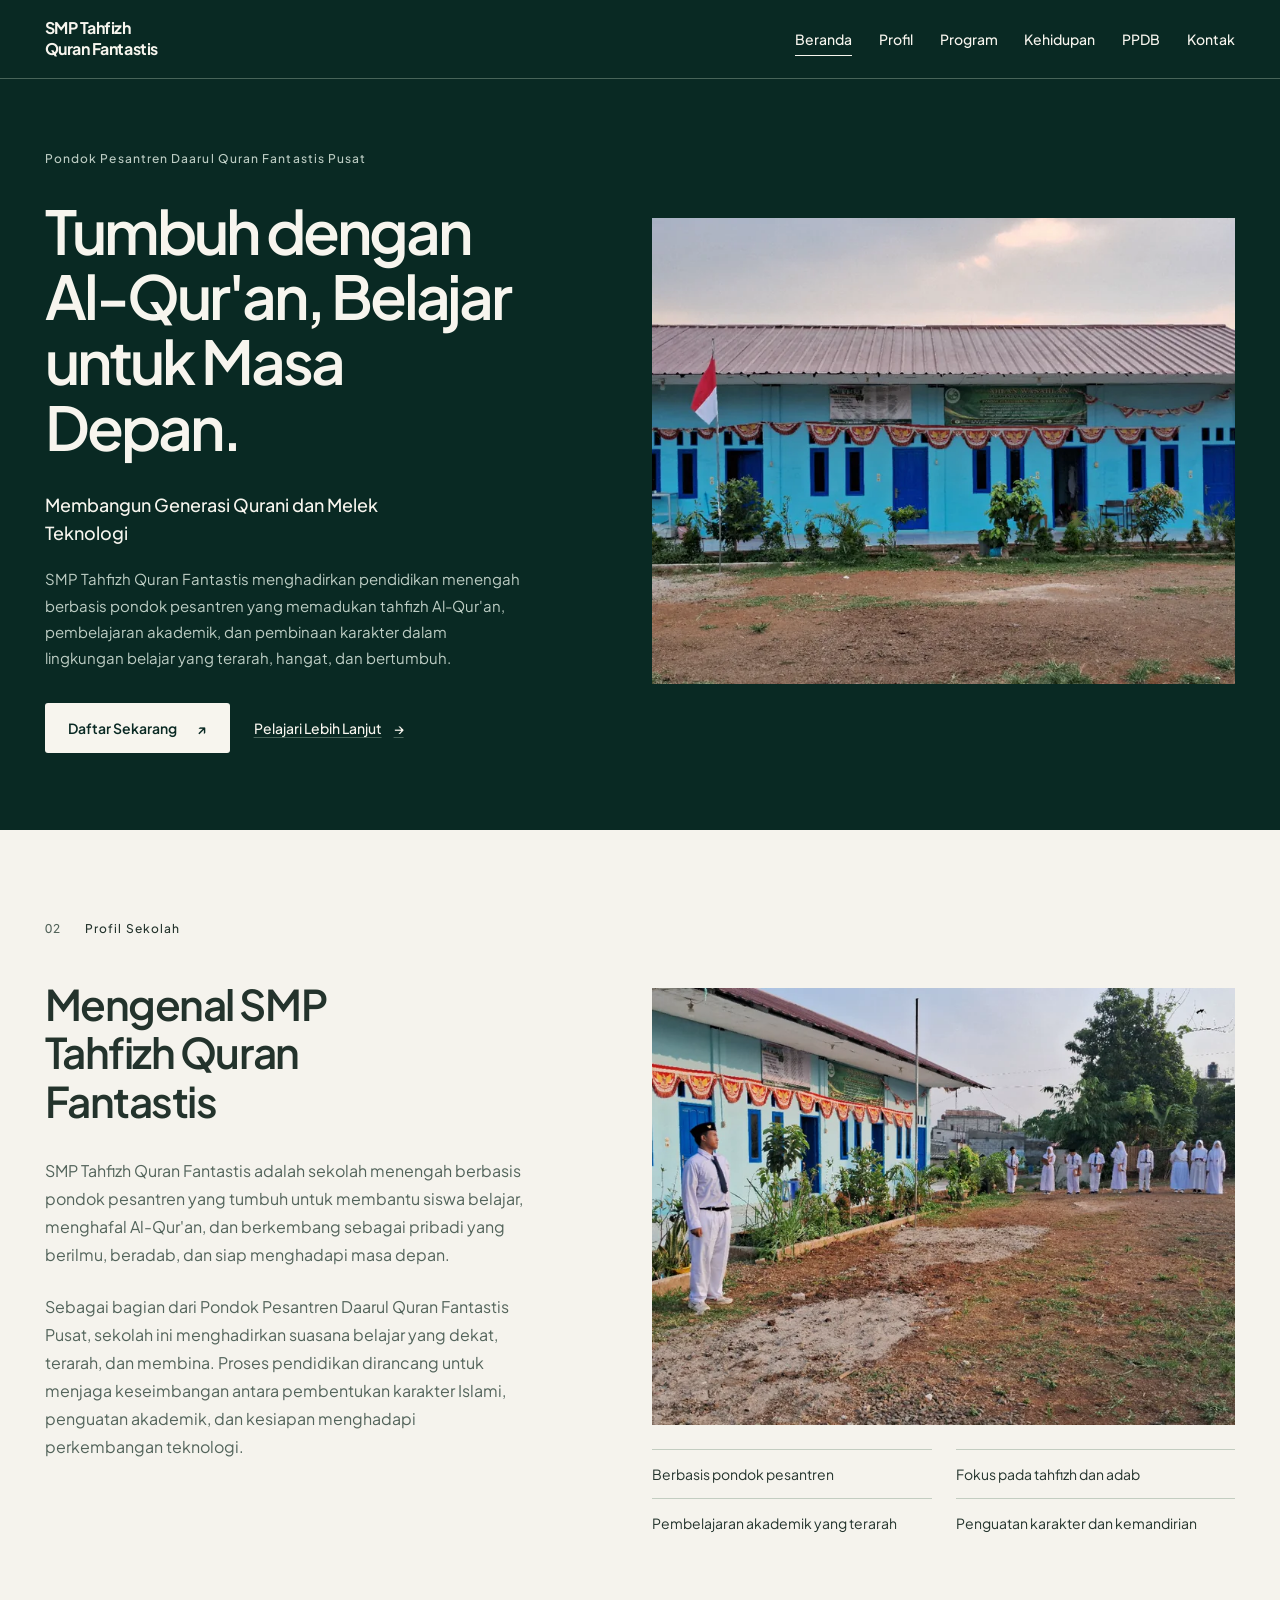
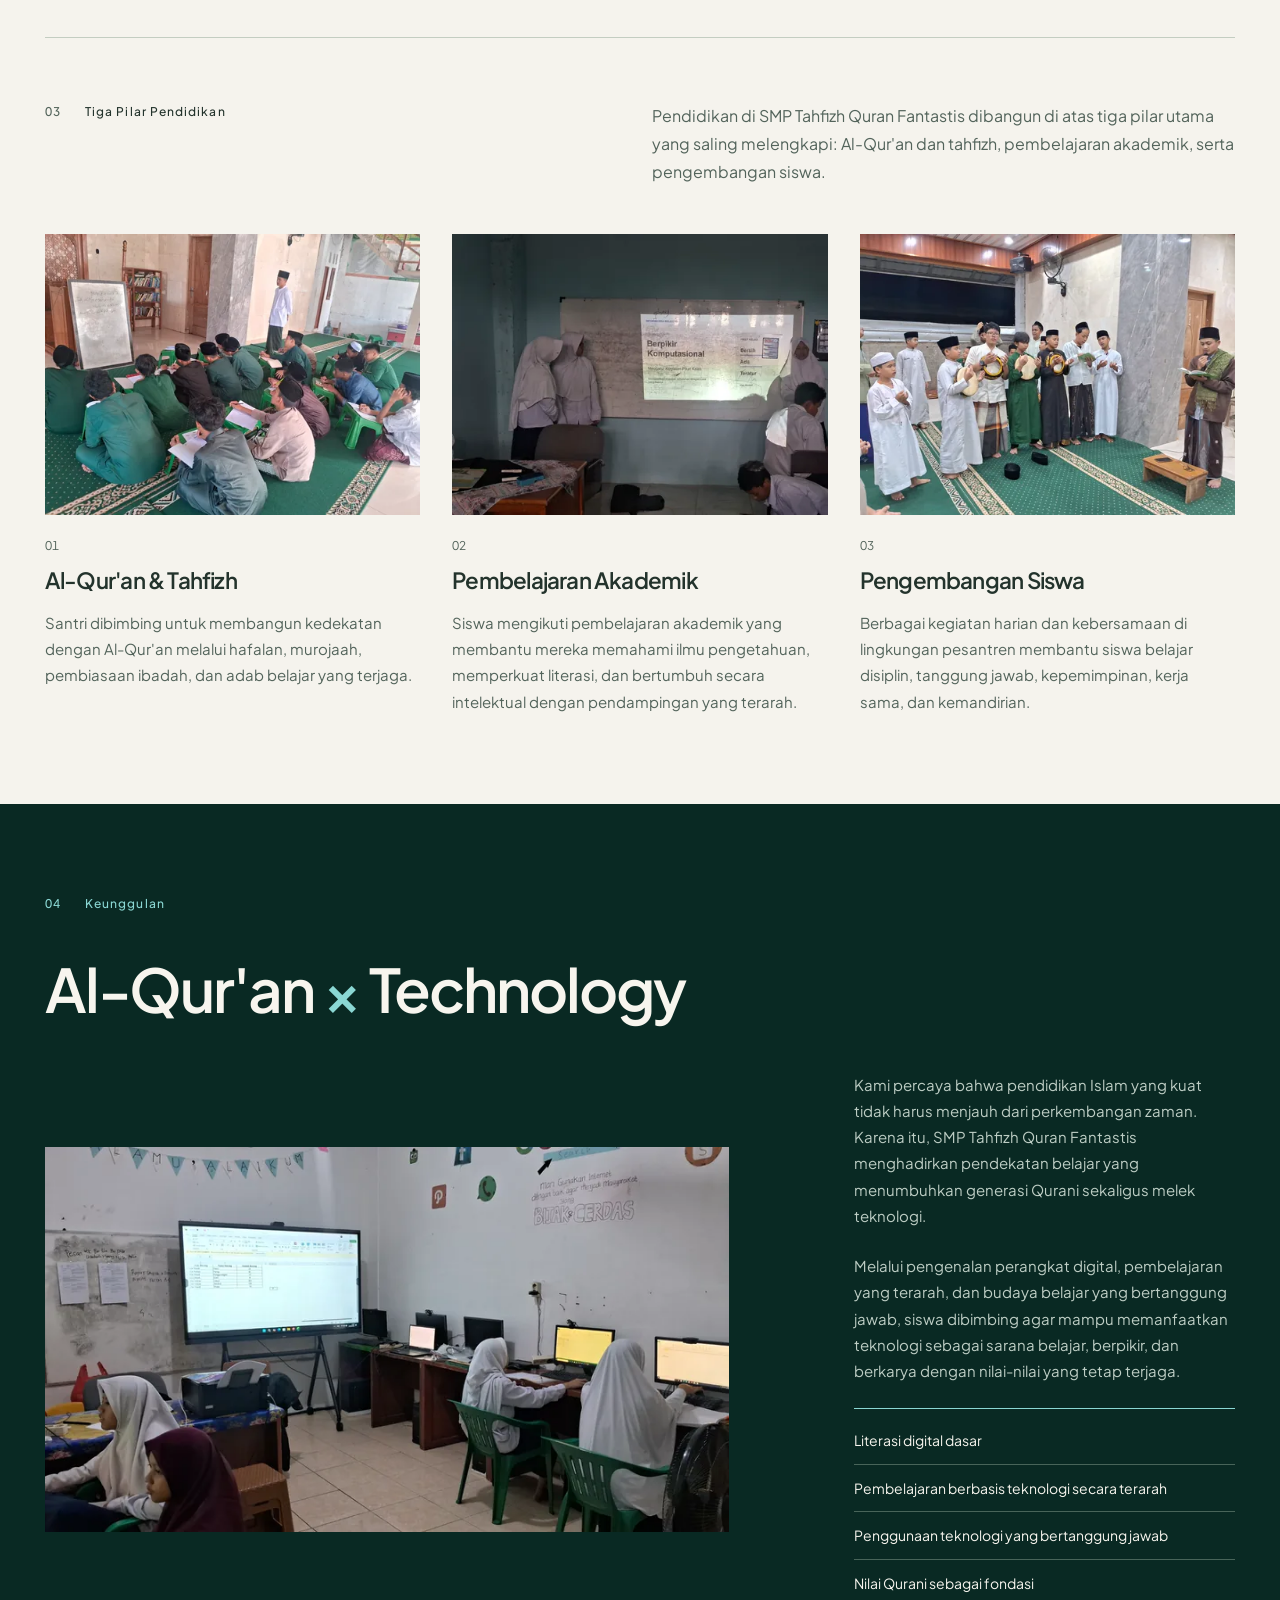
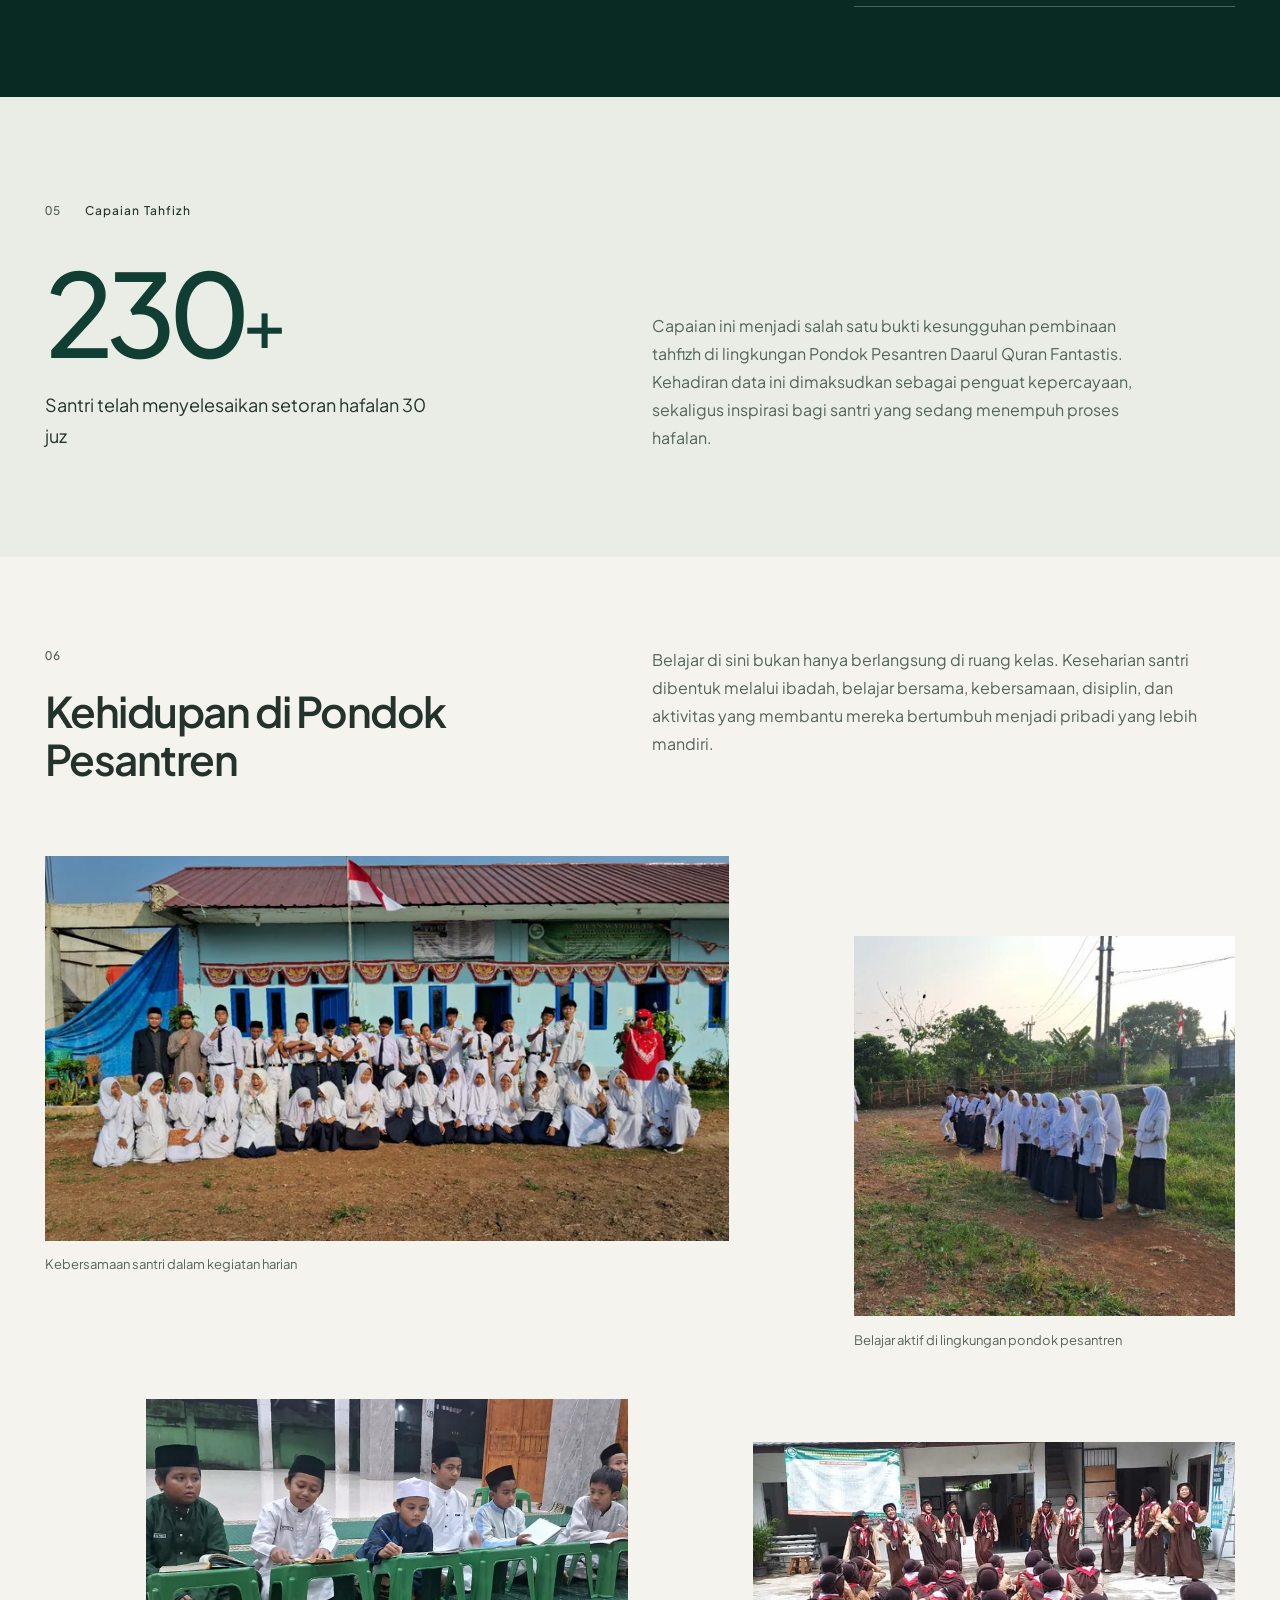
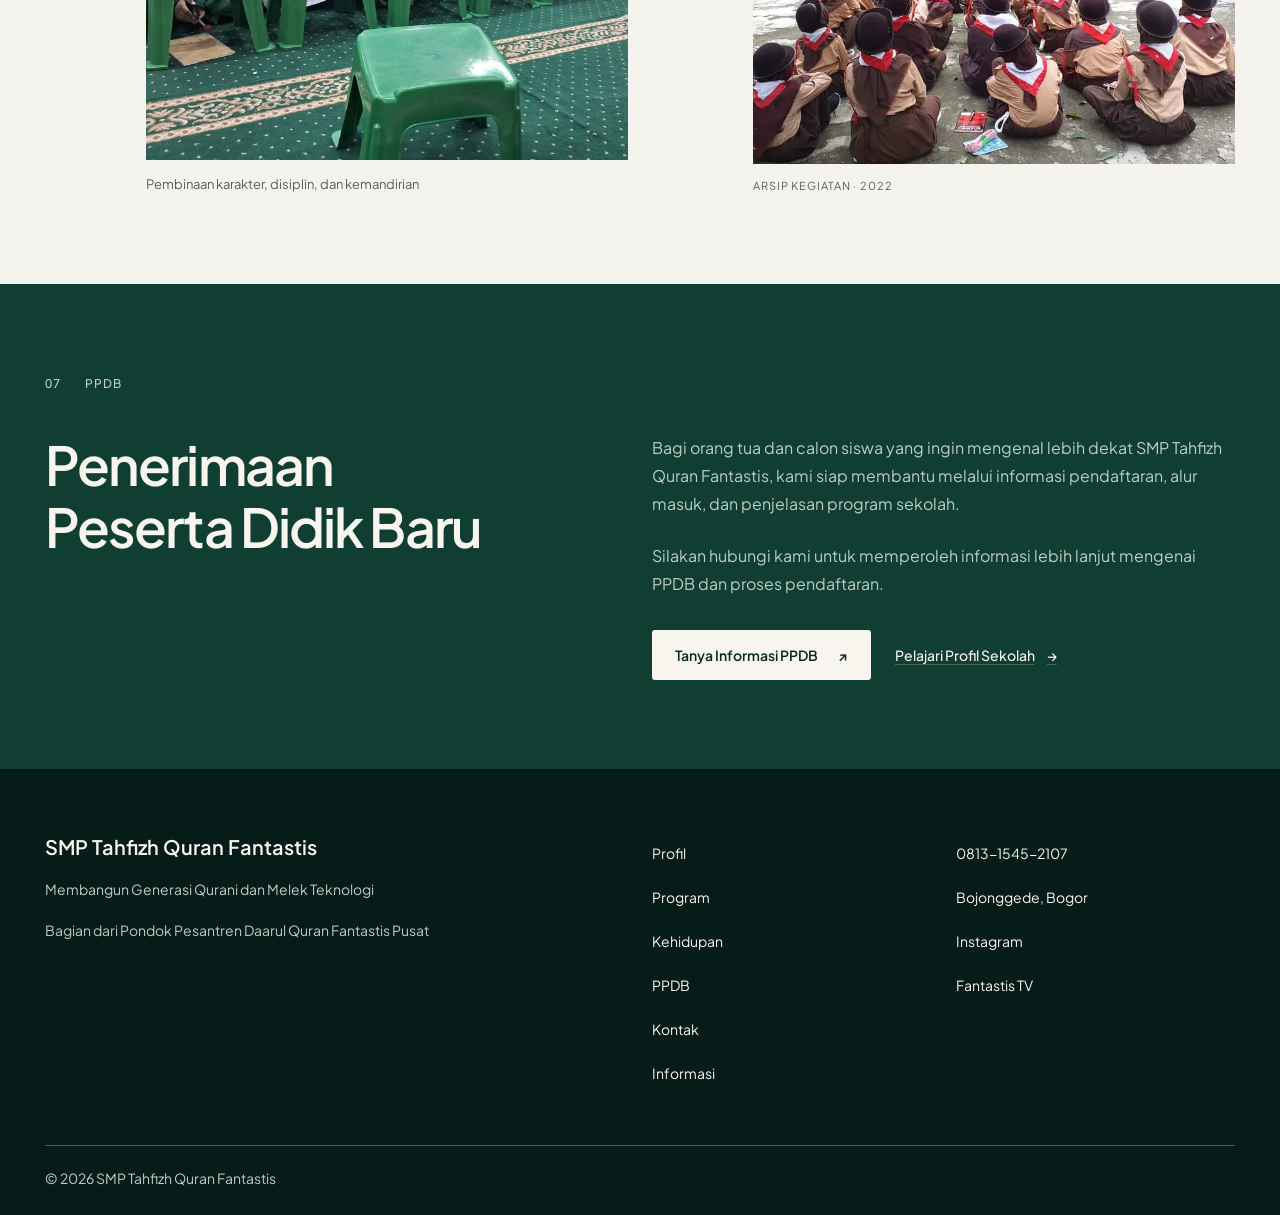
==== index.html @ eda3f026 "Replace classroom photo with approved alternative" ====
<!DOCTYPE html>
<html lang="id">
<head>
  <meta charset="UTF-8">
  <meta name="viewport" content="width=device-width, initial-scale=1.0">
  <meta name="description" content="SMP Tahfizh Quran Fantastis — Membangun Generasi Qurani dan Melek Teknologi. Bagian dari Pondok Pesantren Daarul Quran Fantastis Pusat.">
  <meta property="og:locale" content="id_ID">
  <meta property="og:type" content="website">
  <meta property="og:title" content="SMP Tahfizh Quran Fantastis | Membangun Generasi Qurani dan Melek Teknologi">
  <meta property="og:description" content="SMP Tahfizh Quran Fantastis — Membangun Generasi Qurani dan Melek Teknologi. Bagian dari Pondok Pesantren Daarul Quran Fantastis Pusat.">
  <meta name="twitter:card" content="summary">
  <meta name="twitter:title" content="SMP Tahfizh Quran Fantastis | Membangun Generasi Qurani dan Melek Teknologi">
  <meta name="twitter:description" content="SMP Tahfizh Quran Fantastis — Membangun Generasi Qurani dan Melek Teknologi. Bagian dari Pondok Pesantren Daarul Quran Fantastis Pusat.">
  <title>SMP Tahfizh Quran Fantastis | Membangun Generasi Qurani dan Melek Teknologi</title>
  <link rel="preconnect" href="https://fonts.googleapis.com">
  <link rel="preconnect" href="https://fonts.gstatic.com" crossorigin>
  <link href="https://fonts.googleapis.com/css2?family=Plus+Jakarta+Sans:wght@400;500;600;700&display=swap" rel="stylesheet">
  <link rel="stylesheet" href="css/style.css">
  <script src="js/script.js" defer></script>
</head>
<body class="home" id="beranda">
  <a class="skip-link" href="#main-content">Lewati ke konten utama</a>
  <header class="header header--home">
    <div class="container header__container">
      <a href="#beranda" class="header__logo" aria-label="SMP Tahfizh Quran Fantastis — Beranda">
        <span class="header__logo-text">SMP Tahfizh<br>Quran Fantastis</span>
      </a>
      <button class="nav__toggle" type="button" aria-label="Buka navigasi" aria-controls="primary-navigation" aria-expanded="false"><span aria-hidden="true">☰</span></button>

      <nav class="nav" aria-label="Navigasi utama">
        <ul class="nav__list" id="primary-navigation">
          <li><a href="#beranda" class="nav__link">Beranda</a></li>
          <li><a href="#profil" class="nav__link">Profil</a></li>
          <li><a href="#program" class="nav__link">Program</a></li>
          <li><a href="#kehidupan" class="nav__link">Kehidupan</a></li>
          <li><a href="#ppdb" class="nav__link">PPDB</a></li>
          <li><a href="contact.html" class="nav__link">Kontak</a></li>
        </ul>
      </nav>
    </div>
  </header>
  <main id="main-content" tabindex="-1">
    <section class="hero" aria-labelledby="hero-title" id="hero">
      <div class="container editorial-grid hero__container">
        <div class="hero__content">
          <p class="eyebrow hero__eyebrow" data-reveal="editorial" data-hero="a">Pondok Pesantren Daarul Quran Fantastis Pusat</p>
          <!-- The original execution specification takes precedence over the local pack's H1. -->
          <h1 id="hero-title" data-reveal="editorial" data-hero="a">Tumbuh dengan Al-Qur'an, Belajar untuk Masa Depan.</h1>
          <p class="hero__tagline" data-reveal="editorial" data-hero="b" data-step="1">Membangun Generasi Qurani dan Melek Teknologi</p>
          <p class="hero__support" data-reveal="editorial" data-hero="b" data-step="1">SMP Tahfizh Quran Fantastis menghadirkan pendidikan menengah berbasis pondok pesantren yang memadukan tahfizh Al-Qur'an, pembelajaran akademik, dan pembinaan karakter dalam lingkungan belajar yang terarah, hangat, dan bertumbuh.</p>
          <div class="actions" data-reveal="editorial" data-hero="b" data-step="1">
            <a class="btn btn--light" href="#ppdb">Daftar Sekarang <span aria-hidden="true">↗</span></a>
            <a class="text-link" href="#profil">Pelajari Lebih Lanjut <span aria-hidden="true">→</span></a>
          </div>
        </div>
        <div class="media-frame hero__media" data-photo data-reveal="media" data-step="2" data-hero="c">
          <img class="hero__image" src="assets/images/p03/1000534854-768.webp"
              srcset="assets/images/p03/1000534854-480.webp 480w, assets/images/p03/1000534854-768.webp 768w, assets/images/p03/1000534854-800.webp 800w, assets/images/p03/1000534854-1080.webp 1080w"
              sizes="(max-width: 600px) 100vw, (max-width: 960px) calc(100vw - 48px), (max-width: 1376px) 46vw, 628px" width="1080" height="864"
              fetchpriority="high" alt="Bangunan biru Pondok Pesantren Daarul Quran Fantastis Pusat dan halaman di depannya.">
        </div>
      </div>
    </section>
    <section class="profile section--warm" id="profil" aria-labelledby="profile-title">
      <div class="container">
        <p class="section-label" data-reveal="editorial"><span aria-hidden="true">02</span> Profil Sekolah</p>
        <div class="editorial-grid profile__grid">
          <div class="profile__content" data-reveal="editorial">
            <h2 id="profile-title">Mengenal SMP Tahfizh Quran Fantastis</h2>
            <p>SMP Tahfizh Quran Fantastis adalah sekolah menengah berbasis pondok pesantren yang tumbuh untuk membantu siswa belajar, menghafal Al-Qur'an, dan berkembang sebagai pribadi yang berilmu, beradab, dan siap menghadapi masa depan.</p>
            <p>Sebagai bagian dari Pondok Pesantren Daarul Quran Fantastis Pusat, sekolah ini menghadirkan suasana belajar yang dekat, terarah, dan membina. Proses pendidikan dirancang untuk menjaga keseimbangan antara pembentukan karakter Islami, penguatan akademik, dan kesiapan menghadapi perkembangan teknologi.</p>
          </div>
          <div class="profile__visual">
            <div class="media-frame" data-photo data-reveal="media" data-step="1">
              <img src="assets/images/p03/1000512148-768.webp"
                  srcset="assets/images/p03/1000512148-480.webp 480w, assets/images/p03/1000512148-768.webp 768w, assets/images/p03/1000512148-1080.webp 1080w"
                  sizes="(max-width: 960px) calc(100vw - 48px), (max-width: 1376px) 46vw, 628px" width="1080" height="810"
                  loading="lazy" decoding="async" alt="Siswa berseragam mengikuti kegiatan di halaman pondok pesantren.">
            </div>
            <ul class="editorial-facts">
              <li data-reveal="row" data-step="0">Berbasis pondok pesantren</li>
              <li data-reveal="row" data-step="1">Fokus pada tahfizh dan adab</li>
              <li data-reveal="row" data-step="2">Pembelajaran akademik yang terarah</li>
              <li data-reveal="row" data-step="3">Penguatan karakter dan kemandirian</li>
            </ul>
          </div>
        </div>
      </div>
    </section>
    <section class="pillars section--warm" id="program" aria-labelledby="pillars-title">
      <div class="container" data-reveal="rule">
        <div class="section-intro editorial-grid" data-reveal="editorial">
          <h2 class="section-label" id="pillars-title"><span aria-hidden="true">03</span> Tiga Pilar Pendidikan</h2>
          <p>Pendidikan di SMP Tahfizh Quran Fantastis dibangun di atas tiga pilar utama yang saling melengkapi: Al-Qur'an dan tahfizh, pembelajaran akademik, serta pengembangan siswa.</p>
        </div>
        <div class="pillars__grid">
          <article class="pillar">
            <div class="media-frame" data-photo data-reveal="media" data-step="0" data-mobile-step="0">
              <img src="assets/images/p03/1000160830-768.webp"
                  srcset="assets/images/p03/1000160830-480.webp 480w, assets/images/p03/1000160830-768.webp 768w, assets/images/p03/1000160830-1080.webp 1080w"
                  sizes="(max-width: 760px) calc(100vw - 48px), (max-width: 1376px) 30vw, 411px" width="1080" height="810"
                  loading="lazy" decoding="async" alt="Santri belajar dan mencatat bersama dengan pendampingan pengajar.">
            </div>
            <p data-reveal="editorial" data-step="0" data-mobile-step="0" class="pillar__number" aria-hidden="true">01</p>
            <h3 data-reveal="editorial" data-step="0" data-mobile-step="0">Al-Qur'an &amp; Tahfizh</h3>
            <p data-reveal="editorial" data-step="0" data-mobile-step="0">Santri dibimbing untuk membangun kedekatan dengan Al-Qur'an melalui hafalan, murojaah, pembiasaan ibadah, dan adab belajar yang terjaga.</p>
          </article>
          <article class="pillar">
            <div class="media-frame" data-photo data-reveal="media" data-step="1" data-mobile-step="0">
              <img src="assets/images/p03/1000520097-768.webp"
                  srcset="assets/images/p03/1000520097-480.webp 480w, assets/images/p03/1000520097-768.webp 768w, assets/images/p03/1000520097-1080.webp 1080w"
                  sizes="(max-width: 760px) calc(100vw - 48px), (max-width: 1376px) 30vw, 411px" width="1080" height="810"
                  loading="lazy" decoding="async" alt="Siswa mempresentasikan materi pelajaran di depan papan tulis kelas.">
            </div>
            <p data-reveal="editorial" data-step="1" data-mobile-step="0" class="pillar__number" aria-hidden="true">02</p>
            <h3 data-reveal="editorial" data-step="1" data-mobile-step="0">Pembelajaran Akademik</h3>
            <p data-reveal="editorial" data-step="1" data-mobile-step="0">Siswa mengikuti pembelajaran akademik yang membantu mereka memahami ilmu pengetahuan, memperkuat literasi, dan bertumbuh secara intelektual dengan pendampingan yang terarah.</p>
          </article>
          <article class="pillar">
            <div class="media-frame" data-photo data-reveal="media" data-step="2" data-mobile-step="0">
              <img src="assets/images/p03/1000163805-768.webp"
                  srcset="assets/images/p03/1000163805-480.webp 480w, assets/images/p03/1000163805-768.webp 768w, assets/images/p03/1000163805-1080.webp 1080w"
                  sizes="(max-width: 760px) calc(100vw - 48px), (max-width: 1376px) 30vw, 411px" width="1080" height="810"
                  loading="lazy" decoding="async" alt="Santri berkegiatan bersama sambil memainkan rebana dan membaca buku.">
            </div>
            <p data-reveal="editorial" data-step="2" data-mobile-step="0" class="pillar__number" aria-hidden="true">03</p>
            <h3 data-reveal="editorial" data-step="2" data-mobile-step="0">Pengembangan Siswa</h3>
            <p data-reveal="editorial" data-step="2" data-mobile-step="0">Berbagai kegiatan harian dan kebersamaan di lingkungan pesantren membantu siswa belajar disiplin, tanggung jawab, kepemimpinan, kerja sama, dan kemandirian.</p>
          </article>
        </div>
      </div>
    </section>
    <section class="technology section--dark" id="quran-teknologi" aria-labelledby="technology-title">
      <div class="container">
        <p class="section-label" data-reveal="editorial"><span aria-hidden="true">04</span> Keunggulan</p>
        <h2 id="technology-title" data-reveal="editorial" data-step="1">Al-Qur'an <span class="technology__cross">×</span> Technology</h2>
        <div class="editorial-grid technology__grid">
          <div class="media-frame" data-photo data-reveal="media" data-step="5">
            <img src="assets/images/p03/1000344565-768.webp"
                srcset="assets/images/p03/1000344565-480.webp 480w, assets/images/p03/1000344565-768.webp 768w, assets/images/p03/1000344565-1080.webp 1080w"
                sizes="(max-width: 960px) calc(100vw - 48px), (max-width: 1376px) 54vw, 737px" width="1080" height="608"
                loading="lazy" decoding="async" alt="Siswa berlatih menggunakan komputer dengan materi lembar kerja ditampilkan di depan kelas.">
          </div>
          <div class="technology__content">
            <p data-reveal="editorial" data-step="2">Kami percaya bahwa pendidikan Islam yang kuat tidak harus menjauh dari perkembangan zaman. Karena itu, SMP Tahfizh Quran Fantastis menghadirkan pendekatan belajar yang menumbuhkan generasi Qurani sekaligus melek teknologi.</p>
            <p data-reveal="editorial" data-step="2">Melalui pengenalan perangkat digital, pembelajaran yang terarah, dan budaya belajar yang bertanggung jawab, siswa dibimbing agar mampu memanfaatkan teknologi sebagai sarana belajar, berpikir, dan berkarya dengan nilai-nilai yang tetap terjaga.</p>
            <ul class="technology__points" data-reveal="rule" data-step="2">
              <li data-reveal="row" data-step="3">Literasi digital dasar</li>
              <li data-reveal="row" data-step="4">Pembelajaran berbasis teknologi secara terarah</li>
              <li data-reveal="row" data-step="5">Penggunaan teknologi yang bertanggung jawab</li>
              <li data-reveal="row" data-step="6">Nilai Qurani sebagai fondasi</li>
            </ul>
          </div>
        </div>
      </div>
    </section>
    <section class="evidence section--subtle" id="capaian-tahfizh" aria-labelledby="evidence-title">
      <div class="container">
        <h2 class="section-label" id="evidence-title" data-reveal="editorial"><span aria-hidden="true">05</span> Capaian Tahfizh</h2>
        <div class="editorial-grid evidence__grid">
          <div class="evidence__metric" data-reveal="editorial">
            <p class="evidence__value">230<span>+</span></p>
            <p class="evidence__label">Santri telah menyelesaikan setoran hafalan 30 juz</p>
          </div>
          <p class="evidence__copy" data-reveal="editorial" data-step="1">Capaian ini menjadi salah satu bukti kesungguhan pembinaan tahfizh di lingkungan Pondok Pesantren Daarul Quran Fantastis. Kehadiran data ini dimaksudkan sebagai penguat kepercayaan, sekaligus inspirasi bagi santri yang sedang menempuh proses hafalan.</p>
        </div>
      </div>
    </section>
    <section class="life section--warm" id="kehidupan" aria-labelledby="life-title">
      <div class="container">
        <div class="section-intro editorial-grid" data-reveal="editorial">
          <h2 id="life-title"><span class="section-index" aria-hidden="true">06</span>Kehidupan di Pondok Pesantren</h2>
          <p>Belajar di sini bukan hanya berlangsung di ruang kelas. Keseharian santri dibentuk melalui ibadah, belajar bersama, kebersamaan, disiplin, dan aktivitas yang membantu mereka bertumbuh menjadi pribadi yang lebih mandiri.</p>
        </div>
        <div class="editorial-grid life__mosaic">
          <figure class="life__group">
            <div class="media-frame" data-photo data-reveal="media" data-step="0">
              <img src="assets/images/p03/1000512176-768.webp"
                  srcset="assets/images/p03/1000512176-480.webp 480w, assets/images/p03/1000512176-768.webp 768w, assets/images/p03/1000512176-1080.webp 1080w"
                  sizes="(max-width: 760px) calc(100vw - 48px), (max-width: 1376px) 54vw, 737px" width="1080" height="608"
                  loading="lazy" decoding="async" alt="Siswa dan pendamping berfoto bersama di depan bangunan pondok pesantren.">
            </div>
            <figcaption data-reveal="quiet" data-step="1">Kebersamaan santri dalam kegiatan harian</figcaption>
          </figure>
          <figure class="life__outdoors">
            <div class="media-frame" data-photo data-reveal="media" data-step="1">
              <img src="assets/images/p03/1000512147-768.webp"
                  srcset="assets/images/p03/1000512147-480.webp 480w, assets/images/p03/1000512147-768.webp 768w"
                  sizes="(max-width: 760px) 76vw, (max-width: 1376px) 30vw, 411px" width="768" height="768"
                  loading="lazy" decoding="async" alt="Siswa berbaris bersama di halaman pondok pesantren.">
            </div>
            <figcaption data-reveal="quiet" data-step="1">Belajar aktif di lingkungan pondok pesantren</figcaption>
          </figure>
          <figure class="life__learning">
            <div class="media-frame" data-photo data-reveal="media" data-step="2">
              <img src="assets/images/p03/1000213703-768.webp"
                  srcset="assets/images/p03/1000213703-480.webp 480w, assets/images/p03/1000213703-768.webp 768w, assets/images/p03/1000213703-1080.webp 1080w"
                  sizes="(max-width: 760px) calc(100vw - 48px), (max-width: 1376px) 38vw, 519px" width="1080" height="810"
                  loading="lazy" decoding="async" alt="Santri belajar bersama dengan buku terbuka di meja masing-masing.">
            </div>
            <figcaption data-reveal="quiet" data-step="1">Pembinaan karakter, disiplin, dan kemandirian</figcaption>
          </figure>
          <figure class="life__archive">
            <div class="media-frame" data-photo data-reveal="media" data-step="3">
              <img src="assets/images/p03/IMG-20221202-WA0016-768.webp"
                  srcset="assets/images/p03/IMG-20221202-WA0016-480.webp 480w, assets/images/p03/IMG-20221202-WA0016-768.webp 768w"
                  sizes="(max-width: 1376px) 38vw, 519px" width="768" height="512"
                  loading="lazy" decoding="async" alt="Dokumentasi kegiatan pramuka bersama di halaman pada tahun 2022.">
            </div>
            <figcaption class="archive-label" data-reveal="quiet" data-step="3">ARSIP KEGIATAN · 2022</figcaption>
          </figure>
        </div>
      </div>
    </section>
    <section class="ppdb" id="ppdb" aria-labelledby="ppdb-title">
      <div class="container">
        <p class="section-label" data-reveal="editorial"><span aria-hidden="true">07</span> PPDB</p>
        <div class="editorial-grid ppdb__grid">
          <h2 id="ppdb-title" data-reveal="editorial">Penerimaan Peserta Didik Baru</h2>
          <div class="ppdb__content" data-reveal="editorial" data-step="1">
            <p>Bagi orang tua dan calon siswa yang ingin mengenal lebih dekat SMP Tahfizh Quran Fantastis, kami siap membantu melalui informasi pendaftaran, alur masuk, dan penjelasan program sekolah.</p>
            <p>Silakan hubungi kami untuk memperoleh informasi lebih lanjut mengenai PPDB dan proses pendaftaran.</p>
            <div class="actions">
              <a class="btn btn--light" href="https://wa.me/6281315452107?text=Assalamu%27alaikum%2C%20saya%20ingin%20menanyakan%20informasi%20PPDB%20SMP%20Tahfizh%20Quran%20Fantastis." target="_blank" rel="noopener noreferrer">Tanya Informasi PPDB <span aria-hidden="true">↗</span></a>
              <a class="text-link" href="#profil">Pelajari Profil Sekolah <span aria-hidden="true">→</span></a>
            </div>
          </div>
        </div>
      </div>
    </section>
  </main>
  <footer class="footer footer--home" id="kontak">
    <div class="container">
      <div class="editorial-grid footer__grid" data-reveal="quiet">
        <div class="footer__identity">
          <a class="footer__name" href="#beranda">SMP Tahfizh Quran Fantastis</a>
          <p>Membangun Generasi Qurani dan Melek Teknologi</p>
          <p>Bagian dari Pondok Pesantren Daarul Quran Fantastis Pusat</p>
        </div>
        <nav class="footer__nav" aria-label="Navigasi footer">
          <a href="#profil">Profil</a>
          <a href="#program">Program</a>
          <a href="#kehidupan">Kehidupan</a>
          <a href="#ppdb">PPDB</a>
          <a href="contact.html">Kontak</a>
          <a href="about.html">Informasi</a>
        </nav>
        <address class="footer__contact">
          <a href="https://wa.me/6281315452107" target="_blank" rel="noopener noreferrer" aria-label="WhatsApp 0813-1545-2107">0813-1545-2107</a>
          <a href="contact.html#lokasi">Bojonggede, Bogor</a>
          <a href="https://www.instagram.com/daarulquranfantastis/" target="_blank" rel="noopener noreferrer">Instagram</a>
          <a href="https://www.youtube.com/@fantastistv2554" target="_blank" rel="noopener noreferrer">Fantastis TV</a>
        </address>
      </div>
      <p class="footer__copyright" data-reveal="rule">&copy; 2026 SMP Tahfizh Quran Fantastis</p>
    </div>
  </footer>
</body>
</html>
---- css/style.css ----
/* Prototype 03: shared foundation, existing subpages, then semantic homepage sections. */
:root {
  --primary: #145a46;
  --primary-dark: #103e32;
  --primary-soft: #e5ece4;
  --text-main: #23332c;
  --text-muted: #53645b;
  --text-light: #f7f5ee;
  --text-on-dark: #bdcdc4;
  --bg-white: #fffef9;
  --bg-warm: #f5f3ed;
  --bg-subtle: #e9ede5;
  --bg-dark: #092923;
  --bg-deepest: #061c18;
  --precision: #8ad7d3;
  --border-color: #c3cdc1;
  --border-on-dark: #486459;
  --error: #a22222;
  --focus: #145a46;

  --font-body: 'Plus Jakarta Sans', sans-serif;
  --text-sm: 0.875rem;
  --text-base: 1rem;
  --text-h1: clamp(2.5rem, 4.72vw, 4.25rem);
  --text-h2: clamp(2rem, 3.3vw, 3rem);
  --text-h3: clamp(1.25rem, 1.75vw, 1.55rem);
  --space-xs: 0.5rem;
  --space-sm: 1rem;
  --space-md: 1.5rem;
  --space-lg: 2rem;
  --space-xl: 4rem;
  --section-padding: clamp(4rem, 7vw, 7rem) 0;
  --gutter: clamp(1.5rem, 3.5vw, 3rem);
  --grid-gap: 1.5rem;
  --container-max: 80rem;
  --radius-sm: 3px;
  --radius-md: 8px;
  --motion-instant: 120ms;
  --motion-fast: 180ms;
  --motion-standard: 280ms;
  --motion-editorial: 420ms;
  --motion-cinematic: 620ms;
  --motion-signature: 760ms;
  --motion-ease: cubic-bezier(0.2, 0, 0, 1);
  --motion-ease-editorial: cubic-bezier(0.16, 1, 0.3, 1);
  --motion-ease-exit: cubic-bezier(0.4, 0, 1, 1);
  --motion-travel: 20px;
  --motion-stagger: 60ms;
  --motion-arrow: 4px;
  --motion-media-scale: 1.025;
  --motion-hover-scale: 1.02;
  --motion-modal-scale: 0.985;
  --motion-menu-stagger: 20ms;
  --transition: var(--motion-fast) var(--motion-ease);
}
* { margin: 0; padding: 0; box-sizing: border-box; }
[hidden] { display: none !important; }
html { font-size: 16px; scroll-behavior: smooth; scroll-padding-top: 6rem; }
body { font-family: var(--font-body); line-height: 1.75; color: var(--text-main); background: var(--bg-white); -webkit-font-smoothing: antialiased; }
h1, h2, h3, h4 { font-weight: 600; line-height: 1.15; letter-spacing: -0.035em; margin-bottom: var(--space-md); }
h1 { font-size: var(--text-h1); }
h2 { font-size: var(--text-h2); }
h3 { font-size: var(--text-h3); }
p { color: var(--text-muted); margin-bottom: var(--space-md); }
a { color: var(--primary); text-underline-offset: 0.22em; }
a:hover { text-decoration-thickness: 2px; }
img { display: block; max-width: 100%; height: auto; }
button, input, textarea { font: inherit; }
button, a { -webkit-tap-highlight-color: transparent; }
button { cursor: pointer; }
:focus-visible { outline: 3px solid var(--focus); outline-offset: 5px; }
[tabindex="-1"]:focus:not(:focus-visible) { outline: none; }
[id] { scroll-margin-top: 1rem; }
.container { width: calc(100% - var(--gutter) * 2); max-width: var(--container-max); margin-inline: auto; }
section { padding: var(--section-padding); }
.section--warm { background: var(--bg-warm); }
.section--subtle { background: var(--bg-subtle); }
.editorial-grid { display: grid; grid-template-columns: repeat(12, minmax(0, 1fr)); gap: var(--grid-gap); }
.editorial-grid > * { min-width: 0; }
.sr-only { position: absolute; width: 1px; height: 1px; padding: 0; margin: -1px; overflow: hidden; clip-path: inset(50%); white-space: nowrap; border: 0; }
.skip-link { position: fixed; left: var(--gutter); top: 0.75rem; z-index: 2000; padding: 0.75rem 1rem; color: var(--bg-deepest); background: var(--bg-white); transform: translateY(-200%); }
.skip-link:focus { transform: none; outline: 3px solid var(--primary); }
.btn { display: inline-flex; align-items: center; justify-content: center; gap: 1.25rem; min-height: 48px; max-width: 100%; padding: 0.85rem 1.4rem; border: 1px solid transparent; border-radius: var(--radius-sm); font-size: var(--text-sm); font-weight: 600; line-height: 1.45; text-decoration: none; transition: background-color var(--transition), color var(--transition), border-color var(--transition); cursor: pointer; text-align: center; }
.btn--primary { background: var(--primary); color: var(--text-light); }
.btn--secondary { background: transparent; color: var(--primary); border-color: currentColor; }
.btn--light { color: var(--bg-dark); background: var(--text-light); }
.actions { display: flex; align-items: center; flex-wrap: wrap; gap: 0.75rem 1.5rem; }
.text-link { display: inline-flex; align-items: center; gap: 0.75rem; min-height: 44px; padding-block: 0.5rem; font-size: var(--text-sm); font-weight: 500; text-decoration: underline; text-decoration-color: var(--border-on-dark); }
@media (hover: hover) and (pointer: fine) {
  .btn--primary:hover { background: var(--primary-dark); }
  .btn--secondary:hover { background: var(--primary-soft); }
  .btn--light:hover { background: #dce6db; }
}

/* The mobile menu is an ordinary disclosure. Without JS every link stays visible. */
.header { position: sticky; top: 0; z-index: 100; background: var(--bg-white); border-bottom: 1px solid var(--border-color); }
.header__container { min-height: 78px; display: flex; align-items: center; justify-content: space-between; gap: 1.5rem; }
.header__logo { flex-shrink: 0; text-decoration: none; }
.header__logo-text { display: block; font-size: 1rem; font-weight: 700; line-height: 1.3; letter-spacing: -0.03em; color: var(--primary-dark); }
.nav__list { display: flex; align-items: center; gap: clamp(0.75rem, 2.1vw, 2rem); list-style: none; }
.nav__link { display: inline-flex; align-items: center; min-height: 44px; font-size: var(--text-sm); font-weight: 500; color: var(--text-main); text-decoration: none; }
.nav__link:hover, .nav__link[aria-current] { text-decoration: underline; text-decoration-thickness: 1px; }
.nav__toggle { display: none; align-items: center; justify-content: center; width: 44px; height: 44px; flex-shrink: 0; border: 1px solid var(--border-color); border-radius: var(--radius-sm); background: transparent; color: inherit; font-size: 1.4rem; }
.header--home { background: var(--bg-dark); border-color: var(--border-on-dark); color: var(--text-light); --focus: var(--text-light); }
.header--home .header__logo-text, .header--home .nav__link { color: var(--text-light); }
.header--home .nav__toggle { border-color: var(--border-on-dark); }

/* Internal pages: the homepage system at a quieter, institutional cadence. */
.header--internal { background: var(--bg-dark); border-color: var(--border-on-dark); color: var(--text-light); --focus: var(--text-light); }
.header--internal .header__logo-text, .header--internal .nav__link { color: var(--text-light); }
.header--internal .nav__toggle { border-color: var(--border-on-dark); }
.internal .nav__link { position: relative; }
.internal .nav__link[aria-current] { text-decoration-thickness: 1px; }
.internal-section { padding: clamp(4.5rem, 7vw, 6.5rem) 0; }
.page-hero { background: var(--bg-dark); color: var(--text-light); border-bottom: 1px solid var(--border-on-dark); padding: clamp(3.75rem, 6vw, 5.75rem) 0 clamp(4.5rem, 7vw, 6.75rem); --focus: var(--text-light); }
.page-hero__grid { align-items: start; }
.page-hero .page-hero__label { grid-column: 1 / 4; color: var(--text-on-dark); margin: 0; }
.page-hero .page-hero__label > span { color: var(--text-on-dark); }
.page-hero__content { grid-column: 5 / 12; }
.page-hero h1 { max-width: 12ch; font-size: clamp(2.75rem, 5vw, 4.5rem); margin-bottom: 1.5rem; }
.page-hero__subtitle { max-width: 42rem; color: var(--text-on-dark); font-size: clamp(1rem, 1.4vw, 1.15rem); margin: 0; }
.internal-heading { align-items: end; border-top: 1px solid var(--border-color); padding-top: 2rem; margin-bottom: 2.5rem; }
.internal-heading .section-label { grid-column: 1 / 5; margin: 0; }
.internal-heading h2 { grid-column: 6 / -1; margin: 0; }
.about-profile__grid { align-items: center; }
.about-profile__content { grid-column: 1 / 6; }
.about-profile__content h2 { max-width: 12ch; }
.about-profile__figure { grid-column: 7 / -1; }
.about-profile__figure img { width: 100%; aspect-ratio: 4 / 3; object-fit: cover; }
.vision-editorial__rows, .direction-rows { margin-left: calc((100% + var(--grid-gap)) / 12 * 5); }
.vision-editorial__row, .direction-row { display: grid; grid-template-columns: 3rem minmax(8rem, 0.65fr) minmax(0, 1.35fr); gap: 1.5rem; align-items: start; padding: 2rem 0; border-top: 1px solid var(--border-color); }
.vision-editorial__index, .direction-row__index { color: var(--text-muted); font-size: 0.75rem; font-variant-numeric: tabular-nums; margin: 0; }
.vision-editorial__row h3, .direction-row h3 { margin: 0; }
.vision-editorial__row > p:last-child, .direction-row > p:last-child { margin: 0; }
.vision-editorial__row ul { padding-inline-start: 1.15rem; }
.vision-editorial__row li + li { margin-top: 0.65rem; }
.institutional-note__grid > .section-label { grid-column: 1 / 5; margin: 0; }
.institutional-note__grid > div { grid-column: 6 / -1; }
.institutional-note h2 { max-width: 16ch; }
blockquote { max-width: 46rem; font-size: clamp(1.15rem, 2vw, 1.45rem); line-height: 1.65; padding-inline-start: 2rem; border-inline-start: 1px solid var(--primary); }
.internal-cta { background: var(--primary-dark); color: var(--text-light); --focus: var(--text-light); }
.internal-cta__grid > h2 { grid-column: 1 / 6; max-width: 14ch; margin: 0; }
.internal-cta__content { grid-column: 7 / -1; }
.internal-cta__content p { max-width: 36rem; color: var(--text-on-dark); }
.internal-cta .text-link { color: var(--text-light); }
.contact-directory__intro { grid-column: 1 / 5; }
.contact-directory__intro h2 { max-width: 10ch; }
.contact-rows { grid-column: 6 / -1; margin: 0; }
.contact-row { display: grid; grid-template-columns: minmax(9rem, 0.7fr) minmax(0, 1.3fr); gap: 1.5rem; padding: 1.5rem 0; border-top: 1px solid var(--border-color); }
.contact-row dt { font-size: 0.75rem; font-weight: 600; letter-spacing: 0.04em; text-transform: uppercase; }
.contact-row dd { min-width: 0; color: var(--text-muted); overflow-wrap: anywhere; }
.contact-row a { display: inline-flex; align-items: center; gap: 0.5rem; min-height: 44px; }
.contact-form__heading { grid-column: 1 / 5; }
.contact-form__heading h2 { max-width: 12ch; }
.contact-form__grid > div:last-child { grid-column: 6 / -1; }
.contact-form__intro { max-width: 24rem; }
.form { display: grid; gap: 1.25rem; max-width: 42rem; }
.form__field { display: grid; gap: 0.5rem; }
.form label { font-size: var(--text-sm); font-weight: 600; }
.form label span { color: var(--text-muted); font-weight: 400; }
.form input, .form textarea { display: block; width: 100%; min-height: 48px; padding: 0.9rem 1rem; color: var(--text-main); background: var(--bg-white); border: 1px solid #738579; border-radius: var(--radius-sm); }
.form textarea { resize: vertical; }
.form input:hover, .form textarea:hover { border-color: var(--primary); }
.form input:focus-visible, .form textarea:focus-visible { outline-offset: 2px; }
.form input.error, .form textarea.error { border: 2px solid var(--error); }
.form input.success, .form textarea.success { border-color: var(--primary); }
.form .btn { justify-self: start; }
.field-help { color: var(--text-muted); }
.error-message { min-height: 1.4em; color: var(--error); font-size: var(--text-sm); }
.error-message:empty { display: none; }
.form-status { margin: 0.5rem 0 0; }
.form-status:empty { display: none; }
.location__grid > div:first-child { grid-column: 1 / 6; }
.location__details { grid-column: 7 / -1; padding-top: 0.25rem; }
.location__address { color: var(--text-main); font-weight: 500; }
.admissions-overview__grid > div:first-child { grid-column: 1 / 6; }
.admissions-overview__copy { grid-column: 7 / -1; max-width: 40rem; }
.text-link--dark { color: var(--primary-dark); text-decoration-color: var(--border-color); }
.admissions-process__heading { grid-column: 1 / 5; }
.admissions-process__heading h2 { max-width: 10ch; }
.admissions-flow { grid-column: 6 / -1; list-style: none; counter-reset: admissions; }
.admissions-flow li { counter-increment: admissions; display: grid; grid-template-columns: 3.5rem 1fr; gap: 1rem; padding: 1.4rem 0; border-top: 1px solid var(--border-color); }
.admissions-flow li::after { content: counter(admissions, decimal-leading-zero); grid-column: 1; grid-row: 1; color: var(--text-muted); font-size: 0.75rem; font-variant-numeric: tabular-nums; }
.admissions-flow li span { grid-column: 2; grid-row: 1; max-width: 35rem; }
.error-page { background: var(--bg-deepest); }
.error-state { min-height: clamp(34rem, calc(100vh - 78px), 48rem); display: flex; align-items: center; background: var(--bg-deepest); color: var(--text-light); --focus: var(--text-light); }
.error-state__grid { align-items: center; }
.error-state__code { grid-column: 1 / 6; color: var(--border-on-dark); font-size: clamp(8rem, 18vw, 15rem); font-weight: 500; line-height: 0.75; letter-spacing: -0.09em; margin: 0; }
.error-state__content { grid-column: 7 / -1; }
.error-state__content .section-label, .error-state__content .section-label > span { color: var(--text-on-dark); }
.error-state__content h1 { max-width: 12ch; font-size: clamp(2.25rem, 4vw, 3.75rem); }
.error-state__content > p { max-width: 38rem; color: var(--text-on-dark); }
.error-state .text-link { color: var(--text-light); }
.footer { padding: 2.5rem 0; background: var(--bg-deepest); color: var(--text-light); text-align: center; --focus: var(--text-light); }
.footer p { color: var(--text-on-dark); font-size: var(--text-sm); margin-bottom: 0; }
.footer a { color: var(--text-light); }

/* Homepage: editorial surfaces and alignment, without generic card shells. */
.eyebrow, .section-label, .section-index { font-size: 0.75rem; font-weight: 500; letter-spacing: 0.09em; line-height: 1.7; }
.section-label { display: flex; align-items: baseline; gap: 1.5rem; margin-bottom: 2.5rem; color: var(--text-main); }
.section-label > span, .section-index { color: var(--text-muted); font-variant-numeric: tabular-nums; }
.section-index { display: block; margin-bottom: 1.25rem; }
.hero { background: var(--bg-dark); color: var(--text-light); padding: clamp(3rem, 5.5vw, 5.5rem) 0 clamp(4rem, 6vw, 6rem); --focus: var(--text-light); }
.hero__content { grid-column: 1 / 6; }
.hero__eyebrow { max-width: 33rem; color: var(--text-on-dark); margin-bottom: 1.75rem; }
.hero h1 { line-height: 1.08; letter-spacing: -0.05em; margin-bottom: 2rem; }
.hero__tagline { font-size: clamp(1.05rem, 1.4vw, 1.2rem); font-weight: 500; line-height: 1.55; color: var(--text-light); max-width: 26rem; margin-bottom: 1.25rem; }
.hero__support { color: var(--text-on-dark); font-size: 0.9375rem; margin-bottom: 2rem; max-width: 34rem; }
.hero .text-link, .ppdb .text-link { color: var(--text-light); }
.hero__media { grid-column: 7 / -1; width: 100%; align-self: center; }
.hero__image { width: 100%; aspect-ratio: 5 / 4; object-fit: cover; }
.profile__content { grid-column: 1 / 6; }
.profile__content h2 { max-width: 12ch; margin-bottom: 2rem; }
.profile__visual { grid-column: 7 / -1; padding-top: 0.5rem; }
.profile__visual img { width: 100%; aspect-ratio: 4 / 3; object-fit: cover; }
.editorial-facts { list-style: none; display: grid; grid-template-columns: repeat(2, minmax(0, 1fr)); gap: 0 1.5rem; margin-top: 1.5rem; }
.editorial-facts li { padding-block: 0.8rem; border-top: 1px solid var(--border-color); font-size: var(--text-sm); line-height: 1.6; }
.pillars { padding-top: 0; }
.pillars > .container { border-top: 1px solid var(--border-color); padding-top: clamp(3rem, 5vw, 5rem); }
.section-intro { align-items: start; margin-bottom: 3rem; }
.section-intro > :first-child { grid-column: 1 / 6; }
.section-intro > p { grid-column: 7 / -1; max-width: 38rem; margin: 0; }
.pillars__grid { display: grid; grid-template-columns: repeat(3, minmax(0, 1fr)); gap: 2rem; }
.pillar img { width: 100%; aspect-ratio: 4 / 3; object-fit: cover; }
.pillar__number { font-size: 0.75rem; font-variant-numeric: tabular-nums; padding-top: 1.25rem; margin-bottom: 0.75rem; }
.pillar h3 { margin-bottom: 1rem; }
.pillar > p:last-child { margin-bottom: 0; font-size: 0.9375rem; }
.technology { background: var(--bg-dark); color: var(--text-light); --focus: var(--text-light); }
.technology .section-label, .technology .section-label > span { color: var(--precision); }
.technology h2 { font-size: clamp(2.2rem, 4.7vw, 4.25rem); margin-bottom: 3rem; }
.technology__cross { color: var(--precision); }
.technology__grid { align-items: center; }
.technology__grid > .media-frame { grid-column: 1 / 8; }
.technology__grid img { width: 100%; aspect-ratio: 16 / 9; object-fit: cover; }
.technology__content { grid-column: 9 / -1; }
.technology__content p { color: var(--text-on-dark); font-size: 0.9375rem; }
.technology__points { list-style: none; border-top: 1px solid var(--precision); padding-top: 0.5rem; }
.technology__points li { font-size: var(--text-sm); padding: 0.75rem 0; border-bottom: 1px solid var(--border-on-dark); line-height: 1.6; }
.evidence { padding: 3rem 0; min-height: 460px; display: flex; align-items: center; }
.evidence .section-label { margin-bottom: 2rem; }
.evidence__grid { align-items: end; }
.evidence__metric { grid-column: 1 / 6; text-align: left; }
.evidence__value { font-size: clamp(5.5rem, 9vw, 8.5rem); line-height: 1; letter-spacing: -0.07em; color: var(--primary-dark); font-weight: 500; margin-bottom: 1.25rem; }
.evidence__value span { font-size: 0.6em; vertical-align: 15%; }
.evidence__label { max-width: 25rem; color: var(--text-main); font-size: 1.125rem; margin: 0; }
.evidence__copy { grid-column: 7 / 12; margin-bottom: 0; }
.life__mosaic { align-items: start; row-gap: 3rem; }
.life__mosaic img { width: 100%; object-fit: cover; }
.life__group { grid-column: 1 / 8; }
.life__group img { aspect-ratio: 16 / 9; }
.life__outdoors { grid-column: 9 / -1; margin-top: 5rem; }
.life__outdoors img { aspect-ratio: 1; }
.life__learning { grid-column: 2 / 7; }
.life__learning img { aspect-ratio: 4 / 3; }
.life__archive { grid-column: 8 / -1; align-self: end; }
.life__archive img { aspect-ratio: 3 / 2; }
figcaption { padding-top: 0.85rem; color: var(--text-muted); font-size: 0.8125rem; line-height: 1.6; }
.archive-label { font-size: 0.6875rem; letter-spacing: 0.08em; }
.ppdb { background: var(--primary-dark); color: var(--text-light); --focus: var(--text-light); }
.ppdb .section-label, .ppdb .section-label > span { color: var(--text-on-dark); }
.ppdb__grid > h2 { grid-column: 1 / 6; font-size: clamp(2.5rem, 4.2vw, 3.75rem); }
.ppdb__content { grid-column: 7 / -1; }
.ppdb__content p { color: var(--text-on-dark); }
.ppdb .actions { margin-top: 2rem; }
.footer--home { padding: 4rem 0 1.5rem; text-align: left; }
.footer__identity { grid-column: 1 / 6; }
.footer__name { display: inline-block; font-size: 1.25rem; line-height: 1.4; font-weight: 600; margin-bottom: 1rem; text-decoration: none; }
.footer__identity p { max-width: 25rem; margin-bottom: 1rem; }
.footer__nav { grid-column: 7 / 9; }
.footer__contact { grid-column: 10 / -1; font-style: normal; }
.footer__nav a, .footer__contact a { display: table; min-height: 44px; padding-block: 0.5rem; font-size: var(--text-sm); text-decoration: none; }
.footer__nav a:hover, .footer__contact a:hover { text-decoration: underline; }
.footer__copyright { border-top: 1px solid var(--border-on-dark); margin-top: 3rem; padding-top: 1.25rem; }

/* Six-column tablet composition and a linear mobile reading order. */
@media (max-width: 1100px) and (min-width: 961px) {
  .hero__content { grid-column: 1 / 7; }
  .hero__media { grid-column: 8 / -1; }
  .technology__grid > .media-frame { grid-column: 1 / 7; }
  .technology__content { grid-column: 8 / -1; }
}
@media (max-width: 960px) {
  .editorial-grid { grid-template-columns: repeat(6, minmax(0, 1fr)); }
  .hero__content, .hero__media, .profile__content, .profile__visual,
  .technology__grid > .media-frame, .technology__content, .section-intro > :first-child,
  .section-intro > p, .ppdb__grid > h2, .ppdb__content { grid-column: 1 / -1; }
  .hero__content { max-width: 42rem; }
  .hero h1 { font-size: clamp(2.6rem, 6.4vw, 3.8rem); }
  .hero__tagline { max-width: 32rem; }
  .hero__media { margin-top: 1.5rem; }
  .profile__content h2 { max-width: 20ch; }
  .profile__content { max-width: 42rem; }
  .profile__visual { padding-top: 1rem; }
  .section-intro { gap: 1rem; }
  .section-intro .section-label { margin-bottom: 0; }
  .technology__grid { gap: 2rem; }
  .technology__content { max-width: 42rem; }
  .evidence__metric { grid-column: 1 / 4; }
  .evidence__copy { grid-column: 4 / -1; }
  .life__group { grid-column: 1 / 5; }
  .life__outdoors { grid-column: 5 / -1; margin-top: 3rem; }
  .life__learning { grid-column: 1 / 4; }
  .life__archive { grid-column: 4 / -1; }
  .footer__identity { grid-column: 1 / 4; }
  .footer__nav { grid-column: 4 / 5; }
  .footer__contact { grid-column: 5 / -1; }
  .page-hero .page-hero__label { grid-column: 1 / 3; }
  .page-hero__content { grid-column: 3 / -1; }
  .about-profile__content, .about-profile__figure { grid-column: 1 / -1; }
  .about-profile__content { max-width: 42rem; }
  .about-profile__figure { margin-top: 1.5rem; }
  .internal-heading .section-label, .institutional-note__grid > .section-label { grid-column: 1 / 3; }
  .internal-heading h2, .institutional-note__grid > div { grid-column: 3 / -1; }
  .vision-editorial__rows, .direction-rows { margin-left: calc((100% + var(--grid-gap)) / 6 * 2); }
  .vision-editorial__row, .direction-row { grid-template-columns: 2.5rem minmax(8rem, 0.6fr) minmax(0, 1.4fr); }
  .internal-cta__grid > h2 { grid-column: 1 / 3; }
  .internal-cta__content { grid-column: 3 / -1; }
  .contact-directory__intro, .contact-form__heading, .admissions-process__heading { grid-column: 1 / 3; }
  .contact-rows, .contact-form__grid > div:last-child, .admissions-flow { grid-column: 3 / -1; }
  .location__grid > div:first-child, .admissions-overview__grid > div:first-child { grid-column: 1 / 3; }
  .location__details, .admissions-overview__copy { grid-column: 3 / -1; }
  .error-state__code { grid-column: 1 / 3; }
  .error-state__content { grid-column: 3 / -1; }
}
@media (max-width: 760px) {
  .header__container { min-height: 66px; flex-wrap: wrap; gap: 0; padding-block: 0.65rem; }
  .header__logo-text { font-size: 0.875rem; }
  .header__container > .btn { display: none; }
  .nav { width: 100%; order: 3; }
  .nav__list { padding-block: 0.75rem; flex-wrap: wrap; gap: 0.25rem 1.5rem; }
  .navigation-enhanced .nav__toggle { display: inline-flex; }
  .navigation-enhanced .nav__list { display: none; }
  .navigation-enhanced .nav__list.active { display: flex; flex-direction: column; align-items: stretch; border-top: 1px solid var(--border-color); margin-top: 0.65rem; max-height: calc(100dvh - 80px); overflow-y: auto; }
  .navigation-enhanced .header--home .nav__list.active,
  .navigation-enhanced .header--internal .nav__list.active { border-color: var(--border-on-dark); }
  .nav__link { width: 100%; min-height: 44px; }
  .pillars__grid { grid-template-columns: 1fr; gap: 3rem; }
  .pillar h3 { font-size: 1.5rem; }
  .pillar > p:last-child { max-width: 37rem; }
  .life__mosaic > figure { grid-column: 1 / -1; margin-top: 0; }
  .life__mosaic .life__outdoors { grid-column: 2 / -1; }
  .footer__identity { grid-column: 1 / -1; }
  .footer__nav { grid-column: 1 / 3; }
  .footer__contact { grid-column: 4 / -1; }
  .page-hero { padding-block: 3.5rem 4.5rem; }
  .page-hero .page-hero__label, .page-hero__content, .about-profile__content,
  .about-profile__figure, .internal-heading .section-label,
  .internal-heading h2, .institutional-note__grid > .section-label,
  .institutional-note__grid > div, .internal-cta__grid > h2,
  .internal-cta__content, .contact-directory__intro, .contact-rows,
  .contact-form__heading, .contact-form__grid > div:last-child,
  .location__grid > div:first-child, .location__details,
  .admissions-overview__grid > div:first-child, .admissions-overview__copy,
  .admissions-process__heading, .admissions-flow,
  .error-state__code, .error-state__content { grid-column: 1 / -1; }
  .page-hero .page-hero__label { margin-bottom: 2.5rem; }
  .about-profile__figure { margin-top: 1rem; }
  .internal-heading { align-items: start; gap: 1rem; }
  .internal-heading .section-label { margin-bottom: 0.5rem; }
  .vision-editorial__rows, .direction-rows { margin-left: 0; }
  .vision-editorial__row, .direction-row { grid-template-columns: 2.5rem minmax(8rem, 0.65fr) minmax(0, 1.35fr); }
  .institutional-note__grid, .internal-cta__grid, .contact-directory__grid,
  .contact-form__grid, .location__grid, .admissions-overview__grid,
  .admissions-process__grid { gap: 2rem; }
  .internal-cta__grid > h2 { margin-bottom: 0; }
  .contact-directory__intro, .contact-form__heading,
  .admissions-process__heading { max-width: 38rem; }
  .error-state { min-height: 0; }
  .error-state__code { margin-bottom: 2rem; }
}
@media (max-width: 600px) {
  :root { --gutter: 1.5rem; --grid-gap: 1rem; }
  html { scroll-padding-top: 5rem; }
  .editorial-grid { grid-template-columns: repeat(4, minmax(0, 1fr)); }
  .hero { padding-top: 2.5rem; padding-bottom: 0; }
  .hero h1 { font-size: clamp(2.4rem, 11.28vw, 3.4rem); margin-bottom: 1.5rem; }
  .hero__eyebrow { margin-bottom: 1.5rem; font-size: 0.6875rem; letter-spacing: 0.065em; }
  .hero__support { font-size: 0.9375rem; }
  .hero__media { width: calc(100% + var(--gutter) * 2); max-width: none; margin-inline: calc(-1 * var(--gutter)); margin-top: 2rem; }
  .section-label { margin-bottom: 2rem; }
  .profile__content h2 { max-width: none; }
  .editorial-facts { grid-template-columns: 1fr; }
  .technology h2 { font-size: clamp(2rem, 8.5vw, 3rem); }
  .evidence { min-height: 0; padding-block: 3.5rem; }
  .evidence__grid { gap: 2rem; }
  .evidence__metric, .evidence__copy { grid-column: 1 / -1; }
  .evidence__value { font-size: 6rem; }
  .evidence__label { max-width: 18rem; }
  .life__mosaic .life__archive { display: none; }
  .life__mosaic .life__outdoors { grid-column: 2 / -1; }
  .footer__nav { grid-column: 1 / 3; }
  .footer__contact { grid-column: 3 / -1; overflow-wrap: anywhere; }
  blockquote { padding-inline-start: 1.25rem; font-size: 1.125rem; }
  .internal-section { padding-block: 4rem; }
  .page-hero h1 { font-size: clamp(2.5rem, 12vw, 3.4rem); }
  .vision-editorial__row, .direction-row { grid-template-columns: 2.25rem 1fr; gap: 0.75rem 1rem; }
  .vision-editorial__row h3, .direction-row h3 { grid-column: 2; }
  .vision-editorial__row > :last-child, .direction-row > :last-child { grid-column: 2; }
  .contact-row { grid-template-columns: 1fr; gap: 0.4rem; }
  .location__address br { display: none; }
  .admissions-flow li { grid-template-columns: 2.5rem 1fr; }
  .error-state { padding-block: 5rem; }
  .error-state__code { font-size: clamp(7rem, 38vw, 10rem); }
}
/* M1: visible HTML first. Only an initialized observer can arm future reveals. */
.media-frame { position: relative; min-width: 0; overflow: hidden; }
[data-reveal] { --reveal-delay: calc(var(--reveal-step, 0) * var(--motion-stagger)); }
.motion-ready [data-reveal="editorial"],
.motion-ready [data-reveal="row"],
.motion-ready [data-reveal="quiet"] {
  transition: opacity var(--motion-editorial) var(--motion-ease-editorial) var(--reveal-delay), transform var(--motion-editorial) var(--motion-ease-editorial) var(--reveal-delay);
}
.motion-ready [data-reveal="quiet"] { transition-duration: var(--motion-standard); }
.motion-ready .is-pending[data-reveal="editorial"],
.motion-ready .is-pending[data-reveal="row"] { opacity: 0; transform: translateY(var(--motion-travel)); }
.motion-ready .is-pending[data-reveal="quiet"] { opacity: 0; }
.motion-ready .media-frame { transition: opacity var(--motion-cinematic) var(--motion-ease-editorial) var(--reveal-delay); }
.media-frame img { transition: transform var(--motion-cinematic) var(--motion-ease-editorial) var(--reveal-delay); }
.motion-ready .media-frame.is-pending { opacity: 0; }
.motion-ready .media-frame.is-pending img { transform: scale(var(--motion-media-scale)); }
.motion-ready .is-pending, .motion-ready .is-pending::before,
.motion-ready .media-frame.is-pending img { transition: none; }
.technology .media-frame { transition-duration: var(--motion-signature); }
.motion-ready .reveal-immediate, .motion-ready .reveal-immediate::before,
.motion-ready .reveal-immediate img { transition: none; animation: none; }

/* Draw existing rules without changing their occupied border space. */
.motion-ready .editorial-facts li, .motion-ready .technology__points,
.motion-ready .technology__points li, .motion-ready .footer__copyright,
.motion-ready .pillars > .container, .motion-ready .vision-editorial__row,
.motion-ready .direction-row, .motion-ready .contact-row,
.motion-ready .admissions-flow li { position: relative; border-color: transparent; }
.motion-ready .editorial-facts li::before, .motion-ready .technology__points::before,
.motion-ready .technology__points li::before, .motion-ready .footer__copyright::before,
.motion-ready .pillars > .container::before, .motion-ready .vision-editorial__row::before,
.motion-ready .direction-row::before, .motion-ready .contact-row::before,
.motion-ready .admissions-flow li::before {
  content: ""; position: absolute; top: -1px; left: 0; right: 0; height: 1px;
  background: var(--border-color); transform-origin: left;
  transition: transform var(--motion-editorial) var(--motion-ease-editorial) var(--reveal-delay);
}
.motion-ready .technology__points::before { background: var(--precision); }
.motion-ready .technology__points li::before { top: auto; bottom: -1px; background: var(--border-on-dark); }
.motion-ready .footer__copyright::before { background: var(--border-on-dark); }
.motion-ready .is-pending[data-reveal="row"]::before,
.motion-ready .is-pending[data-reveal="rule"]::before { transform: scaleX(0); }
@keyframes editorial-enter {
  from { opacity: 0; transform: translateY(var(--motion-travel)); }
  to { opacity: 1; transform: none; }
}
@keyframes quiet-enter { from { opacity: 0; } to { opacity: 1; } }
@keyframes media-enter { from { transform: scale(var(--motion-media-scale)); } to { transform: none; } }
.is-entering[data-hero] { animation: editorial-enter var(--motion-cinematic) var(--motion-ease-editorial) var(--reveal-delay) backwards; }
.is-entering[data-hero="c"] { animation-name: quiet-enter; }
.is-entering[data-hero="c"] img { animation: media-enter var(--motion-cinematic) var(--motion-ease-editorial) var(--reveal-delay) backwards; }

/* Shared interface vocabulary: a surface response and a precise arrow shift. */
.btn span[aria-hidden], .text-link span[aria-hidden] { display: inline-block; transition: transform var(--motion-fast) var(--motion-ease); }
.btn:focus-visible span[aria-hidden], .text-link:focus-visible span[aria-hidden] { transform: translateX(var(--motion-arrow)); }
.btn--light:focus-visible { background: #dce6db; }
.btn--primary:focus-visible { background: var(--primary-dark); }
.btn--secondary:focus-visible { background: var(--primary-soft); }
.nav-sentinel { position: absolute; top: 16px; left: 0; width: 1px; height: 1px; pointer-events: none; }
.header { transition: background-color var(--motion-standard) var(--motion-ease), border-color var(--motion-standard) var(--motion-ease); }
.header--home.is-scrolled { background: var(--bg-deepest); border-color: var(--border-on-dark); }
@supports ((backdrop-filter: blur(8px)) or (-webkit-backdrop-filter: blur(8px))) {
  .header--home.is-scrolled { background: rgb(6 28 24 / 96%); -webkit-backdrop-filter: blur(8px); backdrop-filter: blur(8px); }
}
.home .nav__link { position: relative; transition: color var(--motion-fast) var(--motion-ease); }
.home .nav__link[aria-current], .home .nav__link:hover { text-decoration: none; }
.home .nav__link::after {
  content: ""; position: absolute; left: 0; right: 0; bottom: 5px; height: 1px;
  background: currentColor; transform: scaleX(0); transform-origin: left;
  transition: transform var(--motion-fast) var(--motion-ease);
}
.home .nav__link[aria-current]::after, .home .nav__link:focus-visible::after { transform: scaleX(1); }
@media (hover: hover) and (pointer: fine) {
  .btn:hover span[aria-hidden], .text-link:hover span[aria-hidden] { transform: translateX(var(--motion-arrow)); }
  .home .nav__link:hover::after { transform: scaleX(1); }
  .media-frame:hover:not(.is-pending):not(.is-entering) img { transform: scale(var(--motion-hover-scale)); transition-delay: 0ms; }
}
@media (max-width: 760px) {
  :root { --motion-travel: 12px; --motion-stagger: 30ms; }
  html:not(.navigation-enhanced) { scroll-padding-top: 12rem; }
  [data-mobile-step] { --reveal-delay: calc(var(--reveal-mobile-step, 0) * var(--motion-stagger)); }
  .navigation-enhanced .nav__list.active { animation: quiet-enter var(--motion-standard) var(--motion-ease) backwards; }
  .navigation-enhanced .nav__list.active > li { animation: editorial-enter var(--motion-fast) var(--motion-ease) calc(var(--menu-step, 0) * var(--motion-menu-stagger)) backwards; }
  .navigation-enhanced .nav__list.is-closing { animation: quiet-enter var(--motion-instant) var(--motion-ease-exit) reverse both; pointer-events: none; }
  .navigation-enhanced .nav__list.is-closing > li { animation: none; }
  .home .nav__link::after { right: auto; width: 2rem; }
  .navigation-enhanced .nav__link:focus-visible { outline-offset: -3px; }
}
/* The closed lightbox adds no visible UI and takes no space in the document. */
.photo-trigger { position: absolute; inset: 0; width: 100%; height: 100%; border: 0; border-radius: 0; background: transparent; cursor: zoom-in; }
.photo-trigger:focus-visible { outline: 3px solid var(--text-light); outline-offset: -7px; box-shadow: inset 0 0 0 4px var(--bg-deepest); }
.is-scroll-locked { overflow: hidden; }
.is-scroll-locked, .is-restoring-scroll { scroll-behavior: auto !important; }
.photo-lightbox {
  position: fixed; inset: 0; width: 100%; height: 100vh; height: 100dvh;
  max-width: none; max-height: none; margin: 0; border: 0; padding: 5rem 3rem 3rem;
  overflow: hidden; background: transparent; color: var(--text-light); --focus: var(--text-light);
  opacity: 0; transition: opacity var(--motion-instant) var(--motion-ease-exit);
}
.photo-lightbox[open] { display: grid; place-items: center; }
.photo-lightbox::backdrop { background: rgb(3 16 13 / 97%); opacity: 0; transition: opacity var(--motion-instant) var(--motion-ease-exit); }
.photo-lightbox.is-open, .photo-lightbox.is-open::backdrop { opacity: 1; transition-duration: var(--motion-standard); transition-timing-function: var(--motion-ease); }
.photo-lightbox__image {
  width: auto; height: auto; max-width: min(100%, var(--photo-max-width, 1080px)); max-height: calc(100vh - 8rem); max-height: calc(100dvh - 8rem);
  min-width: 0; min-height: 0; object-fit: contain;
  transform: scale(var(--motion-modal-scale)); transition: transform var(--motion-standard) var(--motion-ease-editorial);
}
.photo-lightbox.is-open .photo-lightbox__image { transform: none; }
.photo-lightbox__close {
  position: absolute; top: max(1rem, env(safe-area-inset-top)); right: max(1rem, env(safe-area-inset-right));
  display: grid; place-items: center; width: 48px; height: 48px; border: 1px solid var(--border-on-dark);
  border-radius: var(--radius-sm); background: var(--bg-deepest); color: var(--text-light); font-size: 2rem; line-height: 1;
  transition: background-color var(--motion-fast) var(--motion-ease);
}
.photo-lightbox__close:focus-visible { background: var(--primary-dark); }
@media (hover: hover) and (pointer: fine) { .photo-lightbox__close:hover { background: var(--primary-dark); } }
@media (max-width: 760px) { .photo-lightbox { padding: 5rem 1rem 3rem; } }
/* Reduced motion is a behavioral mode, including live preference changes. */
@media (prefers-reduced-motion: reduce) {
  html { scroll-behavior: auto; }
  *, *::before, *::after { transition: none !important; animation: none !important; }
  .motion-ready [data-reveal], .motion-ready [data-reveal]::before,
  .media-frame img, .btn span[aria-hidden], .text-link span[aria-hidden],
  .photo-lightbox__image { opacity: 1 !important; transform: none !important; }
}
@media print {
  [data-reveal], [data-reveal]::before, .media-frame img { opacity: 1 !important; transform: none !important; animation: none !important; }
  .photo-trigger, .photo-lightbox { display: none !important; }
}
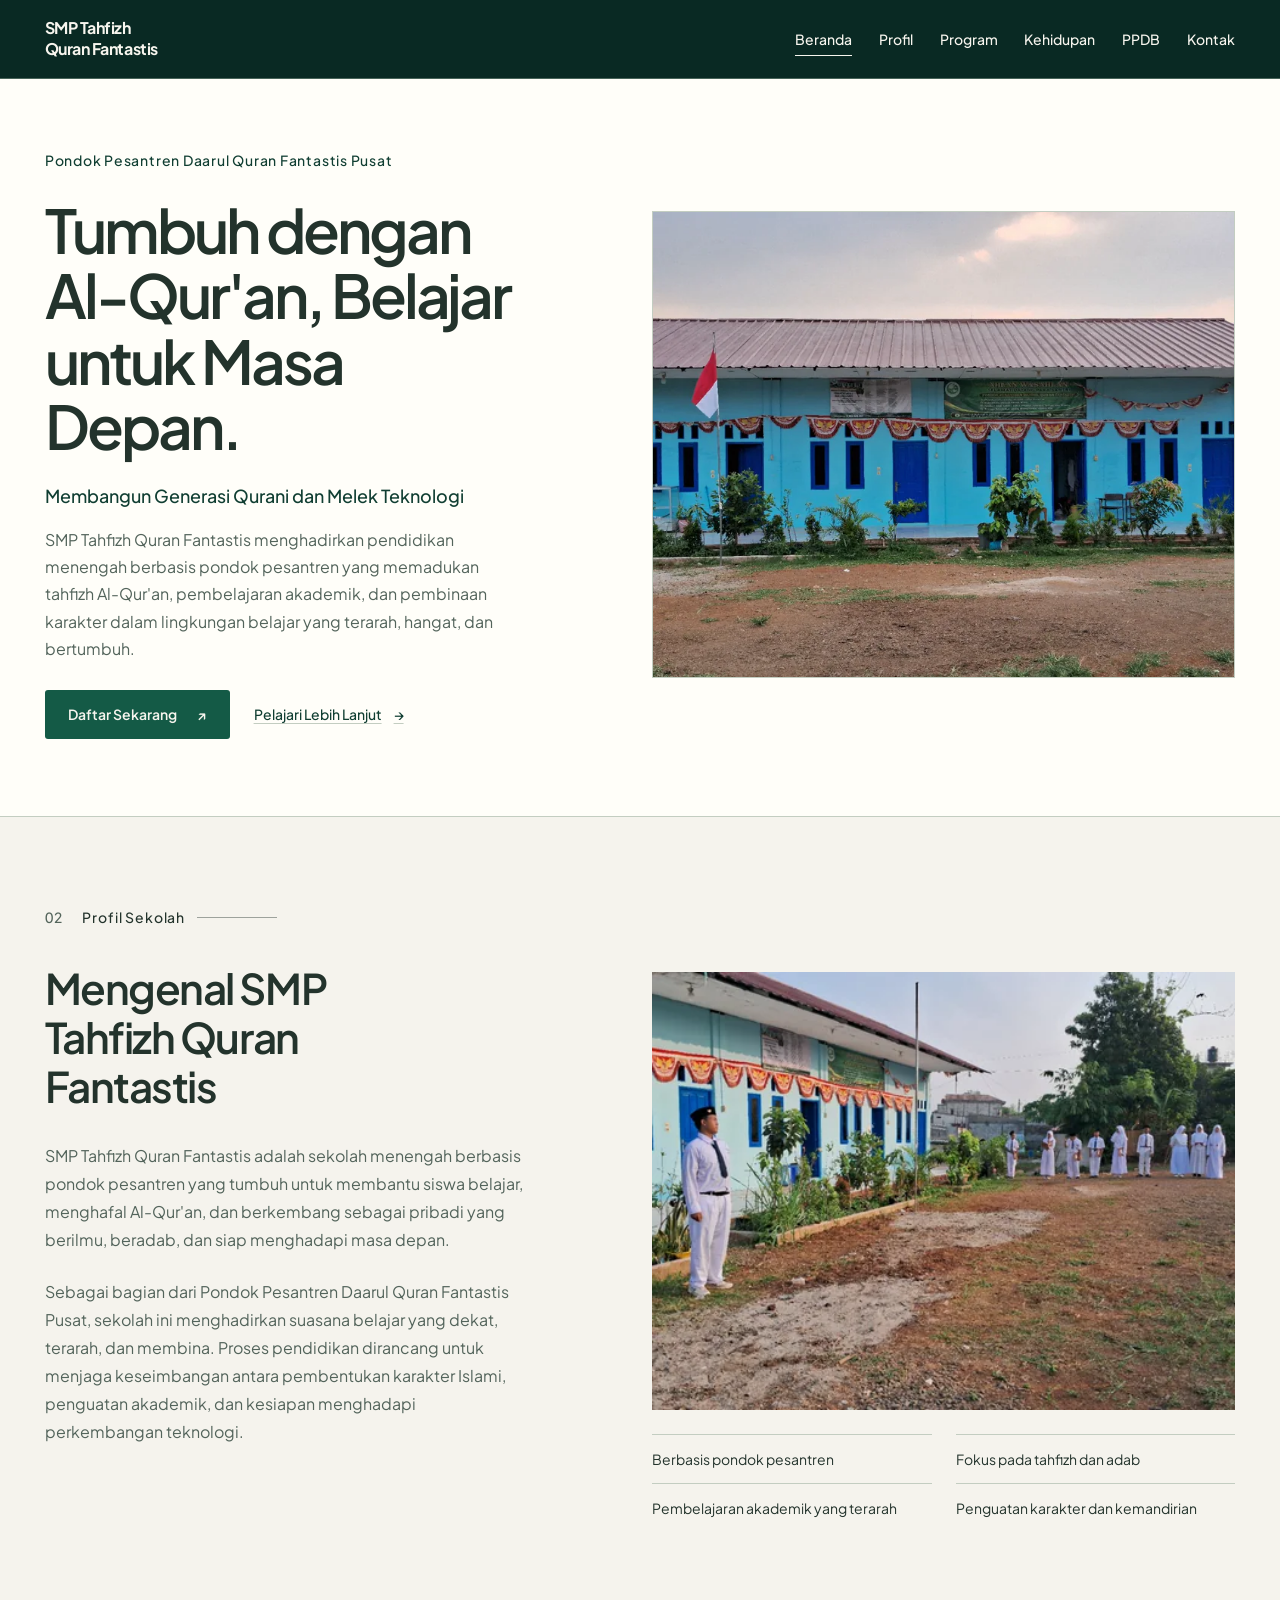
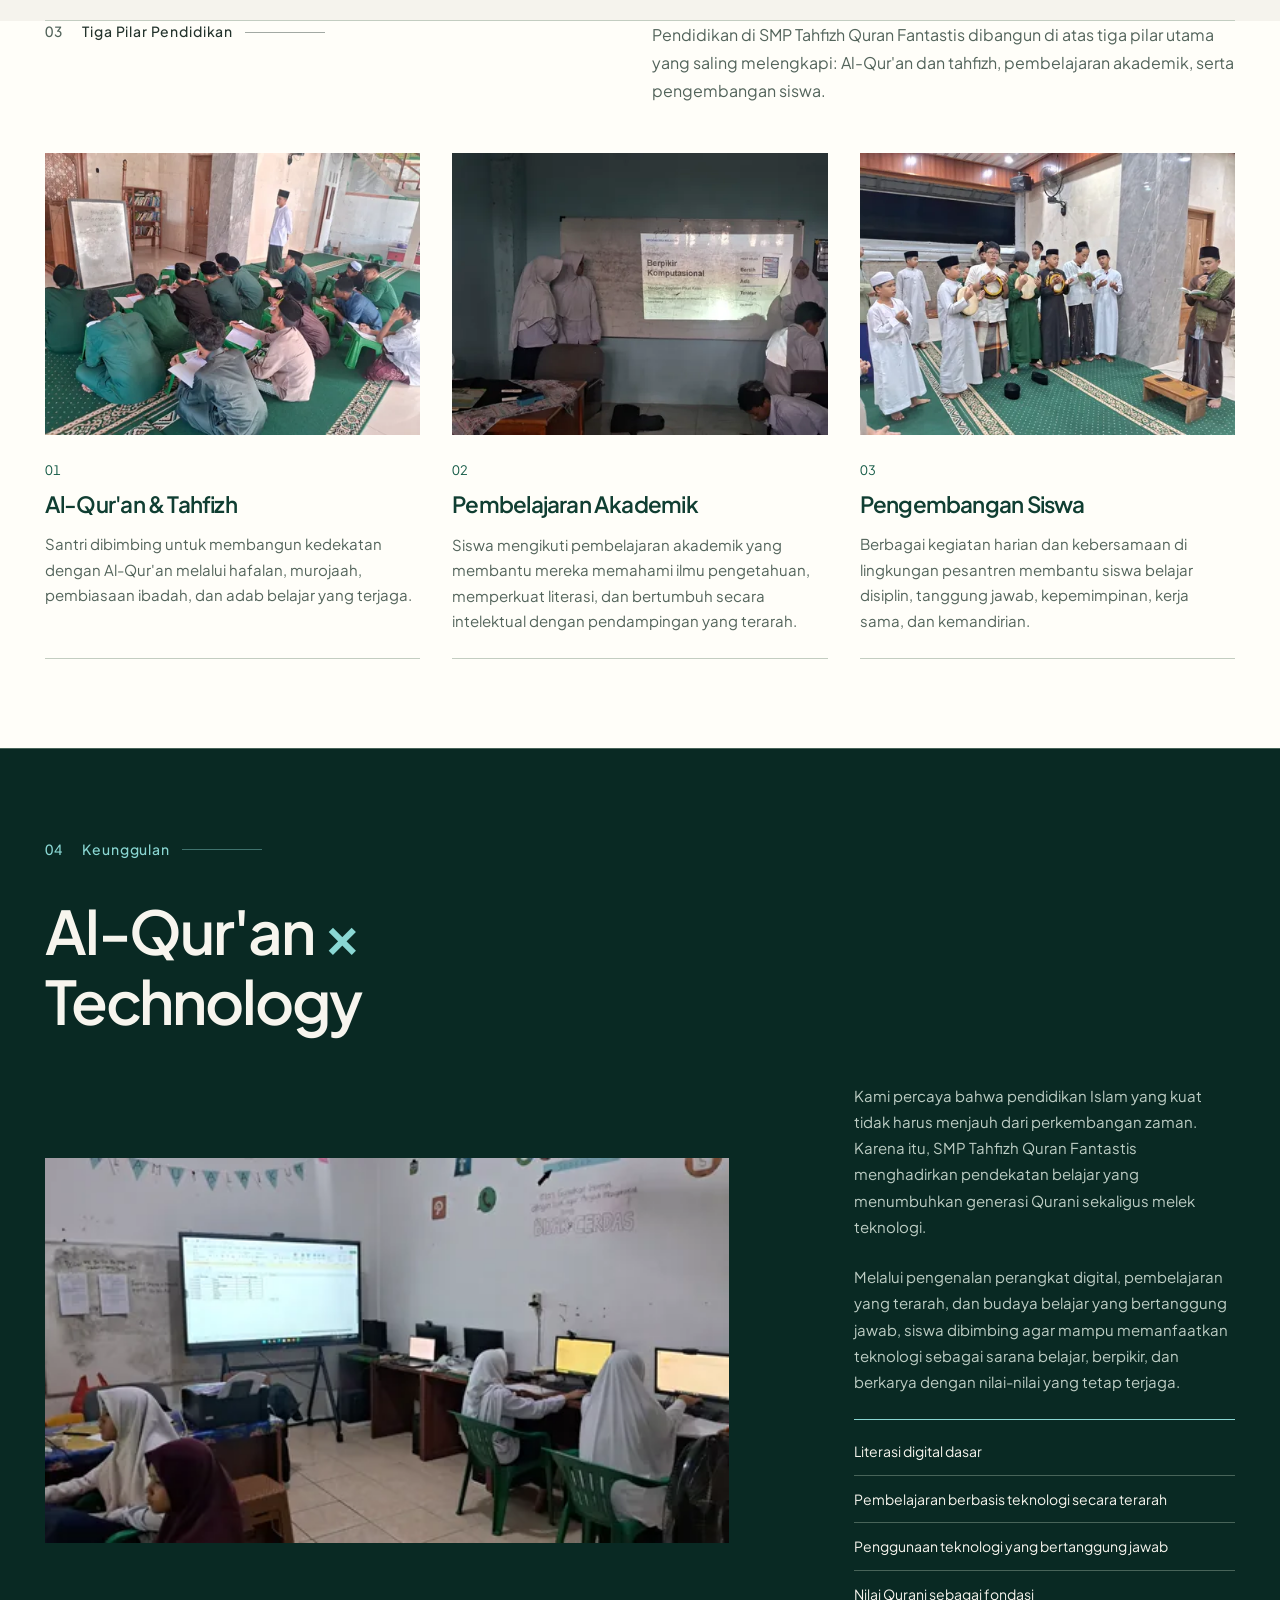
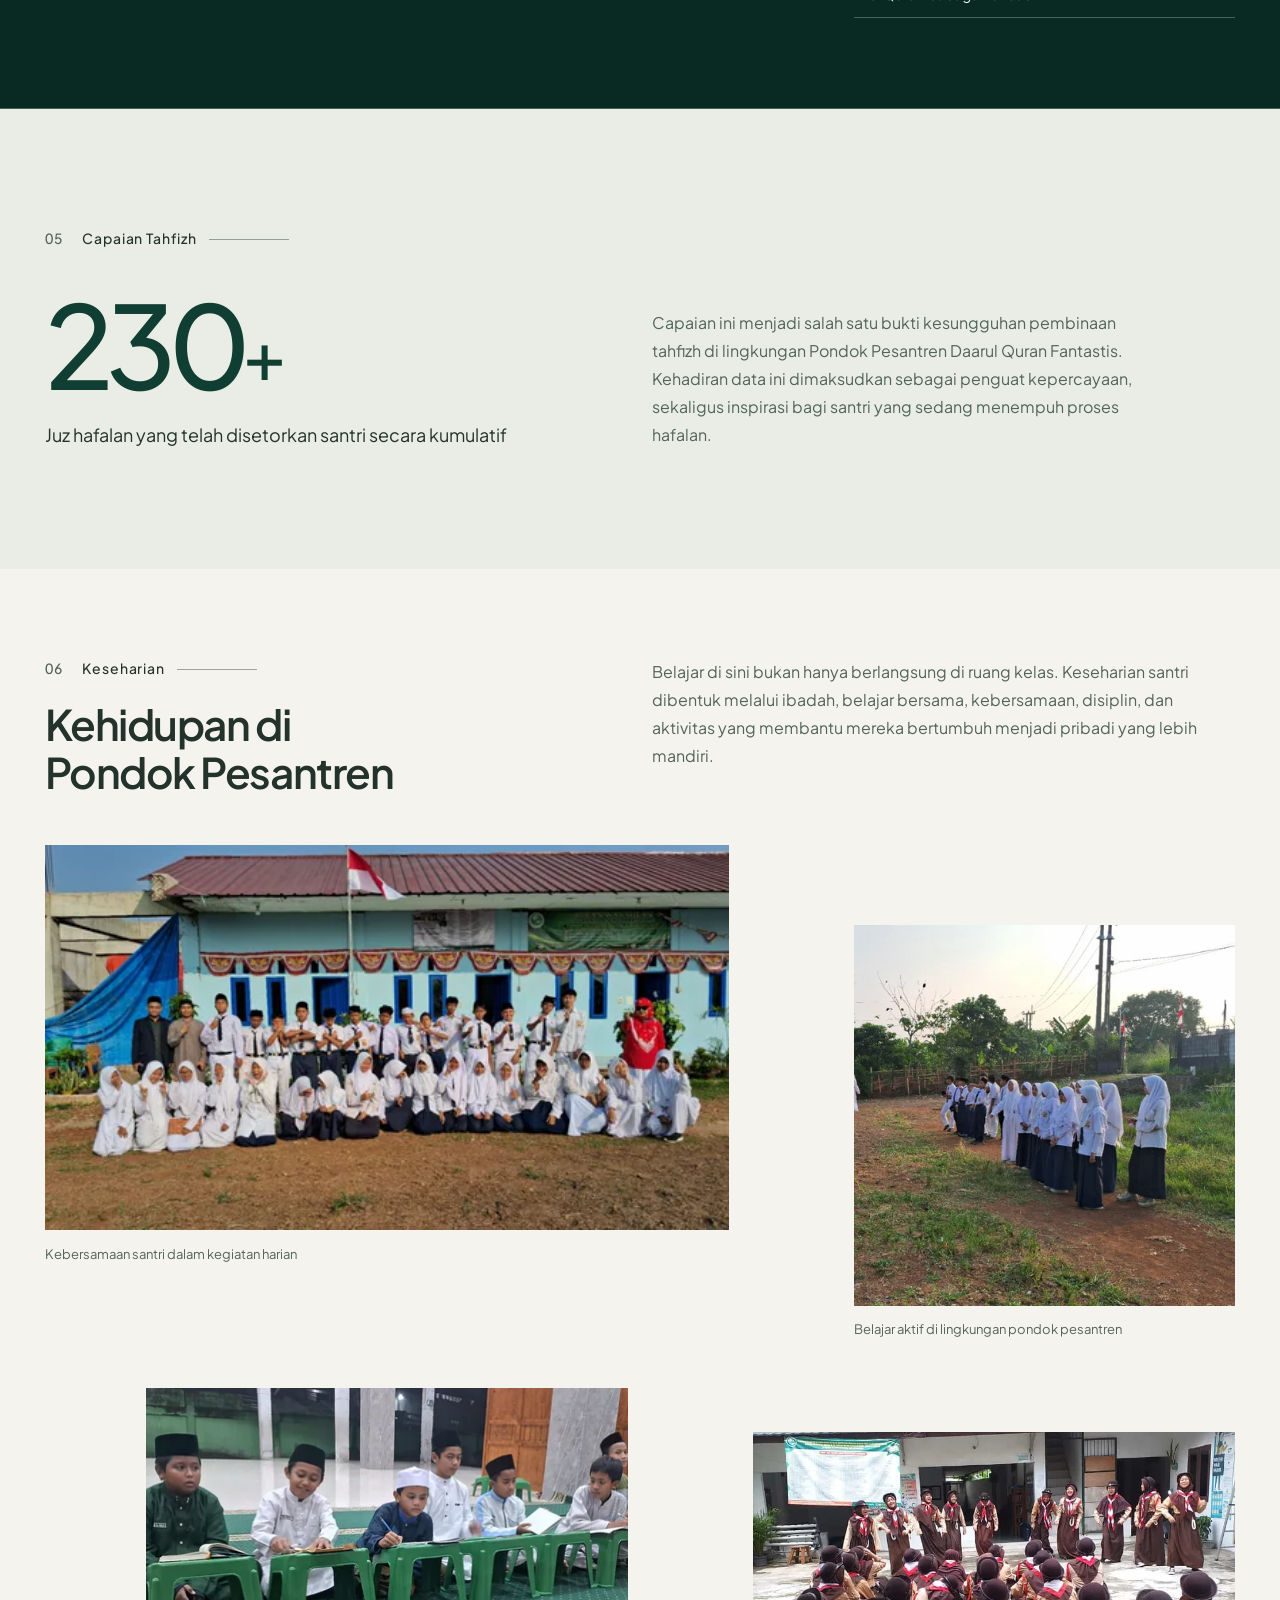
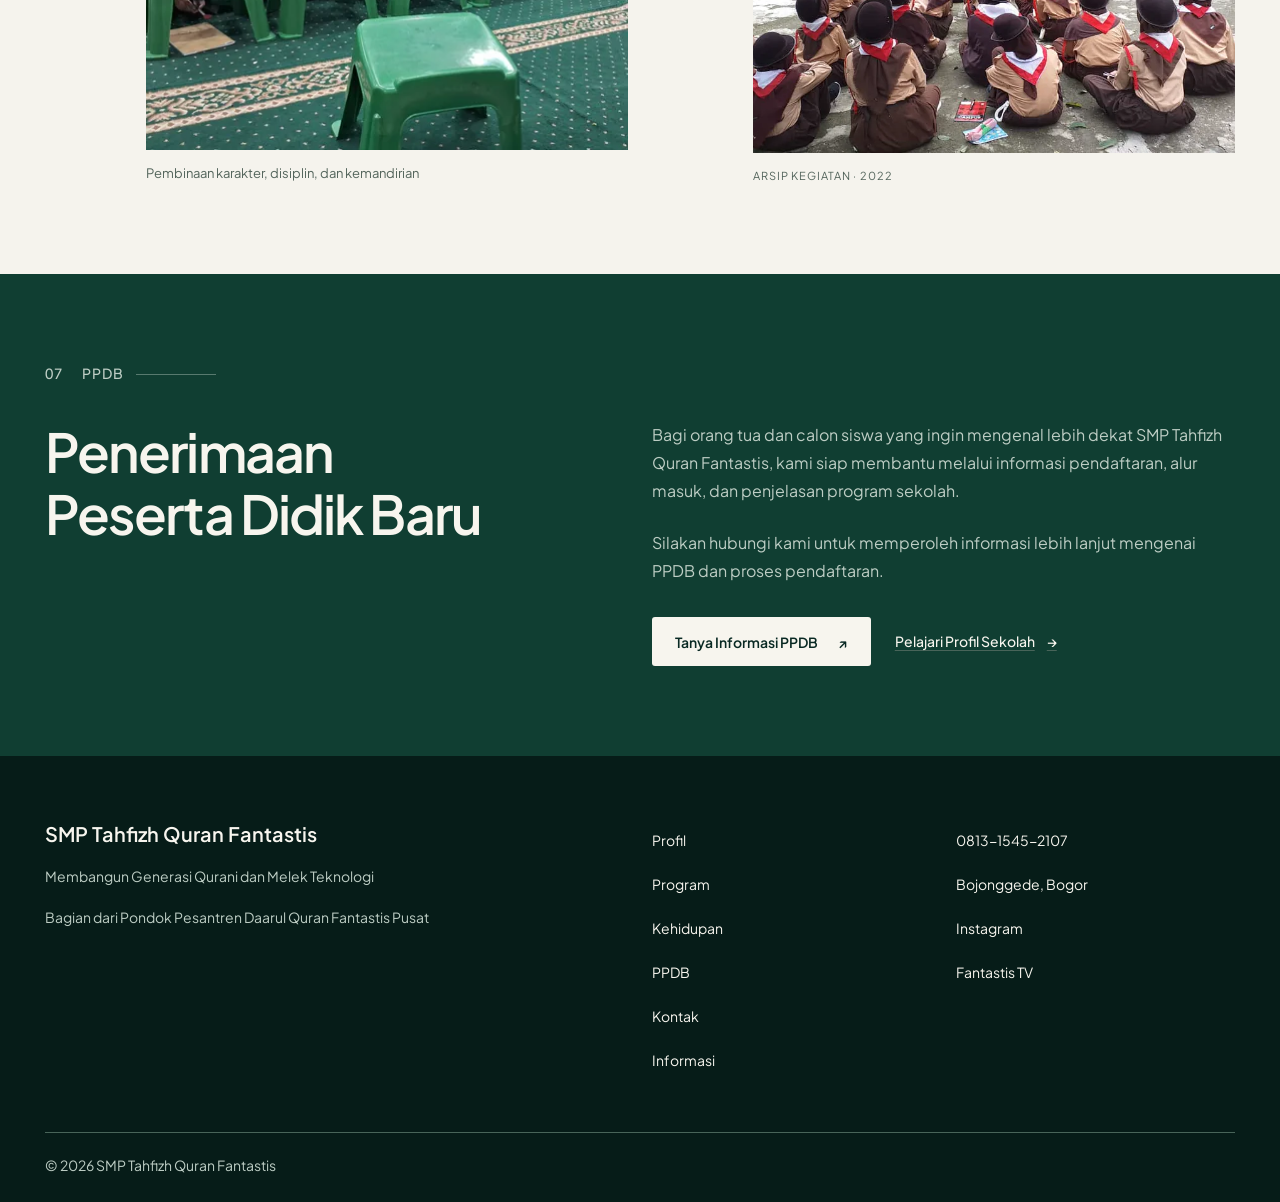
==== commit cb5fa423: "feat(p03.1): implement Modern Editorial Harmony refinement" ====
--- a/index.html
+++ b/index.html
@@ -49,7 +49,7 @@
           <p class="hero__tagline" data-reveal="editorial" data-hero="b" data-step="1">Membangun Generasi Qurani dan Melek Teknologi</p>
           <p class="hero__support" data-reveal="editorial" data-hero="b" data-step="1">SMP Tahfizh Quran Fantastis menghadirkan pendidikan menengah berbasis pondok pesantren yang memadukan tahfizh Al-Qur'an, pembelajaran akademik, dan pembinaan karakter dalam lingkungan belajar yang terarah, hangat, dan bertumbuh.</p>
           <div class="actions" data-reveal="editorial" data-hero="b" data-step="1">
-            <a class="btn btn--light" href="#ppdb">Daftar Sekarang <span aria-hidden="true">↗</span></a>
+            <a class="btn btn--primary" href="#ppdb">Daftar Sekarang <span aria-hidden="true">↗</span></a>
             <a class="text-link" href="#profil">Pelajari Lebih Lanjut <span aria-hidden="true">→</span></a>
           </div>
         </div>
@@ -160,7 +160,7 @@
         <div class="editorial-grid evidence__grid">
           <div class="evidence__metric" data-reveal="editorial">
             <p class="evidence__value">230<span>+</span></p>
-            <p class="evidence__label">Santri telah menyelesaikan setoran hafalan 30 juz</p>
+            <p class="evidence__label">Juz hafalan yang telah disetorkan santri secara kumulatif</p>
           </div>
           <p class="evidence__copy" data-reveal="editorial" data-step="1">Capaian ini menjadi salah satu bukti kesungguhan pembinaan tahfizh di lingkungan Pondok Pesantren Daarul Quran Fantastis. Kehadiran data ini dimaksudkan sebagai penguat kepercayaan, sekaligus inspirasi bagi santri yang sedang menempuh proses hafalan.</p>
         </div>
@@ -168,9 +168,12 @@
     </section>
     <section class="life section--warm" id="kehidupan" aria-labelledby="life-title">
       <div class="container">
-        <div class="section-intro editorial-grid" data-reveal="editorial">
-          <h2 id="life-title"><span class="section-index" aria-hidden="true">06</span>Kehidupan di Pondok Pesantren</h2>
-          <p>Belajar di sini bukan hanya berlangsung di ruang kelas. Keseharian santri dibentuk melalui ibadah, belajar bersama, kebersamaan, disiplin, dan aktivitas yang membantu mereka bertumbuh menjadi pribadi yang lebih mandiri.</p>
+        <div class="section-intro editorial-grid">
+          <div class="life__heading" data-reveal="editorial">
+            <p class="section-label"><span aria-hidden="true">06</span> Keseharian</p>
+            <h2 id="life-title">Kehidupan di Pondok Pesantren</h2>
+          </div>
+          <p data-reveal="editorial" data-step="1">Belajar di sini bukan hanya berlangsung di ruang kelas. Keseharian santri dibentuk melalui ibadah, belajar bersama, kebersamaan, disiplin, dan aktivitas yang membantu mereka bertumbuh menjadi pribadi yang lebih mandiri.</p>
         </div>
         <div class="editorial-grid life__mosaic">
           <figure class="life__group">
--- a/css/style.css
+++ b/css/style.css
@@ -272,6 +272,155 @@
 .footer__nav a:hover, .footer__contact a:hover { text-decoration: underline; }
 .footer__copyright { border-top: 1px solid var(--border-on-dark); margin-top: 3rem; padding-top: 1.25rem; }
 
+/* Prototype 03.1 — Modern Editorial Harmony: homepage-only refinement. */
+.home .hero {
+  background: var(--bg-white);
+  color: var(--text-main);
+  border-bottom: 1px solid var(--border-color);
+  padding: clamp(3.25rem, 5.5vw, 5.75rem) 0 clamp(3.75rem, 6vw, 5.75rem);
+  --focus: var(--primary-dark);
+}
+.home .hero__container { align-items: center; }
+.home .hero__eyebrow {
+  color: var(--primary-dark);
+  font-size: 0.875rem;
+  letter-spacing: 0.055em;
+  margin-bottom: 1.5rem;
+}
+.home .hero h1 {
+  max-width: 11ch;
+  color: var(--text-main);
+  margin-bottom: 1.5rem;
+}
+.home .hero__tagline {
+  color: var(--primary-dark);
+  max-width: 29rem;
+  margin-bottom: 1rem;
+}
+.home .hero__support {
+  max-width: 38rem;
+  color: var(--text-muted);
+  font-size: 1rem;
+  line-height: 1.7;
+  margin-bottom: 1.75rem;
+}
+.home .hero .text-link {
+  color: var(--primary-dark);
+  text-decoration-color: var(--border-color);
+}
+.home .hero__media { border: 1px solid var(--border-color); }
+
+.home .section-label {
+  display: flex;
+  align-items: center;
+  gap: 0.75rem;
+  width: min(100%, 28rem);
+  margin-bottom: 2.25rem;
+  font-size: 0.875rem;
+  font-weight: 500;
+  letter-spacing: 0.06em;
+  line-height: 1.55;
+}
+.home .section-label > span {
+  flex: 0 0 auto;
+  min-width: 1.6rem;
+}
+.home .section-label::after {
+  content: "";
+  flex: 0 1 5rem;
+  width: clamp(2.5rem, 6vw, 5rem);
+  height: 1px;
+  background: currentColor;
+  opacity: 0.42;
+}
+
+.home .pillars {
+  background: var(--bg-white);
+  padding-top: var(--section-padding);
+}
+.home .pillars > .container {
+  border-top: 0;
+  padding-top: 0;
+}
+.home .pillar {
+  display: grid;
+  grid-template-rows: auto auto auto 1fr;
+  align-content: start;
+  border-bottom: 1px solid var(--border-color);
+  padding-bottom: 1.5rem;
+}
+.home .pillar .media-frame { margin-bottom: 0.25rem; }
+.home .pillar__number {
+  color: var(--primary);
+  font-size: 0.8125rem;
+  margin-bottom: 0.65rem;
+}
+.home .pillar h3 {
+  max-width: 18ch;
+  color: var(--primary-dark);
+  margin-bottom: 0.85rem;
+}
+.home .pillar > p:last-child {
+  max-width: 34ch;
+  line-height: 1.7;
+}
+
+.home .technology { border-block: 1px solid var(--border-on-dark); }
+.home .technology h2 { max-width: 12ch; }
+
+.home .evidence { background: var(--bg-subtle); }
+.home .evidence__label { max-width: 30rem; line-height: 1.55; }
+
+.home .life__heading { grid-column: 1 / 6; }
+.home .life__heading .section-label { margin-bottom: 1.25rem; }
+.home .life__heading h2 {
+  max-width: 12ch;
+  margin-bottom: 0;
+}
+
+@media (max-width: 960px) {
+  .home .life__heading { grid-column: 1 / -1; }
+  .home .life__heading .section-label { margin-bottom: 1rem; }
+  .home .hero__media { margin-top: 2rem; }
+}
+@media (max-width: 600px) {
+  .home .hero {
+    padding-top: 2.25rem;
+    padding-bottom: 0;
+  }
+  .home .hero__eyebrow {
+    font-size: 0.8125rem;
+    letter-spacing: 0.05em;
+    margin-bottom: 1.25rem;
+  }
+  .home .hero h1 {
+    max-width: 12ch;
+    margin-bottom: 1.25rem;
+  }
+  .home .hero__tagline { margin-bottom: 0.85rem; }
+  .home .hero__support {
+    font-size: 0.9375rem;
+    margin-bottom: 1.5rem;
+  }
+  .home .hero__media {
+    border-inline: 0;
+    border-bottom: 0;
+    margin-top: 1.75rem;
+  }
+  .home .section-label {
+    width: 100%;
+    gap: 0.65rem;
+    margin-bottom: 1.75rem;
+    font-size: 0.875rem;
+  }
+  .home .section-label::after {
+    flex-basis: 3.25rem;
+    width: 3.25rem;
+  }
+  .home .pillar { padding-bottom: 1.25rem; }
+  .home .life__heading h2 { max-width: 14ch; }
+}
+
 /* Six-column tablet composition and a linear mobile reading order. */
 @media (max-width: 1100px) and (min-width: 961px) {
   .hero__content { grid-column: 1 / 7; }
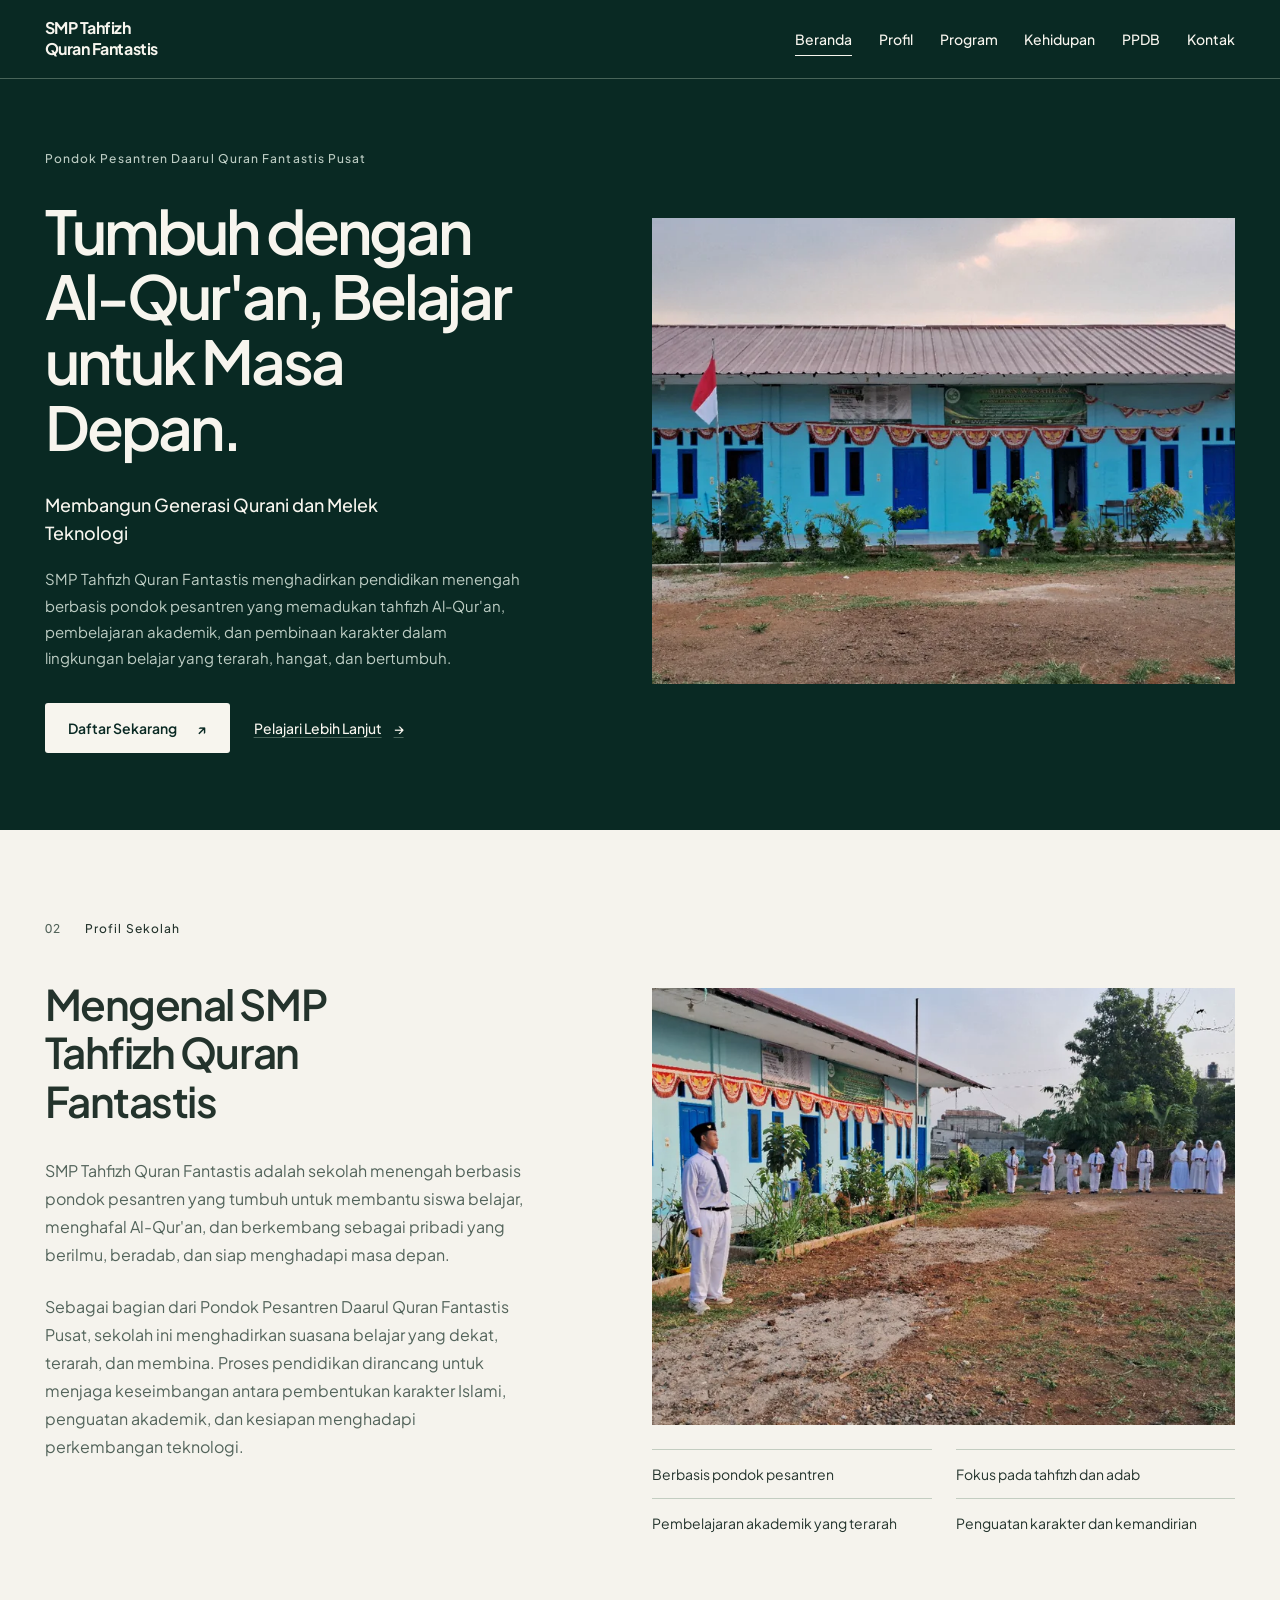
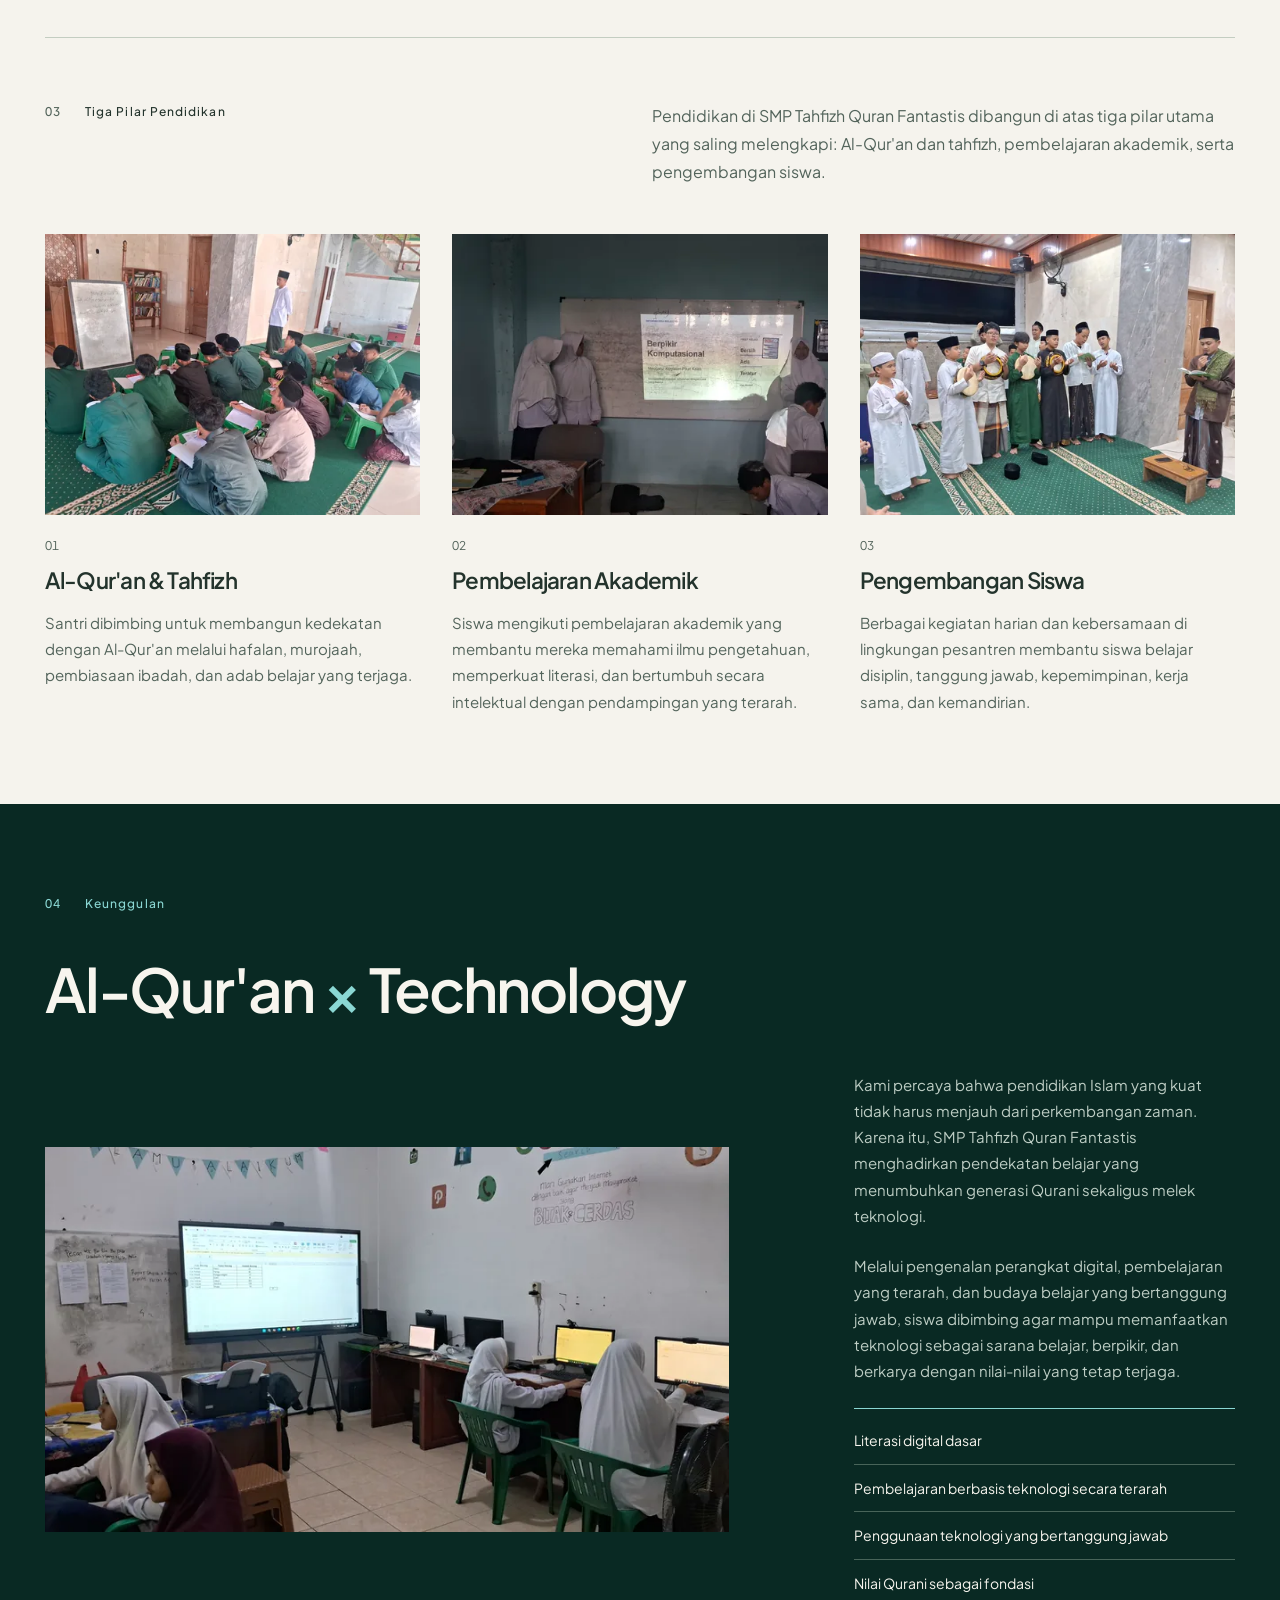
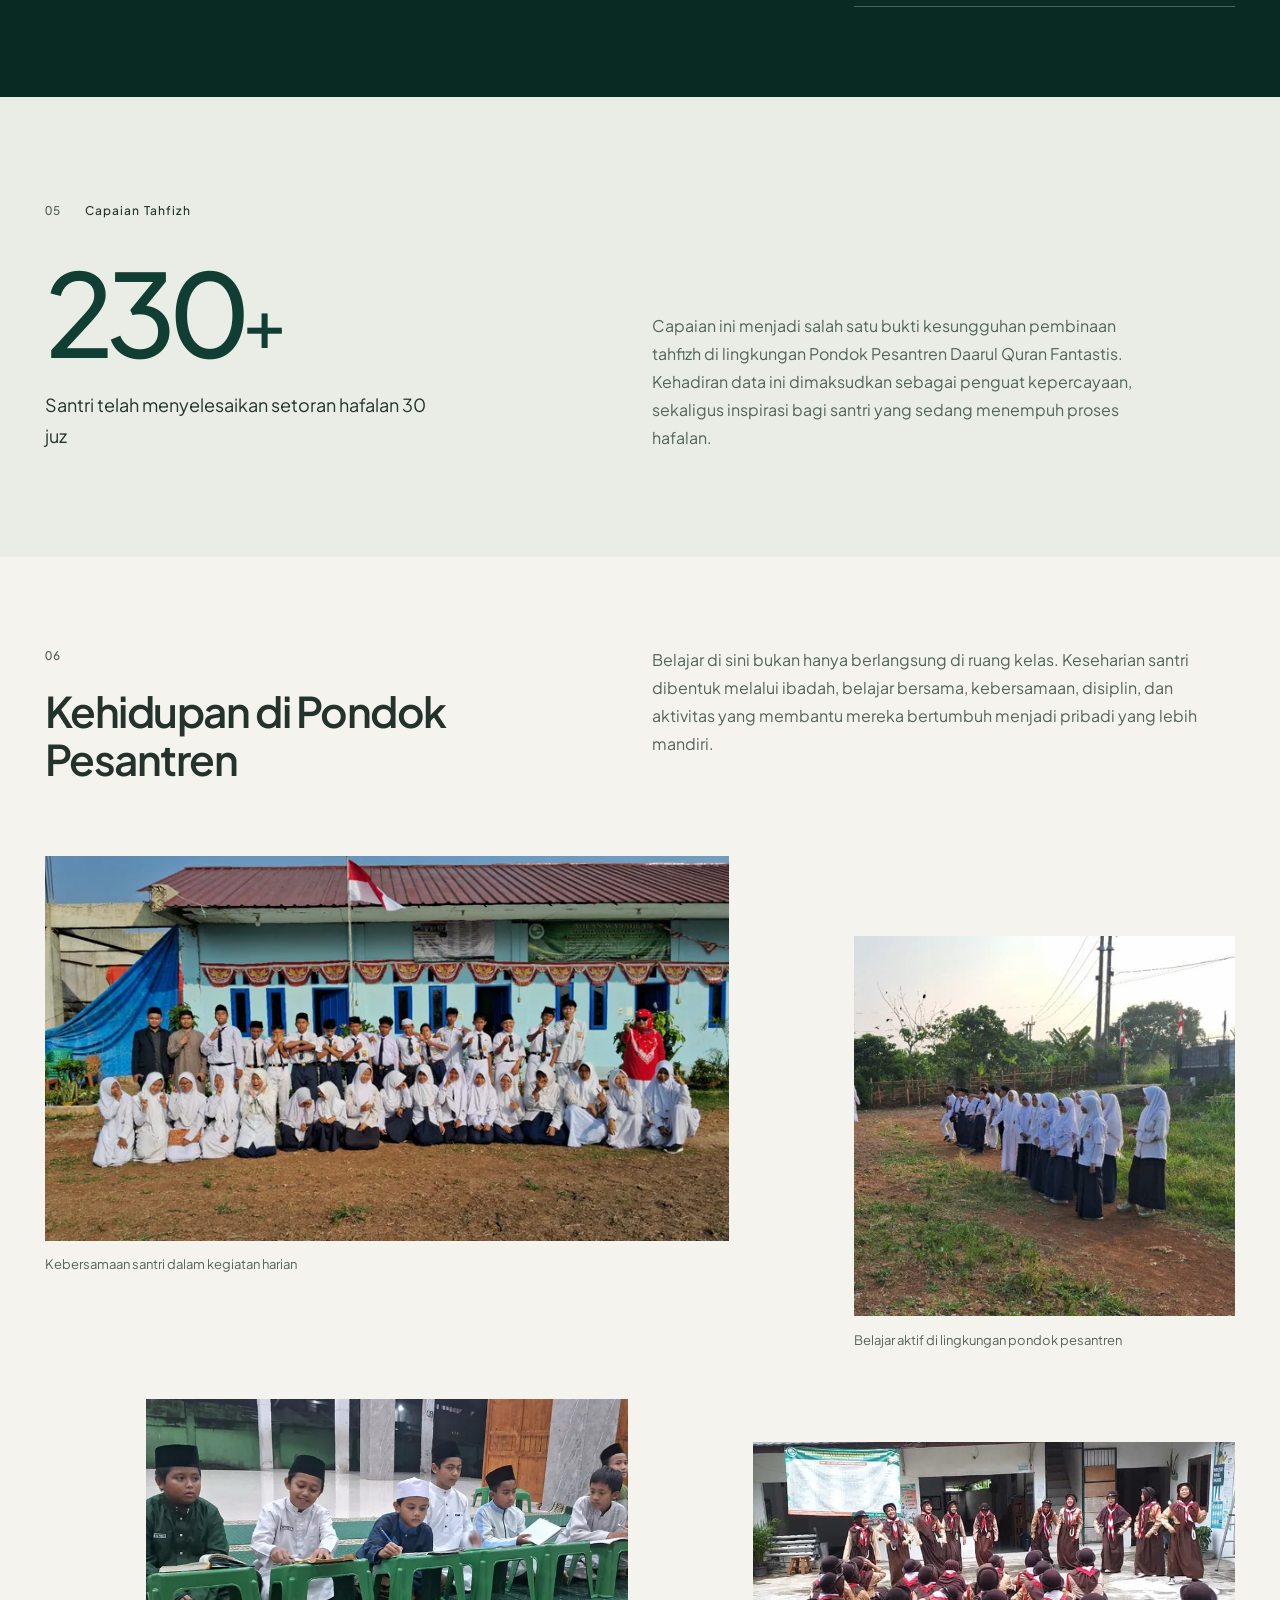
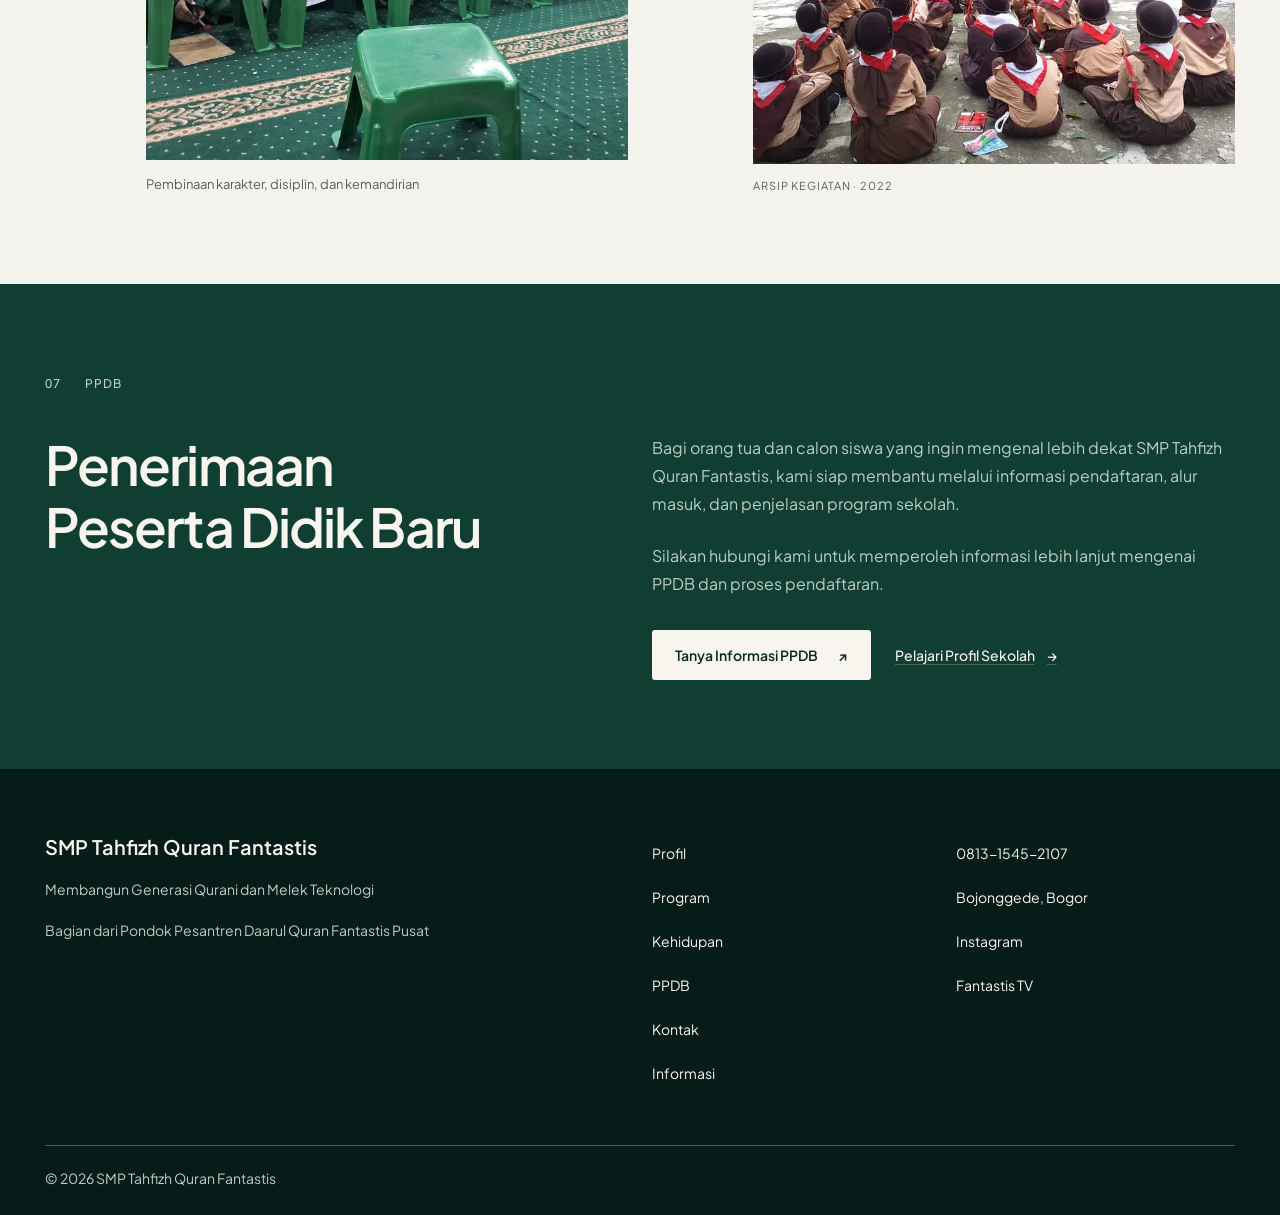
==== commit 99d773b6: "Revert "feat(p03.1): implement Modern Editorial Harmony refinement" This reverts commit cb5fa42321f6" ====
--- a/index.html
+++ b/index.html
@@ -49,7 +49,7 @@
           <p class="hero__tagline" data-reveal="editorial" data-hero="b" data-step="1">Membangun Generasi Qurani dan Melek Teknologi</p>
           <p class="hero__support" data-reveal="editorial" data-hero="b" data-step="1">SMP Tahfizh Quran Fantastis menghadirkan pendidikan menengah berbasis pondok pesantren yang memadukan tahfizh Al-Qur'an, pembelajaran akademik, dan pembinaan karakter dalam lingkungan belajar yang terarah, hangat, dan bertumbuh.</p>
           <div class="actions" data-reveal="editorial" data-hero="b" data-step="1">
-            <a class="btn btn--primary" href="#ppdb">Daftar Sekarang <span aria-hidden="true">↗</span></a>
+            <a class="btn btn--light" href="#ppdb">Daftar Sekarang <span aria-hidden="true">↗</span></a>
             <a class="text-link" href="#profil">Pelajari Lebih Lanjut <span aria-hidden="true">→</span></a>
           </div>
         </div>
@@ -160,7 +160,7 @@
         <div class="editorial-grid evidence__grid">
           <div class="evidence__metric" data-reveal="editorial">
             <p class="evidence__value">230<span>+</span></p>
-            <p class="evidence__label">Juz hafalan yang telah disetorkan santri secara kumulatif</p>
+            <p class="evidence__label">Santri telah menyelesaikan setoran hafalan 30 juz</p>
           </div>
           <p class="evidence__copy" data-reveal="editorial" data-step="1">Capaian ini menjadi salah satu bukti kesungguhan pembinaan tahfizh di lingkungan Pondok Pesantren Daarul Quran Fantastis. Kehadiran data ini dimaksudkan sebagai penguat kepercayaan, sekaligus inspirasi bagi santri yang sedang menempuh proses hafalan.</p>
         </div>
@@ -168,12 +168,9 @@
     </section>
     <section class="life section--warm" id="kehidupan" aria-labelledby="life-title">
       <div class="container">
-        <div class="section-intro editorial-grid">
-          <div class="life__heading" data-reveal="editorial">
-            <p class="section-label"><span aria-hidden="true">06</span> Keseharian</p>
-            <h2 id="life-title">Kehidupan di Pondok Pesantren</h2>
-          </div>
-          <p data-reveal="editorial" data-step="1">Belajar di sini bukan hanya berlangsung di ruang kelas. Keseharian santri dibentuk melalui ibadah, belajar bersama, kebersamaan, disiplin, dan aktivitas yang membantu mereka bertumbuh menjadi pribadi yang lebih mandiri.</p>
+        <div class="section-intro editorial-grid" data-reveal="editorial">
+          <h2 id="life-title"><span class="section-index" aria-hidden="true">06</span>Kehidupan di Pondok Pesantren</h2>
+          <p>Belajar di sini bukan hanya berlangsung di ruang kelas. Keseharian santri dibentuk melalui ibadah, belajar bersama, kebersamaan, disiplin, dan aktivitas yang membantu mereka bertumbuh menjadi pribadi yang lebih mandiri.</p>
         </div>
         <div class="editorial-grid life__mosaic">
           <figure class="life__group">
--- a/css/style.css
+++ b/css/style.css
@@ -272,155 +272,6 @@
 .footer__nav a:hover, .footer__contact a:hover { text-decoration: underline; }
 .footer__copyright { border-top: 1px solid var(--border-on-dark); margin-top: 3rem; padding-top: 1.25rem; }
 
-/* Prototype 03.1 — Modern Editorial Harmony: homepage-only refinement. */
-.home .hero {
-  background: var(--bg-white);
-  color: var(--text-main);
-  border-bottom: 1px solid var(--border-color);
-  padding: clamp(3.25rem, 5.5vw, 5.75rem) 0 clamp(3.75rem, 6vw, 5.75rem);
-  --focus: var(--primary-dark);
-}
-.home .hero__container { align-items: center; }
-.home .hero__eyebrow {
-  color: var(--primary-dark);
-  font-size: 0.875rem;
-  letter-spacing: 0.055em;
-  margin-bottom: 1.5rem;
-}
-.home .hero h1 {
-  max-width: 11ch;
-  color: var(--text-main);
-  margin-bottom: 1.5rem;
-}
-.home .hero__tagline {
-  color: var(--primary-dark);
-  max-width: 29rem;
-  margin-bottom: 1rem;
-}
-.home .hero__support {
-  max-width: 38rem;
-  color: var(--text-muted);
-  font-size: 1rem;
-  line-height: 1.7;
-  margin-bottom: 1.75rem;
-}
-.home .hero .text-link {
-  color: var(--primary-dark);
-  text-decoration-color: var(--border-color);
-}
-.home .hero__media { border: 1px solid var(--border-color); }
-
-.home .section-label {
-  display: flex;
-  align-items: center;
-  gap: 0.75rem;
-  width: min(100%, 28rem);
-  margin-bottom: 2.25rem;
-  font-size: 0.875rem;
-  font-weight: 500;
-  letter-spacing: 0.06em;
-  line-height: 1.55;
-}
-.home .section-label > span {
-  flex: 0 0 auto;
-  min-width: 1.6rem;
-}
-.home .section-label::after {
-  content: "";
-  flex: 0 1 5rem;
-  width: clamp(2.5rem, 6vw, 5rem);
-  height: 1px;
-  background: currentColor;
-  opacity: 0.42;
-}
-
-.home .pillars {
-  background: var(--bg-white);
-  padding-top: var(--section-padding);
-}
-.home .pillars > .container {
-  border-top: 0;
-  padding-top: 0;
-}
-.home .pillar {
-  display: grid;
-  grid-template-rows: auto auto auto 1fr;
-  align-content: start;
-  border-bottom: 1px solid var(--border-color);
-  padding-bottom: 1.5rem;
-}
-.home .pillar .media-frame { margin-bottom: 0.25rem; }
-.home .pillar__number {
-  color: var(--primary);
-  font-size: 0.8125rem;
-  margin-bottom: 0.65rem;
-}
-.home .pillar h3 {
-  max-width: 18ch;
-  color: var(--primary-dark);
-  margin-bottom: 0.85rem;
-}
-.home .pillar > p:last-child {
-  max-width: 34ch;
-  line-height: 1.7;
-}
-
-.home .technology { border-block: 1px solid var(--border-on-dark); }
-.home .technology h2 { max-width: 12ch; }
-
-.home .evidence { background: var(--bg-subtle); }
-.home .evidence__label { max-width: 30rem; line-height: 1.55; }
-
-.home .life__heading { grid-column: 1 / 6; }
-.home .life__heading .section-label { margin-bottom: 1.25rem; }
-.home .life__heading h2 {
-  max-width: 12ch;
-  margin-bottom: 0;
-}
-
-@media (max-width: 960px) {
-  .home .life__heading { grid-column: 1 / -1; }
-  .home .life__heading .section-label { margin-bottom: 1rem; }
-  .home .hero__media { margin-top: 2rem; }
-}
-@media (max-width: 600px) {
-  .home .hero {
-    padding-top: 2.25rem;
-    padding-bottom: 0;
-  }
-  .home .hero__eyebrow {
-    font-size: 0.8125rem;
-    letter-spacing: 0.05em;
-    margin-bottom: 1.25rem;
-  }
-  .home .hero h1 {
-    max-width: 12ch;
-    margin-bottom: 1.25rem;
-  }
-  .home .hero__tagline { margin-bottom: 0.85rem; }
-  .home .hero__support {
-    font-size: 0.9375rem;
-    margin-bottom: 1.5rem;
-  }
-  .home .hero__media {
-    border-inline: 0;
-    border-bottom: 0;
-    margin-top: 1.75rem;
-  }
-  .home .section-label {
-    width: 100%;
-    gap: 0.65rem;
-    margin-bottom: 1.75rem;
-    font-size: 0.875rem;
-  }
-  .home .section-label::after {
-    flex-basis: 3.25rem;
-    width: 3.25rem;
-  }
-  .home .pillar { padding-bottom: 1.25rem; }
-  .home .life__heading h2 { max-width: 14ch; }
-}
-
 /* Six-column tablet composition and a linear mobile reading order. */
 @media (max-width: 1100px) and (min-width: 961px) {
   .hero__content { grid-column: 1 / 7; }
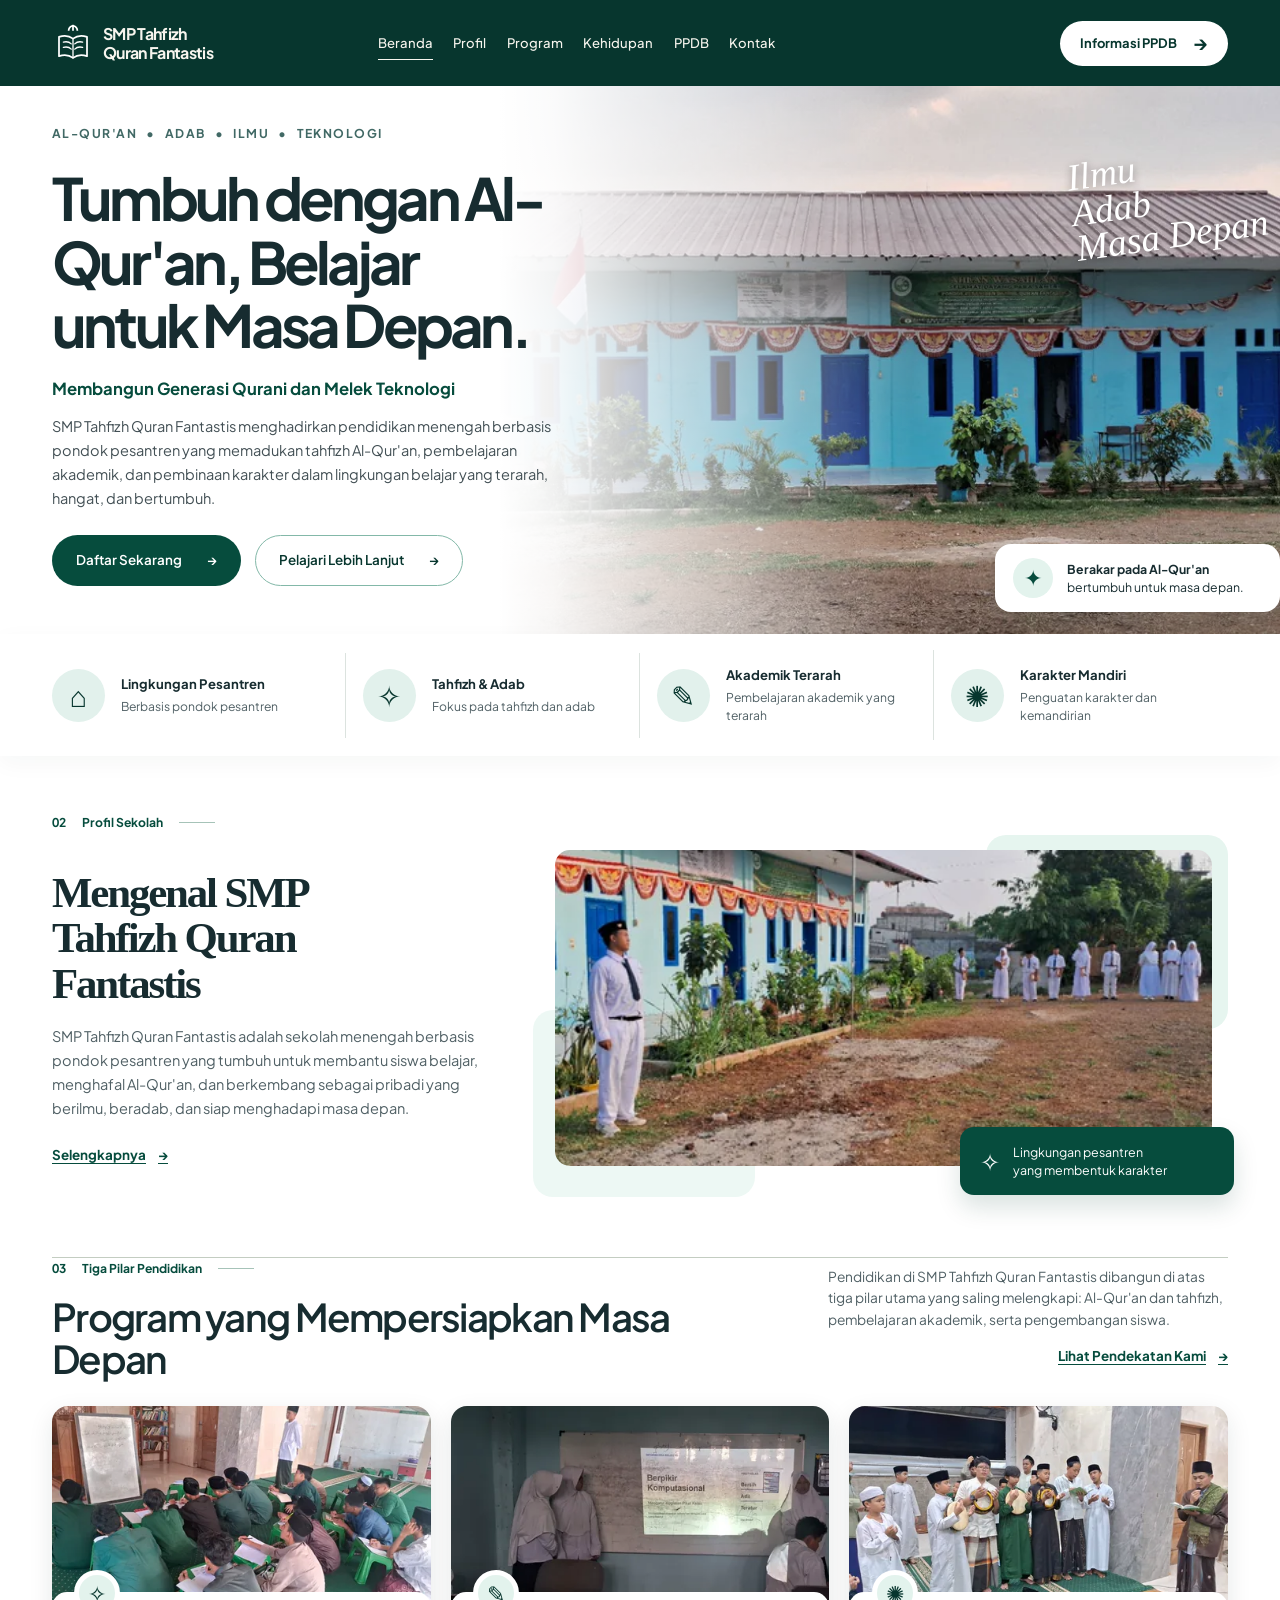
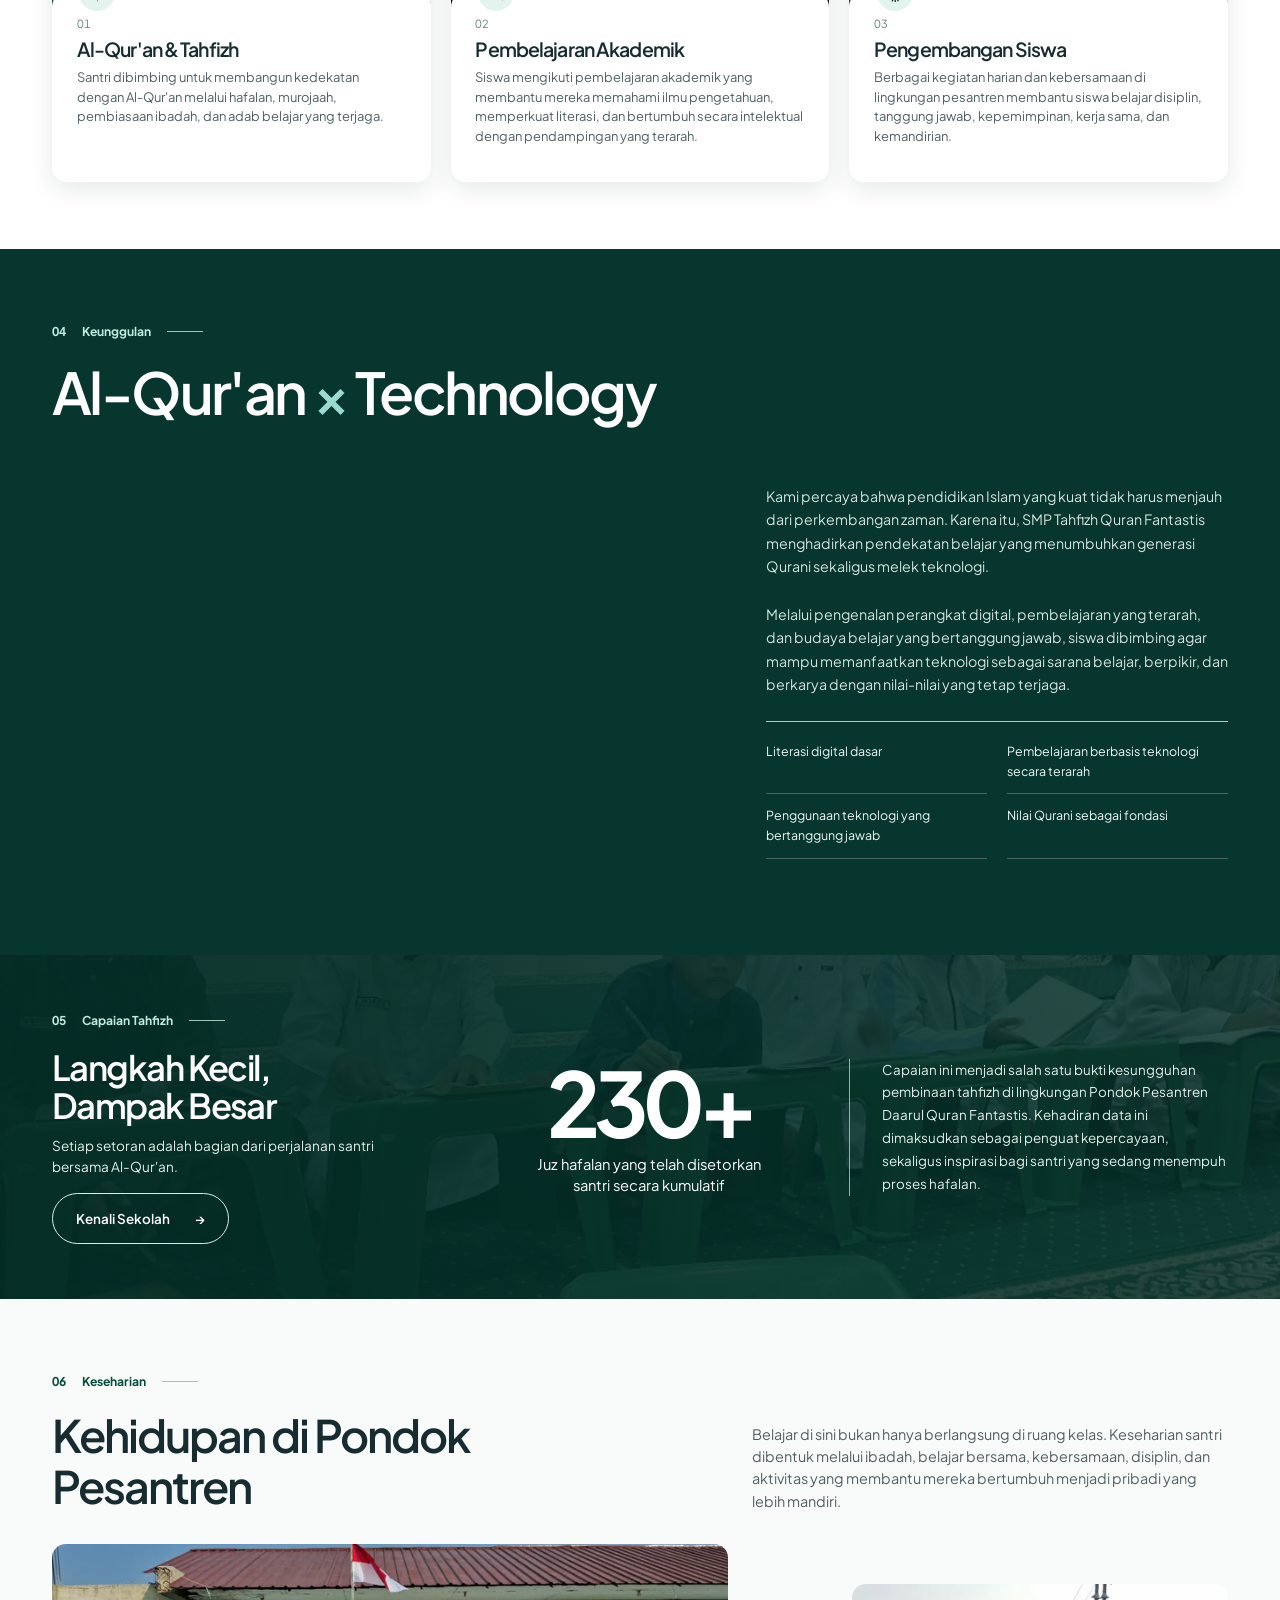
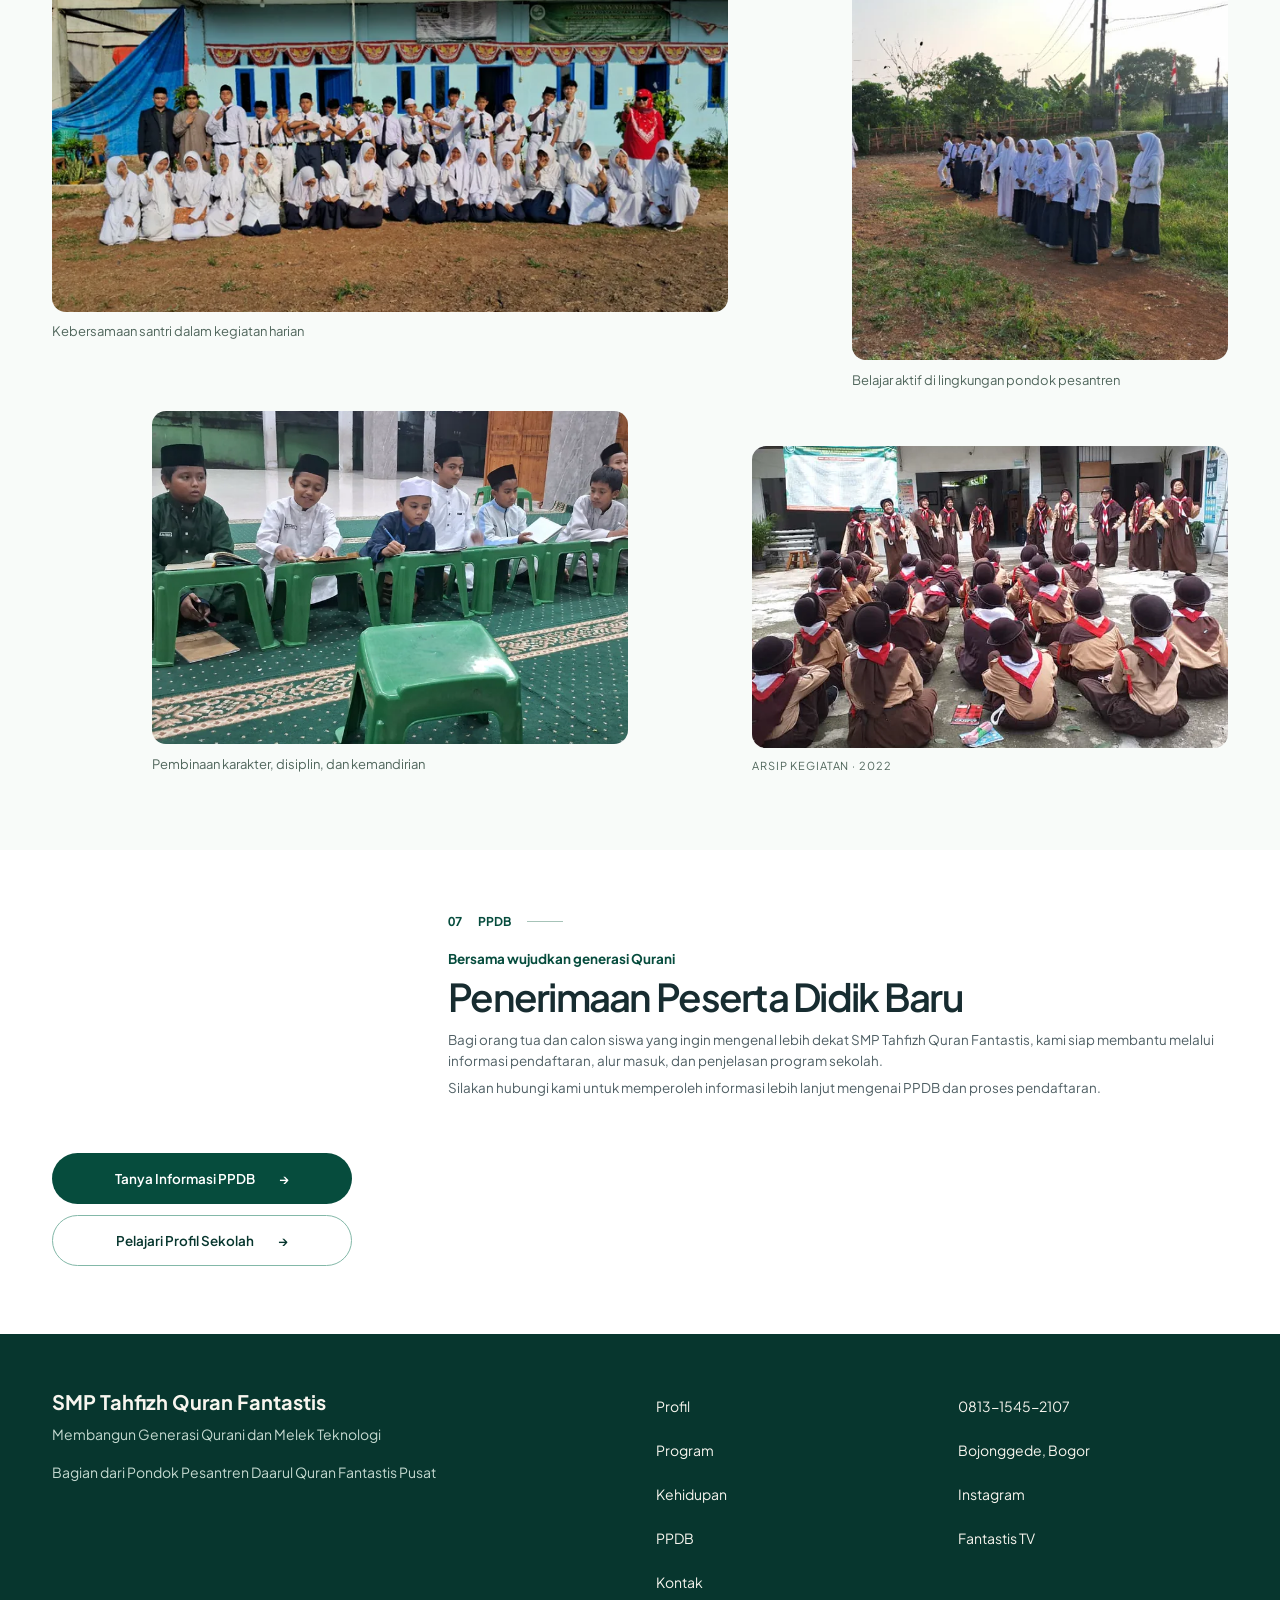
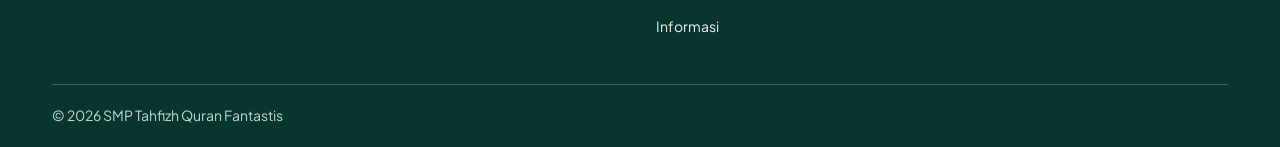
==== commit d4d2cc2c: "Build P04 modern editorial homepage composition" ====
--- a/index.html
+++ b/index.html
@@ -16,13 +16,15 @@
   <link rel="preconnect" href="https://fonts.gstatic.com" crossorigin>
   <link href="https://fonts.googleapis.com/css2?family=Plus+Jakarta+Sans:wght@400;500;600;700&display=swap" rel="stylesheet">
   <link rel="stylesheet" href="css/style.css">
+  <link rel="stylesheet" href="css/p04-home.css">
   <script src="js/script.js" defer></script>
 </head>
-<body class="home" id="beranda">
+<body class="home p04" id="beranda">
   <a class="skip-link" href="#main-content">Lewati ke konten utama</a>
   <header class="header header--home">
     <div class="container header__container">
       <a href="#beranda" class="header__logo" aria-label="SMP Tahfizh Quran Fantastis — Beranda">
+        <svg class="brand-mark" viewBox="0 0 48 48" fill="none" aria-hidden="true"><path d="M24 10v-5M19 10c0-3 2-5 5-6 3 1 5 3 5 6M8 17c6-2 12-1 16 2 4-3 10-4 16-2v22c-6-2-12-1-16 2-4-3-10-4-16-2V17Z" stroke="currentColor" stroke-width="2" stroke-linejoin="round"/><path d="M24 19v22M13 23c4-1 7 0 9 2M35 23c-4-1-7 0-9 2M13 29c4-1 7 0 9 2M35 29c-4-1-7 0-9 2" stroke="currentColor" stroke-width="1.5" stroke-linecap="round"/></svg>
         <span class="header__logo-text">SMP Tahfizh<br>Quran Fantastis</span>
       </a>
       <button class="nav__toggle" type="button" aria-label="Buka navigasi" aria-controls="primary-navigation" aria-expanded="false"><span aria-hidden="true">☰</span></button>
@@ -37,20 +39,20 @@
           <li><a href="contact.html" class="nav__link">Kontak</a></li>
         </ul>
       </nav>
+      <a class="header__cta" href="#ppdb">Informasi PPDB <span aria-hidden="true">→</span></a>
     </div>
   </header>
   <main id="main-content" tabindex="-1">
     <section class="hero" aria-labelledby="hero-title" id="hero">
-      <div class="container editorial-grid hero__container">
+      <div class="container hero__container">
         <div class="hero__content">
-          <p class="eyebrow hero__eyebrow" data-reveal="editorial" data-hero="a">Pondok Pesantren Daarul Quran Fantastis Pusat</p>
-          <!-- The original execution specification takes precedence over the local pack's H1. -->
+          <p class="eyebrow hero__eyebrow" data-reveal="editorial" data-hero="a">Al-Qur'an <span>•</span> Adab <span>•</span> Ilmu <span>•</span> Teknologi</p>
           <h1 id="hero-title" data-reveal="editorial" data-hero="a">Tumbuh dengan Al-Qur'an, Belajar untuk Masa Depan.</h1>
           <p class="hero__tagline" data-reveal="editorial" data-hero="b" data-step="1">Membangun Generasi Qurani dan Melek Teknologi</p>
           <p class="hero__support" data-reveal="editorial" data-hero="b" data-step="1">SMP Tahfizh Quran Fantastis menghadirkan pendidikan menengah berbasis pondok pesantren yang memadukan tahfizh Al-Qur'an, pembelajaran akademik, dan pembinaan karakter dalam lingkungan belajar yang terarah, hangat, dan bertumbuh.</p>
           <div class="actions" data-reveal="editorial" data-hero="b" data-step="1">
-            <a class="btn btn--light" href="#ppdb">Daftar Sekarang <span aria-hidden="true">↗</span></a>
-            <a class="text-link" href="#profil">Pelajari Lebih Lanjut <span aria-hidden="true">→</span></a>
+            <a class="btn btn--primary" href="#ppdb">Daftar Sekarang <span aria-hidden="true">→</span></a>
+            <a class="btn btn--outline" href="#profil">Pelajari Lebih Lanjut <span aria-hidden="true">→</span></a>
           </div>
         </div>
         <div class="media-frame hero__media" data-photo data-reveal="media" data-step="2" data-hero="c">
@@ -59,16 +61,26 @@
               sizes="(max-width: 600px) 100vw, (max-width: 960px) calc(100vw - 48px), (max-width: 1376px) 46vw, 628px" width="1080" height="864"
               fetchpriority="high" alt="Bangunan biru Pondok Pesantren Daarul Quran Fantastis Pusat dan halaman di depannya.">
         </div>
-      </div>
-    </section>
-    <section class="profile section--warm" id="profil" aria-labelledby="profile-title">
+        <p class="hero__signature" aria-hidden="true">Ilmu<br>Adab<br>Masa Depan</p>
+        <aside class="hero__note" aria-label="Nilai pendidikan"><span class="hero__note-icon" aria-hidden="true">✦</span><span><strong>Berakar pada Al-Qur'an</strong><br>bertumbuh untuk masa depan.</span></aside>
+      </div>
+    </section>
+    <div class="benefits" aria-label="Pendekatan pendidikan kami">
+      <div class="container benefits__grid">
+        <div class="benefit"><span class="benefit__icon" aria-hidden="true">⌂</span><div><strong>Lingkungan Pesantren</strong><p>Berbasis pondok pesantren</p></div></div>
+        <div class="benefit"><span class="benefit__icon" aria-hidden="true">✧</span><div><strong>Tahfizh &amp; Adab</strong><p>Fokus pada tahfizh dan adab</p></div></div>
+        <div class="benefit"><span class="benefit__icon" aria-hidden="true">✎</span><div><strong>Akademik Terarah</strong><p>Pembelajaran akademik yang terarah</p></div></div>
+        <div class="benefit"><span class="benefit__icon" aria-hidden="true">✺</span><div><strong>Karakter Mandiri</strong><p>Penguatan karakter dan kemandirian</p></div></div>
+      </div>
+    </div>
+    <section class="profile" id="profil" aria-labelledby="profile-title">
       <div class="container">
         <p class="section-label" data-reveal="editorial"><span aria-hidden="true">02</span> Profil Sekolah</p>
         <div class="editorial-grid profile__grid">
           <div class="profile__content" data-reveal="editorial">
             <h2 id="profile-title">Mengenal SMP Tahfizh Quran Fantastis</h2>
             <p>SMP Tahfizh Quran Fantastis adalah sekolah menengah berbasis pondok pesantren yang tumbuh untuk membantu siswa belajar, menghafal Al-Qur'an, dan berkembang sebagai pribadi yang berilmu, beradab, dan siap menghadapi masa depan.</p>
-            <p>Sebagai bagian dari Pondok Pesantren Daarul Quran Fantastis Pusat, sekolah ini menghadirkan suasana belajar yang dekat, terarah, dan membina. Proses pendidikan dirancang untuk menjaga keseimbangan antara pembentukan karakter Islami, penguatan akademik, dan kesiapan menghadapi perkembangan teknologi.</p>
+            <a class="text-link" href="about.html">Selengkapnya <span aria-hidden="true">→</span></a>
           </div>
           <div class="profile__visual">
             <div class="media-frame" data-photo data-reveal="media" data-step="1">
@@ -77,21 +89,16 @@
                   sizes="(max-width: 960px) calc(100vw - 48px), (max-width: 1376px) 46vw, 628px" width="1080" height="810"
                   loading="lazy" decoding="async" alt="Siswa berseragam mengikuti kegiatan di halaman pondok pesantren.">
             </div>
-            <ul class="editorial-facts">
-              <li data-reveal="row" data-step="0">Berbasis pondok pesantren</li>
-              <li data-reveal="row" data-step="1">Fokus pada tahfizh dan adab</li>
-              <li data-reveal="row" data-step="2">Pembelajaran akademik yang terarah</li>
-              <li data-reveal="row" data-step="3">Penguatan karakter dan kemandirian</li>
-            </ul>
-          </div>
-        </div>
-      </div>
-    </section>
-    <section class="pillars section--warm" id="program" aria-labelledby="pillars-title">
+            <div class="profile__panel"><span aria-hidden="true">✧</span><p>Lingkungan pesantren<br>yang membentuk karakter</p></div>
+          </div>
+        </div>
+      </div>
+    </section>
+    <section class="pillars" id="program" aria-labelledby="pillars-title">
       <div class="container" data-reveal="rule">
-        <div class="section-intro editorial-grid" data-reveal="editorial">
-          <h2 class="section-label" id="pillars-title"><span aria-hidden="true">03</span> Tiga Pilar Pendidikan</h2>
-          <p>Pendidikan di SMP Tahfizh Quran Fantastis dibangun di atas tiga pilar utama yang saling melengkapi: Al-Qur'an dan tahfizh, pembelajaran akademik, serta pengembangan siswa.</p>
+        <div class="pillars__heading" data-reveal="editorial">
+          <div><p class="section-label"><span aria-hidden="true">03</span> Tiga Pilar Pendidikan</p><h2 id="pillars-title">Program yang Mempersiapkan Masa Depan</h2></div>
+          <div><p>Pendidikan di SMP Tahfizh Quran Fantastis dibangun di atas tiga pilar utama yang saling melengkapi: Al-Qur'an dan tahfizh, pembelajaran akademik, serta pengembangan siswa.</p><a class="text-link" href="#quran-teknologi">Lihat Pendekatan Kami <span aria-hidden="true">→</span></a></div>
         </div>
         <div class="pillars__grid">
           <article class="pillar">
@@ -101,9 +108,9 @@
                   sizes="(max-width: 760px) calc(100vw - 48px), (max-width: 1376px) 30vw, 411px" width="1080" height="810"
                   loading="lazy" decoding="async" alt="Santri belajar dan mencatat bersama dengan pendampingan pengajar.">
             </div>
-            <p data-reveal="editorial" data-step="0" data-mobile-step="0" class="pillar__number" aria-hidden="true">01</p>
+            <div class="pillar__body"><span class="pillar__badge" aria-hidden="true">✧</span><p data-reveal="editorial" data-step="0" data-mobile-step="0" class="pillar__number" aria-hidden="true">01</p>
             <h3 data-reveal="editorial" data-step="0" data-mobile-step="0">Al-Qur'an &amp; Tahfizh</h3>
-            <p data-reveal="editorial" data-step="0" data-mobile-step="0">Santri dibimbing untuk membangun kedekatan dengan Al-Qur'an melalui hafalan, murojaah, pembiasaan ibadah, dan adab belajar yang terjaga.</p>
+            <p data-reveal="editorial" data-step="0" data-mobile-step="0">Santri dibimbing untuk membangun kedekatan dengan Al-Qur'an melalui hafalan, murojaah, pembiasaan ibadah, dan adab belajar yang terjaga.</p></div>
           </article>
           <article class="pillar">
             <div class="media-frame" data-photo data-reveal="media" data-step="1" data-mobile-step="0">
@@ -112,9 +119,9 @@
                   sizes="(max-width: 760px) calc(100vw - 48px), (max-width: 1376px) 30vw, 411px" width="1080" height="810"
                   loading="lazy" decoding="async" alt="Siswa mempresentasikan materi pelajaran di depan papan tulis kelas.">
             </div>
-            <p data-reveal="editorial" data-step="1" data-mobile-step="0" class="pillar__number" aria-hidden="true">02</p>
+            <div class="pillar__body"><span class="pillar__badge" aria-hidden="true">✎</span><p data-reveal="editorial" data-step="1" data-mobile-step="0" class="pillar__number" aria-hidden="true">02</p>
             <h3 data-reveal="editorial" data-step="1" data-mobile-step="0">Pembelajaran Akademik</h3>
-            <p data-reveal="editorial" data-step="1" data-mobile-step="0">Siswa mengikuti pembelajaran akademik yang membantu mereka memahami ilmu pengetahuan, memperkuat literasi, dan bertumbuh secara intelektual dengan pendampingan yang terarah.</p>
+            <p data-reveal="editorial" data-step="1" data-mobile-step="0">Siswa mengikuti pembelajaran akademik yang membantu mereka memahami ilmu pengetahuan, memperkuat literasi, dan bertumbuh secara intelektual dengan pendampingan yang terarah.</p></div>
           </article>
           <article class="pillar">
             <div class="media-frame" data-photo data-reveal="media" data-step="2" data-mobile-step="0">
@@ -123,9 +130,9 @@
                   sizes="(max-width: 760px) calc(100vw - 48px), (max-width: 1376px) 30vw, 411px" width="1080" height="810"
                   loading="lazy" decoding="async" alt="Santri berkegiatan bersama sambil memainkan rebana dan membaca buku.">
             </div>
-            <p data-reveal="editorial" data-step="2" data-mobile-step="0" class="pillar__number" aria-hidden="true">03</p>
+            <div class="pillar__body"><span class="pillar__badge" aria-hidden="true">✺</span><p data-reveal="editorial" data-step="2" data-mobile-step="0" class="pillar__number" aria-hidden="true">03</p>
             <h3 data-reveal="editorial" data-step="2" data-mobile-step="0">Pengembangan Siswa</h3>
-            <p data-reveal="editorial" data-step="2" data-mobile-step="0">Berbagai kegiatan harian dan kebersamaan di lingkungan pesantren membantu siswa belajar disiplin, tanggung jawab, kepemimpinan, kerja sama, dan kemandirian.</p>
+            <p data-reveal="editorial" data-step="2" data-mobile-step="0">Berbagai kegiatan harian dan kebersamaan di lingkungan pesantren membantu siswa belajar disiplin, tanggung jawab, kepemimpinan, kerja sama, dan kemandirian.</p></div>
           </article>
         </div>
       </div>
@@ -154,22 +161,27 @@
         </div>
       </div>
     </section>
-    <section class="evidence section--subtle" id="capaian-tahfizh" aria-labelledby="evidence-title">
-      <div class="container">
-        <h2 class="section-label" id="evidence-title" data-reveal="editorial"><span aria-hidden="true">05</span> Capaian Tahfizh</h2>
-        <div class="editorial-grid evidence__grid">
+    <section class="evidence" id="capaian-tahfizh" aria-labelledby="evidence-title">
+      <div class="container">
+        <div class="evidence__grid">
+          <div class="evidence__intro" data-reveal="editorial">
+            <p class="section-label"><span aria-hidden="true">05</span> Capaian Tahfizh</p>
+            <h2 id="evidence-title">Langkah Kecil,<br>Dampak Besar</h2>
+            <p>Setiap setoran adalah bagian dari perjalanan santri bersama Al-Qur'an.</p>
+            <a class="btn btn--outline-light" href="about.html">Kenali Sekolah <span aria-hidden="true">→</span></a>
+          </div>
           <div class="evidence__metric" data-reveal="editorial">
-            <p class="evidence__value">230<span>+</span></p>
-            <p class="evidence__label">Santri telah menyelesaikan setoran hafalan 30 juz</p>
+            <p class="evidence__value">230+</p>
+            <p class="evidence__label">Juz hafalan yang telah disetorkan santri secara kumulatif</p>
           </div>
           <p class="evidence__copy" data-reveal="editorial" data-step="1">Capaian ini menjadi salah satu bukti kesungguhan pembinaan tahfizh di lingkungan Pondok Pesantren Daarul Quran Fantastis. Kehadiran data ini dimaksudkan sebagai penguat kepercayaan, sekaligus inspirasi bagi santri yang sedang menempuh proses hafalan.</p>
         </div>
       </div>
     </section>
-    <section class="life section--warm" id="kehidupan" aria-labelledby="life-title">
+    <section class="life" id="kehidupan" aria-labelledby="life-title">
       <div class="container">
         <div class="section-intro editorial-grid" data-reveal="editorial">
-          <h2 id="life-title"><span class="section-index" aria-hidden="true">06</span>Kehidupan di Pondok Pesantren</h2>
+          <div><p class="section-label"><span aria-hidden="true">06</span> Keseharian</p><h2 id="life-title">Kehidupan di Pondok Pesantren</h2></div>
           <p>Belajar di sini bukan hanya berlangsung di ruang kelas. Keseharian santri dibentuk melalui ibadah, belajar bersama, kebersamaan, disiplin, dan aktivitas yang membantu mereka bertumbuh menjadi pribadi yang lebih mandiri.</p>
         </div>
         <div class="editorial-grid life__mosaic">
@@ -214,16 +226,17 @@
     </section>
     <section class="ppdb" id="ppdb" aria-labelledby="ppdb-title">
       <div class="container">
-        <p class="section-label" data-reveal="editorial"><span aria-hidden="true">07</span> PPDB</p>
-        <div class="editorial-grid ppdb__grid">
-          <h2 id="ppdb-title" data-reveal="editorial">Penerimaan Peserta Didik Baru</h2>
+        <div class="ppdb__grid">
           <div class="ppdb__content" data-reveal="editorial" data-step="1">
+            <p class="section-label"><span aria-hidden="true">07</span> PPDB</p>
+            <p class="ppdb__kicker">Bersama wujudkan generasi Qurani</p>
+            <h2 id="ppdb-title" data-reveal="editorial">Penerimaan Peserta Didik Baru</h2>
             <p>Bagi orang tua dan calon siswa yang ingin mengenal lebih dekat SMP Tahfizh Quran Fantastis, kami siap membantu melalui informasi pendaftaran, alur masuk, dan penjelasan program sekolah.</p>
             <p>Silakan hubungi kami untuk memperoleh informasi lebih lanjut mengenai PPDB dan proses pendaftaran.</p>
-            <div class="actions">
-              <a class="btn btn--light" href="https://wa.me/6281315452107?text=Assalamu%27alaikum%2C%20saya%20ingin%20menanyakan%20informasi%20PPDB%20SMP%20Tahfizh%20Quran%20Fantastis." target="_blank" rel="noopener noreferrer">Tanya Informasi PPDB <span aria-hidden="true">↗</span></a>
-              <a class="text-link" href="#profil">Pelajari Profil Sekolah <span aria-hidden="true">→</span></a>
-            </div>
+          </div>
+          <div class="actions" data-reveal="editorial" data-step="1">
+            <a class="btn btn--primary" href="https://wa.me/6281315452107?text=Assalamu%27alaikum%2C%20saya%20ingin%20menanyakan%20informasi%20PPDB%20SMP%20Tahfizh%20Quran%20Fantastis." target="_blank" rel="noopener noreferrer">Tanya Informasi PPDB <span aria-hidden="true">→</span></a>
+            <a class="btn btn--outline" href="#profil">Pelajari Profil Sekolah <span aria-hidden="true">→</span></a>
           </div>
         </div>
       </div>
@@ -247,7 +260,7 @@
         </nav>
         <address class="footer__contact">
           <a href="https://wa.me/6281315452107" target="_blank" rel="noopener noreferrer" aria-label="WhatsApp 0813-1545-2107">0813-1545-2107</a>
-          <a href="contact.html#lokasi">Bojonggede, Bogor</a>
+          <a href="https://maps.app.goo.gl/YsTcqxBpNeu3tXBFA?g_st=ac" target="_blank" rel="noopener noreferrer">Bojonggede, Bogor</a>
           <a href="https://www.instagram.com/daarulquranfantastis/" target="_blank" rel="noopener noreferrer">Instagram</a>
           <a href="https://www.youtube.com/@fantastistv2554" target="_blank" rel="noopener noreferrer">Fantastis TV</a>
         </address>
--- a/css/p04-home.css
+++ b/css/p04-home.css
@@ -0,0 +1,258 @@
+/* Prototype 04 homepage presentation. Shared P03 styles remain authoritative for internal pages and behavior. */
+.p04 {
+  --p04-ink: #172c30;
+  --p04-green: #064c3d;
+  --p04-deep: #07362e;
+  --p04-muted: #506065;
+  --p04-mint: #e3f3ed;
+  --p04-line: #e4e9e6;
+  background: #fff;
+  color: var(--p04-ink);
+  line-height: 1.55;
+}
+.p04 .container { max-width: 1320px; width: calc(100% - 104px); }
+.p04 p { color: var(--p04-muted); }
+.p04 section { padding: 0; }
+.p04 h1, .p04 h2, .p04 h3 { color: var(--p04-ink); letter-spacing: -0.045em; }
+.p04 .btn { min-height: 51px; border-radius: 100px; padding: 0.8rem 1.45rem; gap: 1.55rem; font-size: 0.84rem; }
+.p04 .btn--primary { color: #fff; background: var(--p04-green); }
+.p04 .btn--outline { color: var(--p04-deep); border-color: #83b8a8; background: #fff; }
+.p04 .btn--outline-light { color: #fff; border-color: #d5eee6; background: transparent; }
+.p04 .text-link { color: var(--p04-green); font-weight: 700; font-size: 0.84rem; text-decoration-color: currentColor; }
+.p04 .section-label { align-items: center; gap: 1rem; margin-bottom: 1.1rem; color: var(--p04-green); font-size: 0.76rem; font-weight: 700; letter-spacing: 0; white-space: nowrap; }
+.p04 .section-label > span { color: var(--p04-green); font-weight: 700; }
+.p04 .section-label::after { content: ""; width: 36px; height: 1px; background: #a6c3b8; }
+
+/* Dense institutional navigation. */
+.p04 .header--home { background: var(--p04-deep); border: 0; }
+.p04 .header__container { min-height: 86px; gap: 2.3rem; }
+.p04 .header__logo { display: inline-flex; align-items: center; gap: 0.55rem; color: #fff; }
+.p04 .brand-mark { width: 42px; height: 42px; flex: none; }
+.p04 .header__logo-text { font-size: 1rem; line-height: 1.2; letter-spacing: -0.04em; }
+.p04 .nav { margin-left: clamp(4rem, 10vw, 9rem); margin-right: auto; }
+.p04 .nav__list { gap: clamp(1rem, 1.6vw, 1.8rem); }
+.p04 .nav__link { font-size: 0.82rem; font-weight: 500; }
+.p04 .header__cta { display: inline-flex; align-items: center; justify-content: center; gap: 1rem; min-height: 45px; padding: 0.58rem 1.25rem; border-radius: 100px; background: #fff; color: var(--p04-deep); text-decoration: none; font-size: 0.81rem; font-weight: 700; white-space: nowrap; }
+.p04 .header__cta span { font-size: 1.2rem; line-height: 1; }
+.p04 .header--home.is-scrolled { background: var(--p04-deep); }
+
+/* Hero photograph shares a single plane with the editorial text. */
+.p04 .hero { position: relative; min-height: 548px; overflow: hidden; background: #fff; color: var(--p04-ink); }
+.p04 .hero__container { position: relative; min-height: 548px; display: flex; align-items: center; width: 100%; max-width: none; padding-inline: max(52px, calc((100% - 1320px) / 2)); }
+.p04 .hero__media { position: absolute; inset: 0 0 0 39%; width: auto; height: 100%; margin: 0; overflow: hidden; border-radius: 0; }
+.p04 .hero__image { width: 100%; height: 100%; aspect-ratio: auto; object-fit: cover; object-position: 56% 50%; filter: saturate(0.78); }
+.p04 .hero__media::after { content: ""; position: absolute; inset: 0; pointer-events: none; background: linear-gradient(90deg, #fff 0%, rgb(255 255 255 / 94%) 7%, rgb(255 255 255 / 54%) 29%, rgb(255 255 255 / 0%) 53%); }
+.p04 .hero__content { position: relative; z-index: 2; width: min(570px, 53%); padding: 2.3rem 0 3rem; }
+.p04 .hero__eyebrow { color: #416965; font-size: 0.76rem; font-weight: 700; letter-spacing: 0.12em; margin: 0 0 1.4rem; text-transform: uppercase; }
+.p04 .hero__eyebrow span { padding-inline: 0.35rem; }
+.p04 .hero h1 { max-width: 12ch; margin-bottom: 1.25rem; color: var(--p04-ink); font-size: clamp(3.2rem, 4.55vw, 4.45rem); font-weight: 700; line-height: 1.09; letter-spacing: -0.065em; }
+.p04 .hero__tagline { max-width: 28rem; margin: 0 0 0.8rem; color: var(--p04-green); font-size: 1.04rem; font-weight: 700; line-height: 1.45; }
+.p04 .hero__support { max-width: 33rem; margin: 0 0 1.55rem; color: #435055; font-size: 0.91rem; line-height: 1.65; }
+.p04 .hero .actions { gap: 0.85rem; }
+.p04 .hero__signature { position: absolute; z-index: 2; right: 1rem; top: 3.8rem; color: #fff; font: italic 2.35rem/0.95 Georgia, serif; transform: rotate(-8deg); text-shadow: 0 2px 8px rgb(0 0 0 / 40%); }
+.p04 .hero__note { position: absolute; z-index: 2; right: 0; bottom: 1.35rem; display: flex; align-items: center; gap: 0.9rem; width: 285px; padding: 0.9rem 1.1rem; border-radius: 16px; background: #fff; color: var(--p04-ink); box-shadow: 0 12px 25px rgb(6 40 32 / 12%); font-size: 0.77rem; line-height: 1.5; }
+.p04 .hero__note strong { font-weight: 700; }
+.p04 .hero__note-icon { display: grid; place-items: center; flex: none; width: 40px; height: 40px; border-radius: 50%; background: var(--p04-mint); color: var(--p04-green); font-size: 1.35rem; }
+
+/* Benefit strip is part of the Hero composition, without another numbered section. */
+.p04 .benefits { position: relative; z-index: 3; background: #fff; box-shadow: 0 7px 22px rgb(16 48 41 / 4%); }
+.p04 .benefits__grid { display: grid; grid-template-columns: repeat(4, minmax(0, 1fr)); min-height: 122px; align-items: center; }
+.p04 .benefit { display: flex; align-items: center; gap: 1rem; min-width: 0; padding: 1rem 1.05rem; border-right: 1px solid #dce3df; }
+.p04 .benefit:first-child { padding-left: 0; }
+.p04 .benefit:last-child { border: 0; padding-right: 0; }
+.p04 .benefit__icon { display: grid; place-items: center; flex: none; width: 53px; height: 53px; border-radius: 50%; background: #e2f1ec; color: var(--p04-deep); font-size: 1.8rem; line-height: 1; }
+.p04 .benefit strong { display: block; color: var(--p04-ink); font-size: 0.82rem; line-height: 1.4; }
+.p04 .benefit p { margin: 0.2rem 0 0; font-size: 0.76rem; line-height: 1.5; }
+
+/* Profile image, soft geometry, and factual floating panel. */
+.p04 .profile { padding: 3.5rem 0 2.35rem; background: #fff; }
+.p04 .profile__grid { align-items: center; gap: 2rem; }
+.p04 .profile__content { grid-column: 1 / 6; max-width: 440px; }
+.p04 .profile__content h2 { max-width: 13ch; margin: 0 0 1.1rem; font: 700 clamp(2.5rem, 3.35vw, 3.5rem)/1.06 Georgia, serif; letter-spacing: -0.05em; }
+.p04 .profile__content p { margin: 0 0 0.85rem; font-size: 0.91rem; line-height: 1.65; }
+.p04 .profile__content p:nth-of-type(2) { font-size: 0.82rem; }
+.p04 .profile__visual { grid-column: 6 / -1; position: relative; padding: 0 1rem 1.9rem 0; }
+.p04 .profile__visual::before, .p04 .profile__visual::after { content: ""; position: absolute; z-index: 0; background: #e6f5ef; border-radius: 20px; }
+.p04 .profile__visual::before { width: 36%; height: 56%; right: 0; top: -0.95rem; }
+.p04 .profile__visual::after { width: 33%; height: 54%; left: -1.4rem; bottom: 0; opacity: 0.7; }
+.p04 .profile__visual .media-frame { position: relative; z-index: 1; border-radius: 15px; }
+.p04 .profile__visual img { width: 100%; height: 316px; aspect-ratio: auto; object-fit: cover; object-position: center 46%; }
+.p04 .profile__panel { position: absolute; z-index: 2; right: -0.4rem; bottom: 0.1rem; display: flex; align-items: center; gap: 0.8rem; min-width: 274px; padding: 1rem 1.25rem; border-radius: 14px; background: var(--p04-green); color: #fff; box-shadow: 0 12px 25px rgb(4 60 47 / 15%); }
+.p04 .profile__panel span { font-size: 1.5rem; line-height: 1; }
+.p04 .profile__panel p { margin: 0; color: #fff; font-size: 0.78rem; line-height: 1.45; }
+
+/* Three compact photographic cards. */
+.p04 .pillars { padding: 1.5rem 0 4.2rem; background: #fff; }
+.p04 .pillars > .container { padding-top: 0; border: 0; }
+.p04 .motion-ready .pillars > .container::before { display: none; }
+.p04 .pillars__heading { display: grid; grid-template-columns: minmax(0, 1.2fr) minmax(0, 0.8fr); align-items: end; gap: 4rem; margin-bottom: 1.7rem; }
+.p04 .pillars__heading h2 { max-width: 690px; margin: 0; font-size: clamp(2.35rem, 3vw, 3.4rem); line-height: 1.07; }
+.p04 .pillars__heading > div:last-child { justify-self: end; max-width: 400px; }
+.p04 .pillars__heading p:not(.section-label) { margin-bottom: 0.3rem; font-size: 0.86rem; line-height: 1.55; }
+.p04 .pillars__heading .text-link { float: right; }
+.p04 .pillars__grid { gap: 1.25rem; }
+.p04 .pillar { position: relative; min-width: 0; border-radius: 16px; background: #fff; box-shadow: 0 8px 24px rgb(20 44 38 / 10%); }
+.p04 .pillar .media-frame { height: 206px; border-radius: 16px 16px 0 0; }
+.p04 .pillar img { width: 100%; height: 100%; aspect-ratio: auto; object-fit: cover; }
+.p04 .pillar__body { position: relative; z-index: 1; min-height: 190px; margin-top: -20px; padding: 1.45rem 1.55rem 1.4rem; border-radius: 15px; background: #fff; }
+.p04 .pillar__badge { position: absolute; left: 1.4rem; top: -1.35rem; display: grid; place-items: center; width: 46px; height: 46px; border: 5px solid #fff; border-radius: 50%; background: var(--p04-mint); color: var(--p04-deep); font-size: 1.35rem; }
+.p04 .pillar__number { margin: 0 0 0.28rem; padding: 0; color: #64837a; font-size: 0.7rem; }
+.p04 .pillar h3 { margin: 0 0 0.45rem; font-size: 1.22rem; line-height: 1.25; }
+.p04 .pillar__body > p:last-child { margin: 0; color: var(--p04-muted); font-size: 0.81rem; line-height: 1.5; }
+
+/* Signature story and authentic evidence. */
+.p04 .technology { padding: 4.5rem 0 4.7rem; background: var(--p04-deep); }
+.p04 .technology .section-label, .p04 .technology .section-label > span { color: #bfeadd; }
+.p04 .technology h2 { margin-bottom: 2.4rem; color: #fff; font-size: clamp(2.8rem, 4.5vw, 4.7rem); }
+.p04 .technology__cross { color: #9bdad1; }
+.p04 .technology__grid { align-items: center; gap: 3rem; }
+.p04 .technology__grid > .media-frame { grid-column: 1 / 8; border-radius: 16px; }
+.p04 .technology__grid img { aspect-ratio: 16 / 10; }
+.p04 .technology__content { grid-column: 8 / -1; }
+.p04 .technology__content p { color: #d3e2dc; font-size: 0.89rem; line-height: 1.65; }
+.p04 .technology__points { display: grid; grid-template-columns: repeat(2, minmax(0, 1fr)); gap: 0 1.25rem; margin: 1.3rem 0 0; }
+.p04 .technology__points li { color: #ecf8f2; font-size: 0.78rem; }
+.p04 .evidence { position: relative; min-height: 317px; padding: 3.4rem 0; background: linear-gradient(90deg, rgb(3 44 37 / 96%), rgb(3 44 37 / 84%)), url('../assets/images/p03/1000213703-1080.webp') center 48% / cover; background-color: #032c25; color: #fff; }
+.p04 .evidence__grid { display: grid; grid-template-columns: minmax(0, 1.05fr) minmax(0, 0.8fr) minmax(0, 1fr); align-items: center; gap: 3rem; }
+.p04 .evidence .section-label, .p04 .evidence .section-label > span { color: #c1e9dd; }
+.p04 .evidence__intro h2 { margin: 0 0 0.7rem; color: #fff; font-size: clamp(2rem, 2.7vw, 3rem); line-height: 1.1; }
+.p04 .evidence__intro > p:not(.section-label) { max-width: 22rem; margin: 0 0 1rem; color: #e2eee9; font-size: 0.85rem; }
+.p04 .evidence__metric { grid-column: auto; text-align: center; }
+.p04 .evidence__value { margin: 0; color: #fff; font-size: clamp(4.7rem, 7vw, 7rem); font-weight: 700; line-height: 1; }
+.p04 .evidence__label { max-width: 16rem; margin: 0.45rem auto 0; color: #fff; font-size: 0.92rem; line-height: 1.45; }
+.p04 .evidence__copy { grid-column: auto; margin: 0; padding-left: 2rem; border-left: 1px solid #8db6a8; color: #e2eee9; font-size: 0.84rem; line-height: 1.7; }
+
+/* Everyday life keeps the approved mosaic and captions. */
+.p04 .life { padding: 4.5rem 0 4.7rem; background: #f8fbf9; }
+.p04 .life .section-intro { align-items: end; margin-bottom: 2rem; }
+.p04 .life .section-intro > :first-child { grid-column: 1 / 7; }
+.p04 .life .section-intro > p { grid-column: 8 / -1; font-size: 0.9rem; }
+.p04 .life h2 { max-width: 15ch; margin-bottom: 0; font-size: clamp(2.5rem, 3.5vw, 3.6rem); }
+.p04 .life__mosaic { row-gap: 1.3rem; }
+.p04 .life__mosaic .media-frame { border-radius: 14px; }
+.p04 .life__outdoors { margin-top: 2.5rem; }
+.p04 .life__group img { aspect-ratio: 16 / 8.7; }
+.p04 .life__learning img { aspect-ratio: 4 / 2.8; }
+.p04 .life__archive img { aspect-ratio: 3 / 1.9; }
+.p04 .life figcaption { padding-top: 0.6rem; color: #50665c; }
+
+/* Clean enrollment close and compact institutional footer. */
+.p04 .ppdb { padding: 3.8rem 0 4.2rem; background: #fff; color: var(--p04-ink); }
+.p04 .ppdb__grid { display: grid; grid-template-columns: minmax(0, 1fr) auto; align-items: center; gap: 3rem; }
+.p04 .ppdb .section-label, .p04 .ppdb .section-label > span { color: var(--p04-green); }
+.p04 .ppdb__kicker { margin: 0 0 0.3rem; color: var(--p04-green); font-size: 0.84rem; font-weight: 700; }
+.p04 .ppdb h2 { margin: 0 0 0.7rem; font-size: clamp(2.25rem, 3vw, 3.3rem); }
+.p04 .ppdb__content > p:not(.section-label):not(.ppdb__kicker) { max-width: 780px; margin: 0 0 0.4rem; color: var(--p04-muted); font-size: 0.84rem; line-height: 1.55; }
+.p04 .ppdb .actions { display: flex; flex-direction: column; align-items: stretch; min-width: 236px; margin: 0; gap: 0.7rem; }
+.p04 .footer--home { padding: 3.4rem 0 1.3rem; background: var(--p04-deep); }
+.p04 .footer__grid { gap: 2rem; }
+.p04 .footer__name { margin-bottom: 0.5rem; font-weight: 700; }
+.p04 .footer p { color: #c4d9d0; }
+.p04 .footer__copyright { margin-top: 2rem; }
+
+@media (max-width: 1100px) {
+  .p04 .container { width: calc(100% - 72px); }
+  .p04 .header__container { gap: 1.2rem; }
+  .p04 .nav { margin-left: 1.5rem; }
+  .p04 .nav__list { gap: 0.9rem; }
+  .p04 .hero__content { width: 57%; }
+  .p04 .hero h1 { font-size: clamp(2.8rem, 4.8vw, 3.9rem); }
+  .p04 .hero__media { left: 42%; }
+  .p04 .benefit { gap: 0.7rem; padding-inline: 0.6rem; }
+  .p04 .benefit__icon { width: 43px; height: 43px; font-size: 1.45rem; }
+  .p04 .profile__content { grid-column: 1 / 4; }
+  .p04 .profile__visual { grid-column: 4 / -1; }
+  .p04 .profile__content h2 { font-size: 2.6rem; }
+  .p04 .technology__grid > .media-frame { grid-column: 1 / 4; }
+  .p04 .technology__content { grid-column: 4 / -1; }
+}
+@media (max-width: 960px) and (min-width: 761px) {
+  .p04 .header__cta { display: none; }
+  .p04 .benefits__grid { grid-template-columns: repeat(2, minmax(0, 1fr)); padding-block: 0.8rem; }
+  .p04 .benefit:nth-child(2) { border-right: 0; }
+  .p04 .profile__visual img { height: 250px; }
+  .p04 .pillars__grid { grid-template-columns: repeat(2, minmax(0, 1fr)); }
+  .p04 .pillar:last-child { grid-column: 1 / -1; display: grid; grid-template-columns: repeat(2, minmax(0, 1fr)); }
+  .p04 .pillar:last-child .media-frame { height: 100%; min-height: 230px; border-radius: 16px 0 0 16px; }
+  .p04 .pillar:last-child .pillar__body { display: flex; flex-direction: column; justify-content: center; min-height: 0; margin: 0; }
+  .p04 .pillar:last-child .pillar__badge { left: -1.35rem; top: 1rem; }
+}
+@media (max-width: 760px) {
+  .p04 .container { width: calc(100% - 48px); }
+  .p04 .header__container { min-height: 70px; }
+  .p04 .brand-mark { width: 35px; height: 35px; }
+  .p04 .header__cta { display: none; }
+  .p04 .nav { margin: 0; }
+  .p04 .hero, .p04 .hero__container { min-height: 0; }
+  .p04 .hero__container { display: block; width: calc(100% - 48px); padding: 3rem 0 0; }
+  .p04 .hero__content { width: 100%; max-width: 600px; padding: 0 0 1.8rem; }
+  .p04 .hero h1 { max-width: 15ch; font-size: clamp(2.65rem, 7.2vw, 4rem); }
+  .p04 .hero__media { position: relative; inset: auto; width: calc(100% + 48px); height: 360px; margin-inline: -24px; }
+  .p04 .hero__media::after { background: linear-gradient(180deg, #fff 0%, transparent 26%); }
+  .p04 .hero__signature { top: auto; bottom: 12rem; right: 1rem; font-size: 2rem; }
+  .p04 .hero__note { right: 1rem; bottom: 1rem; }
+  .p04 .benefits__grid { grid-template-columns: repeat(2, minmax(0, 1fr)); padding-block: 1rem; }
+  .p04 .benefit:nth-child(2) { border-right: 0; }
+  .p04 .benefit { padding: 0.8rem; }
+  .p04 .profile { padding: 3.7rem 0 3rem; }
+  .p04 .profile__grid { display: block; }
+  .p04 .profile__content { max-width: 600px; }
+  .p04 .profile__content h2 { max-width: 16ch; }
+  .p04 .profile__visual { margin-top: 1.8rem; }
+  .p04 .pillars { padding: 0 0 3.8rem; }
+  .p04 .pillars__heading { grid-template-columns: 1fr; gap: 0.6rem; }
+  .p04 .pillars__heading > div:last-child { justify-self: start; max-width: 650px; }
+  .p04 .pillars__heading .text-link { float: none; }
+  .p04 .pillars__grid { grid-template-columns: 1fr; gap: 1.5rem; }
+  .p04 .pillar .media-frame { height: 260px; }
+  .p04 .pillar__body { min-height: 0; }
+  .p04 .technology { padding: 3.6rem 0; }
+  .p04 .technology__grid { display: block; }
+  .p04 .technology__content { margin-top: 1.7rem; }
+  .p04 .evidence__grid { grid-template-columns: 1fr 1fr; gap: 1.5rem; }
+  .p04 .evidence__copy { grid-column: 1 / -1; padding: 1rem 0 0; border-left: 0; border-top: 1px solid #8db6a8; }
+  .p04 .life .section-intro > :first-child, .p04 .life .section-intro > p { grid-column: 1 / -1; }
+  .p04 .ppdb__grid { grid-template-columns: 1fr; gap: 1.5rem; }
+  .p04 .ppdb .actions { flex-direction: row; flex-wrap: wrap; }
+}
+@media (max-width: 600px) {
+  .p04 .hero__eyebrow { font-size: 0.62rem; letter-spacing: 0.09em; }
+  .p04 .hero h1 { font-size: clamp(2.35rem, 10vw, 3.4rem); }
+  .p04 .hero__tagline { font-size: 0.95rem; }
+  .p04 .hero__support { font-size: 0.84rem; }
+  .p04 .hero .actions { align-items: stretch; }
+  .p04 .hero .btn { min-height: 48px; }
+  .p04 .hero__media { height: 275px; }
+  .p04 .hero__signature { bottom: 9.4rem; font-size: 1.5rem; }
+  .p04 .hero__note { width: 240px; font-size: 0.68rem; }
+  .p04 .benefits__grid { gap: 0; }
+  .p04 .benefit { align-items: flex-start; flex-direction: column; border: 0; padding: 0.8rem 0.5rem; }
+  .p04 .benefit__icon { width: 40px; height: 40px; }
+  .p04 .benefit strong { font-size: 0.76rem; }
+  .p04 .benefit p { font-size: 0.7rem; }
+  .p04 .profile__content h2 { font-size: 2.35rem; }
+  .p04 .profile__visual img { height: 250px; }
+  .p04 .profile__panel { min-width: 230px; }
+  .p04 .pillars__heading h2, .p04 .life h2 { font-size: 2.35rem; }
+  .p04 .pillar .media-frame { height: 210px; }
+  .p04 .technology h2 { font-size: 2.5rem; }
+  .p04 .technology__points { grid-template-columns: 1fr; }
+  .p04 .evidence__grid { grid-template-columns: 1fr; }
+  .p04 .evidence__metric { text-align: left; }
+  .p04 .evidence__label { margin-inline: 0; }
+  .p04 .life { padding-block: 3.5rem; }
+  .p04 .life__mosaic .life__archive { display: block; }
+  .p04 .life__mosaic .life__outdoors { grid-column: 1 / -1; }
+  .p04 .life__mosaic > figure { margin: 0; }
+  .p04 .ppdb { padding-block: 3.4rem; }
+  .p04 .ppdb h2 { font-size: 2.1rem; }
+  .p04 .ppdb .actions { flex-direction: column; align-items: stretch; }
+}
+@media (max-width: 350px) {
+  .p04 .container { width: calc(100% - 36px); }
+  .p04 .hero__media { width: calc(100% + 36px); margin-inline: -18px; }
+  .p04 .hero h1 { font-size: 2.16rem; }
+  .p04 .benefit { padding-inline: 0.25rem; }
+  .p04 .benefit strong { font-size: 0.7rem; }
+  .p04 .profile__panel { right: -0.1rem; }
+}
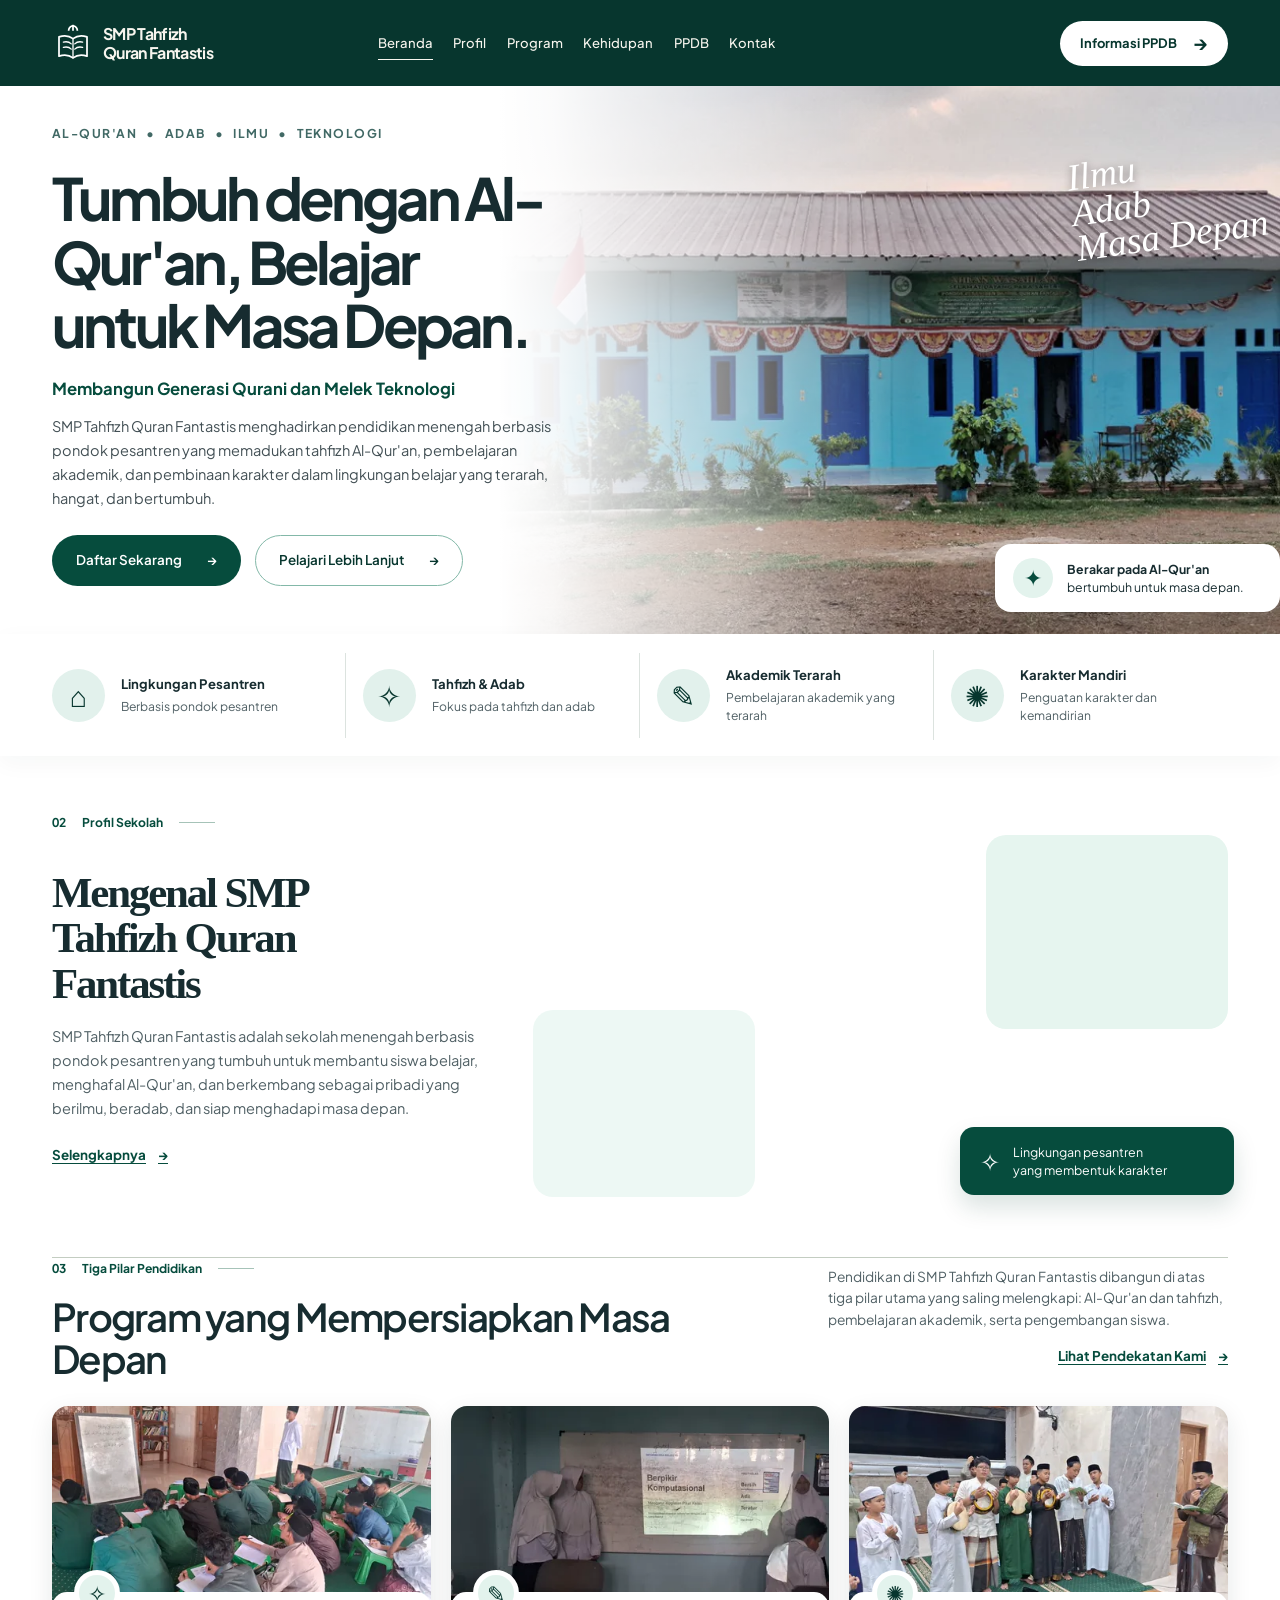
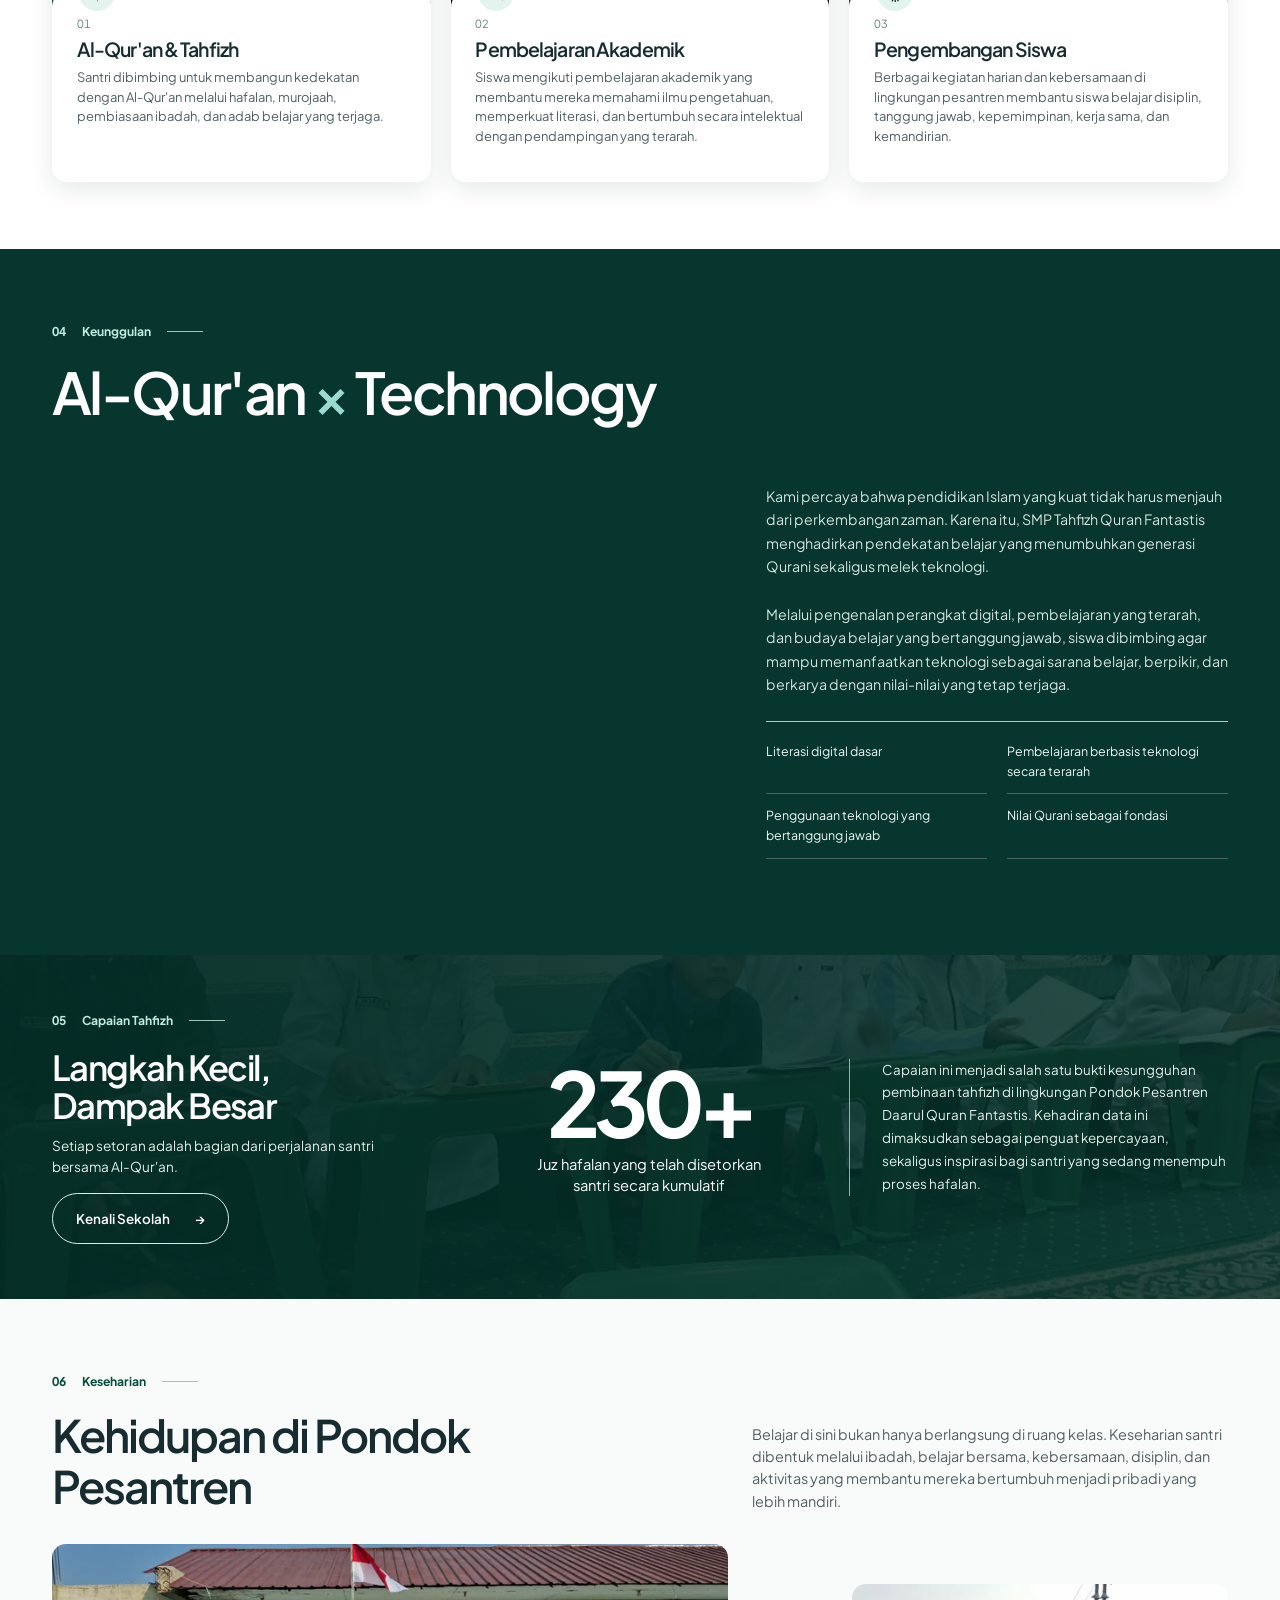
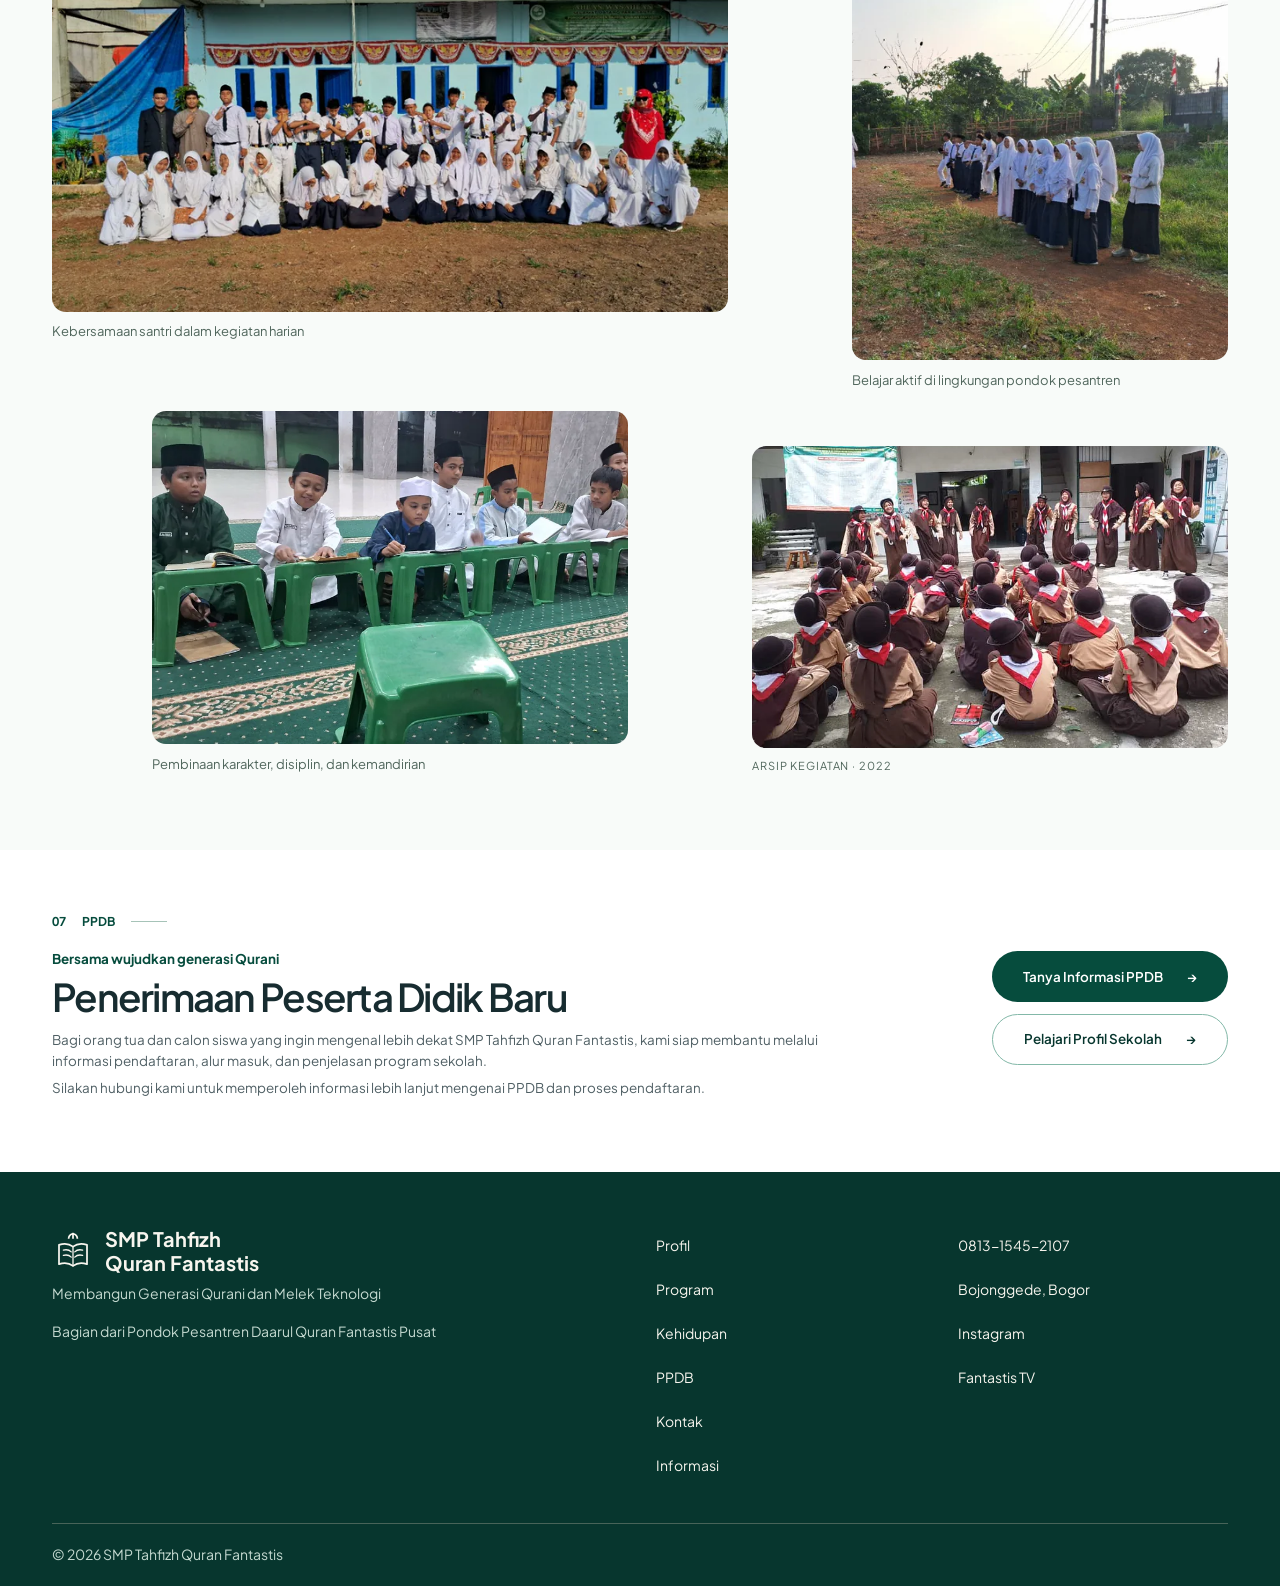
==== commit c5903650: "Refine P04 closing section and institutional footer" ====
--- a/index.html
+++ b/index.html
@@ -246,7 +246,7 @@
     <div class="container">
       <div class="editorial-grid footer__grid" data-reveal="quiet">
         <div class="footer__identity">
-          <a class="footer__name" href="#beranda">SMP Tahfizh Quran Fantastis</a>
+          <a class="footer__name" href="#beranda"><svg class="brand-mark" viewBox="0 0 48 48" fill="none" aria-hidden="true"><path d="M24 10v-5M19 10c0-3 2-5 5-6 3 1 5 3 5 6M8 17c6-2 12-1 16 2 4-3 10-4 16-2v22c-6-2-12-1-16 2-4-3-10-4-16-2V17Z" stroke="currentColor" stroke-width="2" stroke-linejoin="round"/><path d="M24 19v22M13 23c4-1 7 0 9 2M35 23c-4-1-7 0-9 2M13 29c4-1 7 0 9 2M35 29c-4-1-7 0-9 2" stroke="currentColor" stroke-width="1.5" stroke-linecap="round"/></svg><span>SMP Tahfizh<br>Quran Fantastis</span></a>
           <p>Membangun Generasi Qurani dan Melek Teknologi</p>
           <p>Bagian dari Pondok Pesantren Daarul Quran Fantastis Pusat</p>
         </div>
--- a/css/p04-home.css
+++ b/css/p04-home.css
@@ -139,14 +139,15 @@
 /* Clean enrollment close and compact institutional footer. */
 .p04 .ppdb { padding: 3.8rem 0 4.2rem; background: #fff; color: var(--p04-ink); }
 .p04 .ppdb__grid { display: grid; grid-template-columns: minmax(0, 1fr) auto; align-items: center; gap: 3rem; }
+.p04 .ppdb__content { grid-column: 1; }
 .p04 .ppdb .section-label, .p04 .ppdb .section-label > span { color: var(--p04-green); }
 .p04 .ppdb__kicker { margin: 0 0 0.3rem; color: var(--p04-green); font-size: 0.84rem; font-weight: 700; }
 .p04 .ppdb h2 { margin: 0 0 0.7rem; font-size: clamp(2.25rem, 3vw, 3.3rem); }
 .p04 .ppdb__content > p:not(.section-label):not(.ppdb__kicker) { max-width: 780px; margin: 0 0 0.4rem; color: var(--p04-muted); font-size: 0.84rem; line-height: 1.55; }
-.p04 .ppdb .actions { display: flex; flex-direction: column; align-items: stretch; min-width: 236px; margin: 0; gap: 0.7rem; }
+.p04 .ppdb .actions { grid-column: 2; display: flex; flex-direction: column; align-items: stretch; min-width: 236px; margin: 0; gap: 0.7rem; }
 .p04 .footer--home { padding: 3.4rem 0 1.3rem; background: var(--p04-deep); }
 .p04 .footer__grid { gap: 2rem; }
-.p04 .footer__name { margin-bottom: 0.5rem; font-weight: 700; }
+.p04 .footer__name { display: inline-flex; align-items: center; gap: 0.7rem; margin-bottom: 0.5rem; font-weight: 700; line-height: 1.2; }
 .p04 .footer p { color: #c4d9d0; }
 .p04 .footer__copyright { margin-top: 2rem; }
 
@@ -213,7 +214,7 @@
   .p04 .evidence__copy { grid-column: 1 / -1; padding: 1rem 0 0; border-left: 0; border-top: 1px solid #8db6a8; }
   .p04 .life .section-intro > :first-child, .p04 .life .section-intro > p { grid-column: 1 / -1; }
   .p04 .ppdb__grid { grid-template-columns: 1fr; gap: 1.5rem; }
-  .p04 .ppdb .actions { flex-direction: row; flex-wrap: wrap; }
+  .p04 .ppdb .actions { grid-column: 1; flex-direction: row; flex-wrap: wrap; }
 }
 @media (max-width: 600px) {
   .p04 .hero__eyebrow { font-size: 0.62rem; letter-spacing: 0.09em; }
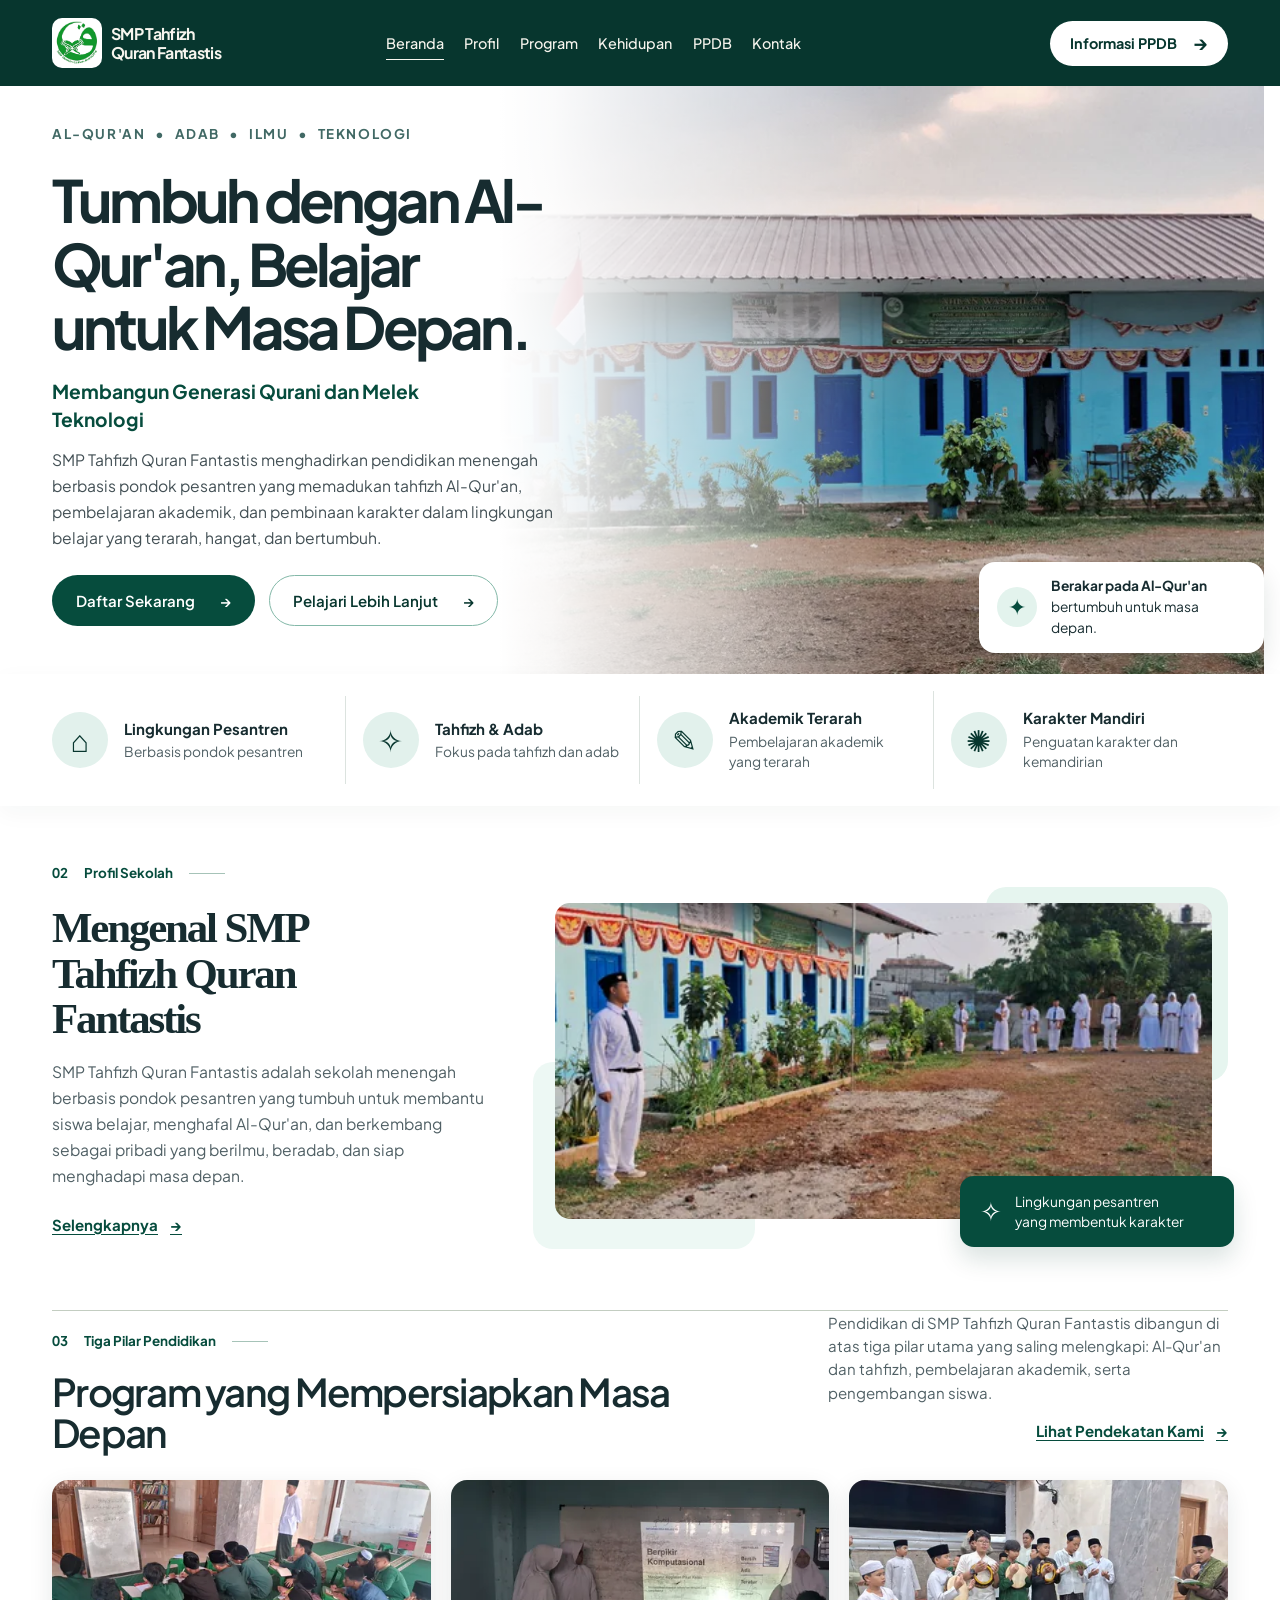
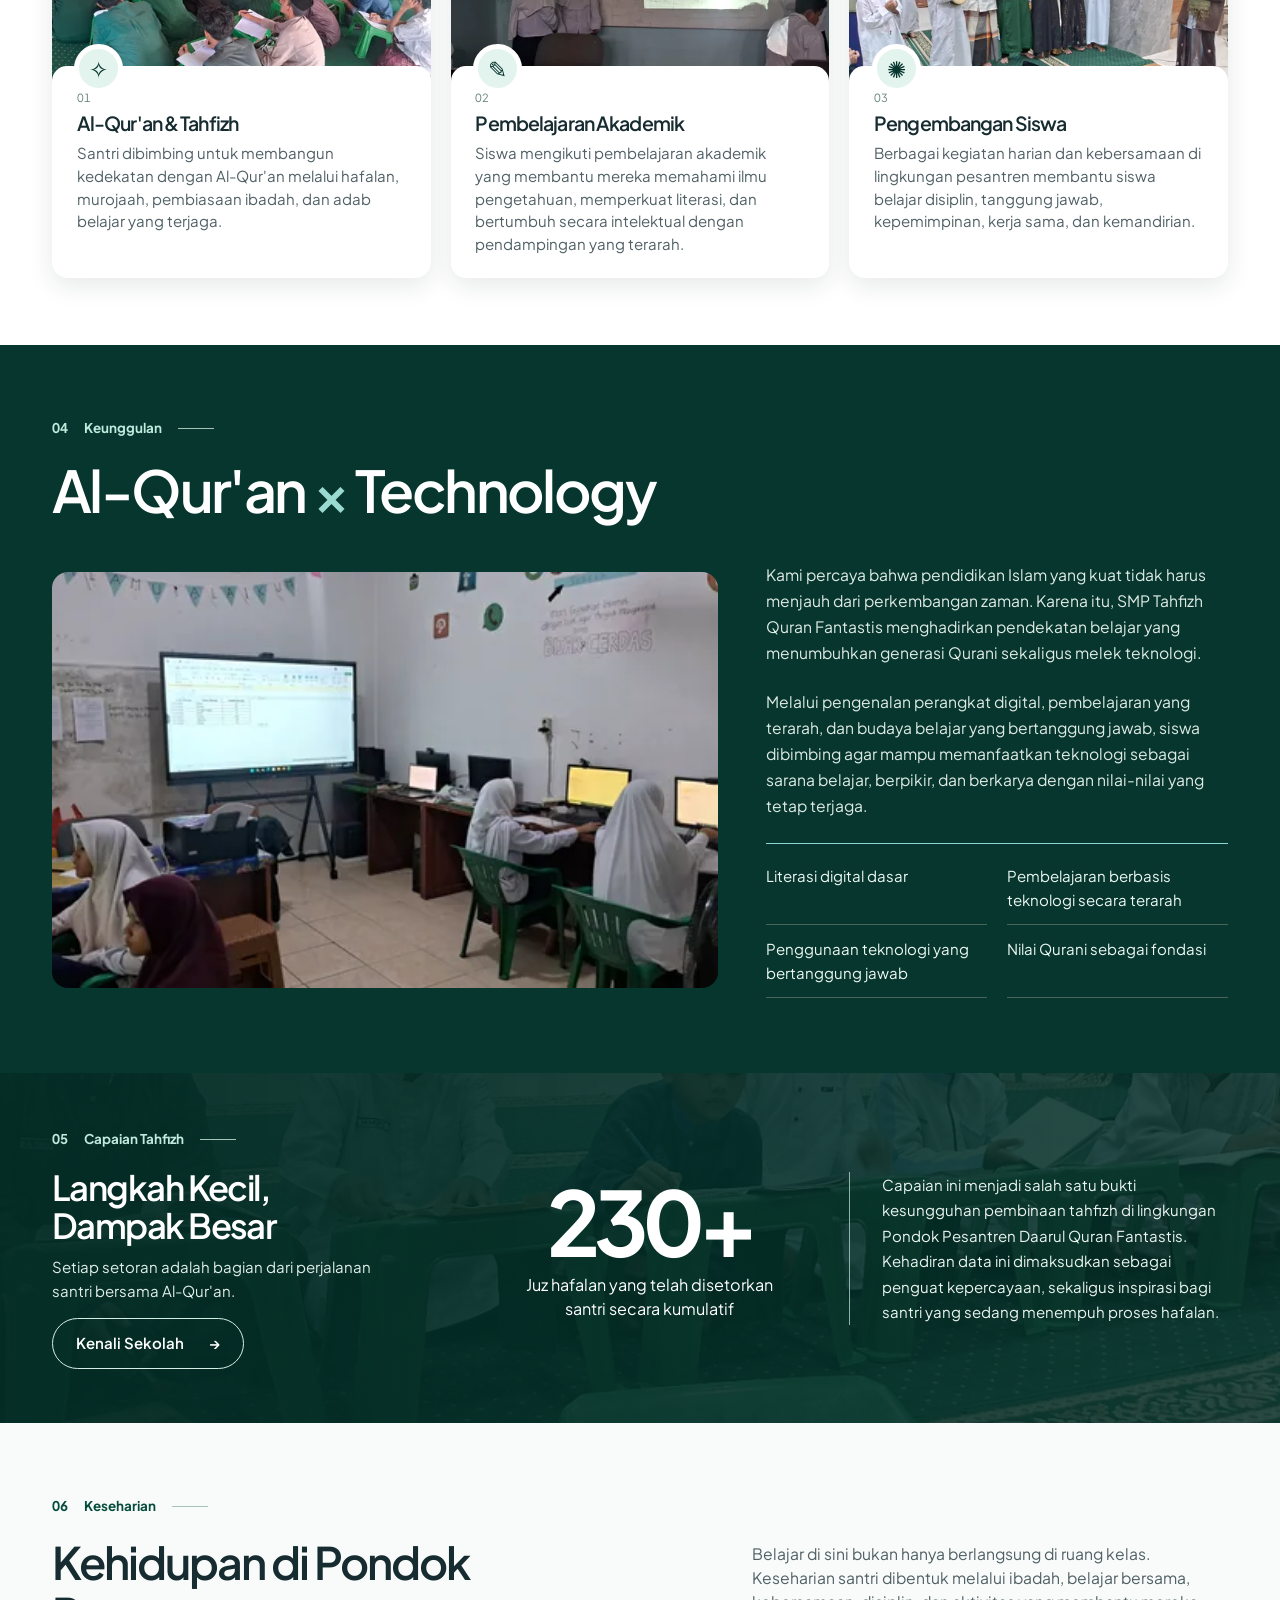
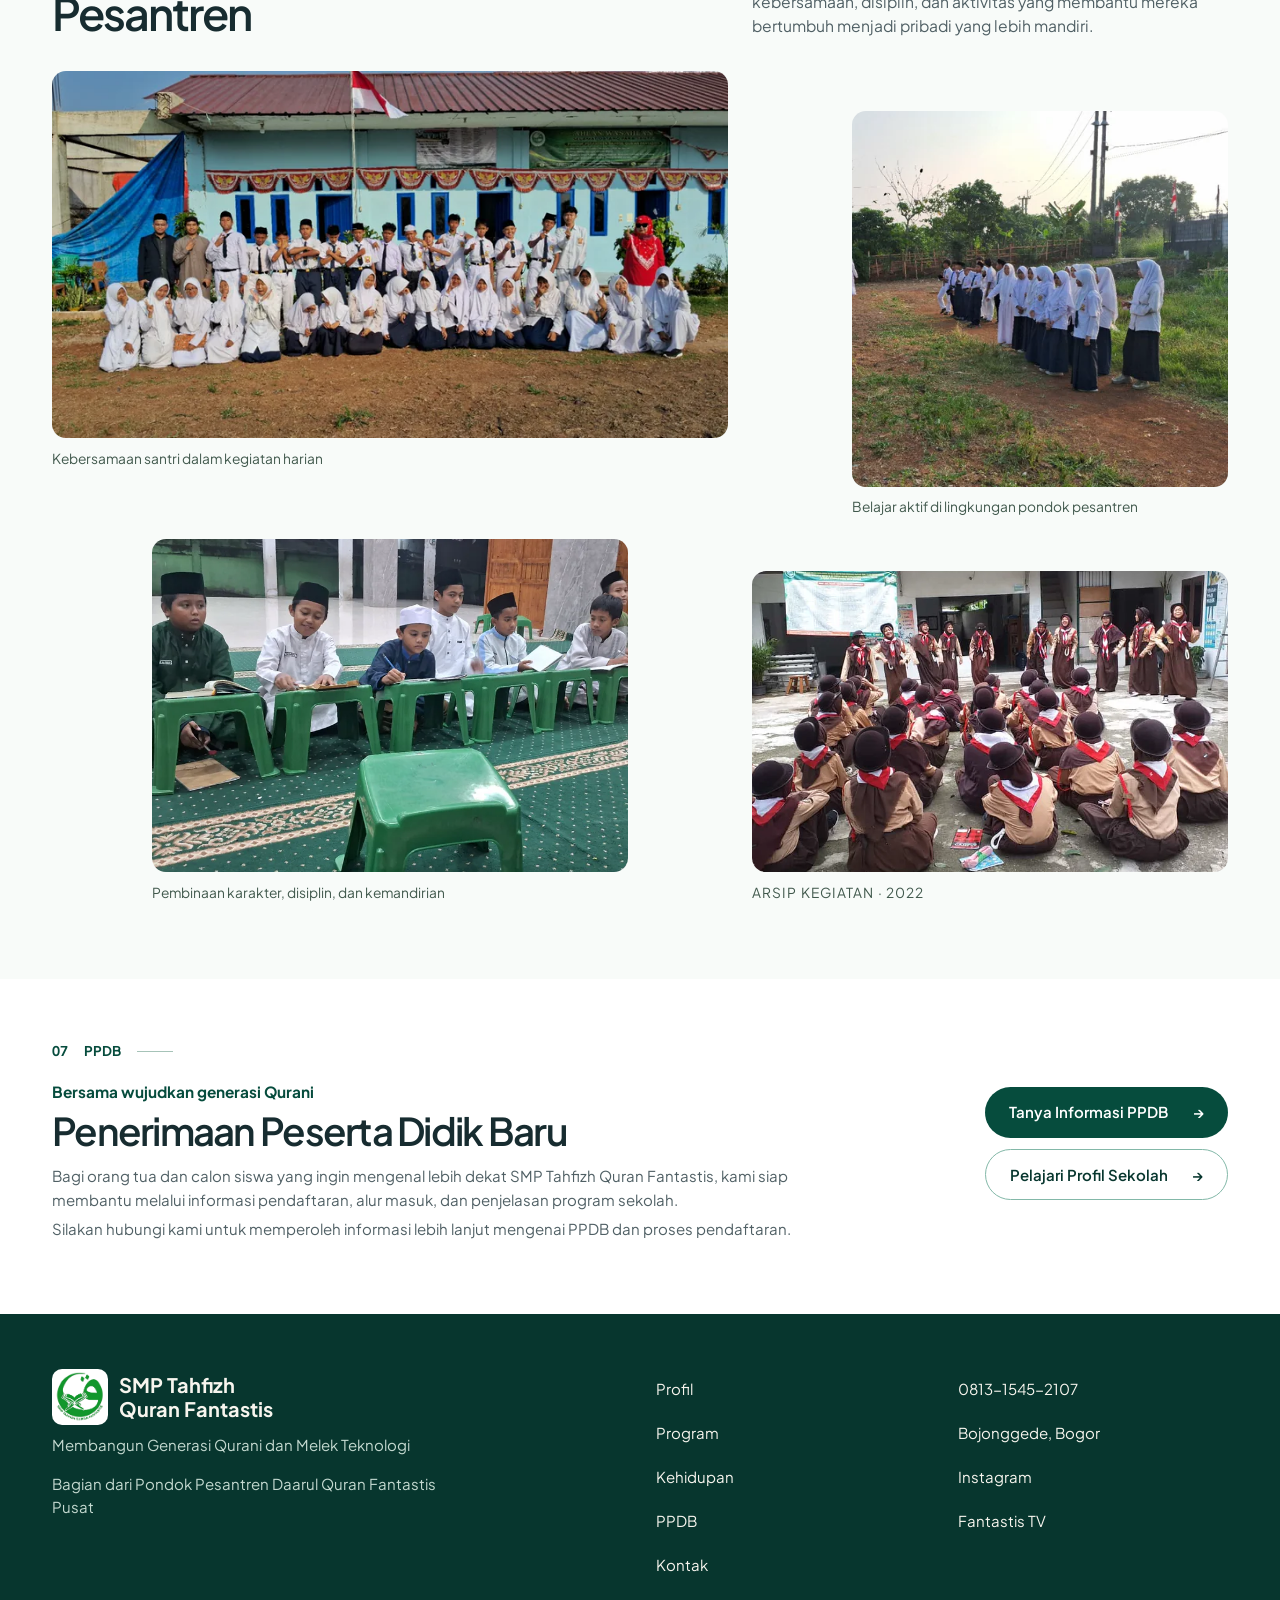
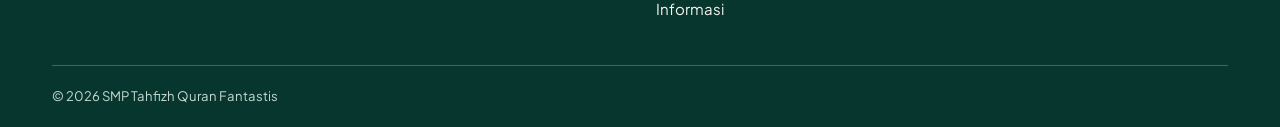
==== commit c8595b22: "Refine P04 readability and integrate official school logo" ====
--- a/index.html
+++ b/index.html
@@ -24,7 +24,7 @@
   <header class="header header--home">
     <div class="container header__container">
       <a href="#beranda" class="header__logo" aria-label="SMP Tahfizh Quran Fantastis — Beranda">
-        <svg class="brand-mark" viewBox="0 0 48 48" fill="none" aria-hidden="true"><path d="M24 10v-5M19 10c0-3 2-5 5-6 3 1 5 3 5 6M8 17c6-2 12-1 16 2 4-3 10-4 16-2v22c-6-2-12-1-16 2-4-3-10-4-16-2V17Z" stroke="currentColor" stroke-width="2" stroke-linejoin="round"/><path d="M24 19v22M13 23c4-1 7 0 9 2M35 23c-4-1-7 0-9 2M13 29c4-1 7 0 9 2M35 29c-4-1-7 0-9 2" stroke="currentColor" stroke-width="1.5" stroke-linecap="round"/></svg>
+        <span class="brand-logo" aria-hidden="true"></span>
         <span class="header__logo-text">SMP Tahfizh<br>Quran Fantastis</span>
       </a>
       <button class="nav__toggle" type="button" aria-label="Buka navigasi" aria-controls="primary-navigation" aria-expanded="false"><span aria-hidden="true">☰</span></button>
@@ -61,7 +61,6 @@
               sizes="(max-width: 600px) 100vw, (max-width: 960px) calc(100vw - 48px), (max-width: 1376px) 46vw, 628px" width="1080" height="864"
               fetchpriority="high" alt="Bangunan biru Pondok Pesantren Daarul Quran Fantastis Pusat dan halaman di depannya.">
         </div>
-        <p class="hero__signature" aria-hidden="true">Ilmu<br>Adab<br>Masa Depan</p>
         <aside class="hero__note" aria-label="Nilai pendidikan"><span class="hero__note-icon" aria-hidden="true">✦</span><span><strong>Berakar pada Al-Qur'an</strong><br>bertumbuh untuk masa depan.</span></aside>
       </div>
     </section>
@@ -246,7 +245,7 @@
     <div class="container">
       <div class="editorial-grid footer__grid" data-reveal="quiet">
         <div class="footer__identity">
-          <a class="footer__name" href="#beranda"><svg class="brand-mark" viewBox="0 0 48 48" fill="none" aria-hidden="true"><path d="M24 10v-5M19 10c0-3 2-5 5-6 3 1 5 3 5 6M8 17c6-2 12-1 16 2 4-3 10-4 16-2v22c-6-2-12-1-16 2-4-3-10-4-16-2V17Z" stroke="currentColor" stroke-width="2" stroke-linejoin="round"/><path d="M24 19v22M13 23c4-1 7 0 9 2M35 23c-4-1-7 0-9 2M13 29c4-1 7 0 9 2M35 29c-4-1-7 0-9 2" stroke="currentColor" stroke-width="1.5" stroke-linecap="round"/></svg><span>SMP Tahfizh<br>Quran Fantastis</span></a>
+          <a class="footer__name" href="#beranda"><span class="brand-logo" aria-hidden="true"></span><span>SMP Tahfizh<br>Quran Fantastis</span></a>
           <p>Membangun Generasi Qurani dan Melek Teknologi</p>
           <p>Bagian dari Pondok Pesantren Daarul Quran Fantastis Pusat</p>
         </div>
--- a/css/style.css
+++ b/css/style.css
@@ -95,7 +95,8 @@
 /* The mobile menu is an ordinary disclosure. Without JS every link stays visible. */
 .header { position: sticky; top: 0; z-index: 100; background: var(--bg-white); border-bottom: 1px solid var(--border-color); }
 .header__container { min-height: 78px; display: flex; align-items: center; justify-content: space-between; gap: 1.5rem; }
-.header__logo { flex-shrink: 0; text-decoration: none; }
+.header__logo { display: inline-flex; align-items: center; gap: 0.6rem; flex-shrink: 0; text-decoration: none; }
+.brand-logo { display: block; flex: none; width: 50px; height: 50px; border-radius: 10px; background: #fff url('../assets/images/brand/smptqf-logo.png') center / calc(100% - 6px) calc(100% - 6px) no-repeat; }
 .header__logo-text { display: block; font-size: 1rem; font-weight: 700; line-height: 1.3; letter-spacing: -0.03em; color: var(--primary-dark); }
 .nav__list { display: flex; align-items: center; gap: clamp(0.75rem, 2.1vw, 2rem); list-style: none; }
 .nav__link { display: inline-flex; align-items: center; min-height: 44px; font-size: var(--text-sm); font-weight: 500; color: var(--text-main); text-decoration: none; }
@@ -111,6 +112,15 @@
 .header--internal .nav__toggle { border-color: var(--border-on-dark); }
 .internal .nav__link { position: relative; }
 .internal .nav__link[aria-current] { text-decoration-thickness: 1px; }
+.internal { --internal-copy: 1.025rem; --internal-action: 0.94rem; --internal-label: 0.84rem; }
+.internal .nav__link, .internal .btn, .internal .text-link { font-size: var(--internal-action); }
+.internal .section-label { font-size: var(--internal-label); }
+.internal .internal-section p:not(.section-label):not(.vision-editorial__index):not(.direction-row__index),
+.internal .internal-section li, .internal .internal-cta__content p,
+.internal .error-state__content > p { font-size: var(--internal-copy); }
+.internal .contact-row dt { font-size: var(--internal-label); }
+.internal .form label { font-size: var(--internal-action); }
+.internal .form input, .internal .form textarea { font-size: 1rem; }
 .internal-section { padding: clamp(4.5rem, 7vw, 6.5rem) 0; }
 .page-hero { background: var(--bg-dark); color: var(--text-light); border-bottom: 1px solid var(--border-on-dark); padding: clamp(3.75rem, 6vw, 5.75rem) 0 clamp(4.5rem, 7vw, 6.75rem); --focus: var(--text-light); }
 .page-hero__grid { align-items: start; }
@@ -192,7 +202,8 @@
 .error-state__content > p { max-width: 38rem; color: var(--text-on-dark); }
 .error-state .text-link { color: var(--text-light); }
 .footer { padding: 2.5rem 0; background: var(--bg-deepest); color: var(--text-light); text-align: center; --focus: var(--text-light); }
-.footer p { color: var(--text-on-dark); font-size: var(--text-sm); margin-bottom: 0; }
+.footer p { color: var(--text-on-dark); font-size: 0.94rem; margin-bottom: 0; }
+.footer p.footer__copyright { color: #c5d8ce; font-size: 0.82rem; }
 .footer a { color: var(--text-light); }
 
 /* Homepage: editorial surfaces and alignment, without generic card shells. */
@@ -264,11 +275,12 @@
 .ppdb .actions { margin-top: 2rem; }
 .footer--home { padding: 4rem 0 1.5rem; text-align: left; }
 .footer__identity { grid-column: 1 / 6; }
-.footer__name { display: inline-block; font-size: 1.25rem; line-height: 1.4; font-weight: 600; margin-bottom: 1rem; text-decoration: none; }
+.footer__name { display: inline-flex; align-items: center; gap: 0.75rem; font-size: 1.25rem; line-height: 1.25; font-weight: 600; margin-bottom: 1rem; text-decoration: none; }
+.footer__name .brand-logo { width: 56px; height: 56px; }
 .footer__identity p { max-width: 25rem; margin-bottom: 1rem; }
 .footer__nav { grid-column: 7 / 9; }
 .footer__contact { grid-column: 10 / -1; font-style: normal; }
-.footer__nav a, .footer__contact a { display: table; min-height: 44px; padding-block: 0.5rem; font-size: var(--text-sm); text-decoration: none; }
+.footer__nav a, .footer__contact a { display: table; min-height: 44px; padding-block: 0.5rem; font-size: 0.94rem; text-decoration: none; }
 .footer__nav a:hover, .footer__contact a:hover { text-decoration: underline; }
 .footer__copyright { border-top: 1px solid var(--border-on-dark); margin-top: 3rem; padding-top: 1.25rem; }
 
@@ -324,6 +336,7 @@
 }
 @media (max-width: 760px) {
   .header__container { min-height: 66px; flex-wrap: wrap; gap: 0; padding-block: 0.65rem; }
+  .header .brand-logo { width: 44px; height: 44px; }
   .header__logo-text { font-size: 0.875rem; }
   .header__container > .btn { display: none; }
   .nav { width: 100%; order: 3; }
@@ -370,6 +383,8 @@
 }
 @media (max-width: 600px) {
   :root { --gutter: 1.5rem; --grid-gap: 1rem; }
+  html:not(.navigation-enhanced) [id] { scroll-margin-top: 1.25rem; }
+  .internal { --internal-copy: 1rem; --internal-action: 0.9rem; --internal-label: 0.8rem; }
   html { scroll-padding-top: 5rem; }
   .editorial-grid { grid-template-columns: repeat(4, minmax(0, 1fr)); }
   .hero { padding-top: 2.5rem; padding-bottom: 0; }
--- a/css/p04-home.css
+++ b/css/p04-home.css
@@ -6,6 +6,11 @@
   --p04-muted: #506065;
   --p04-mint: #e3f3ed;
   --p04-line: #e4e9e6;
+  --p04-copy: 0.98rem;
+  --p04-support: 0.94rem;
+  --p04-small: 0.86rem;
+  --p04-label: 0.84rem;
+  --p04-action: 0.94rem;
   background: #fff;
   color: var(--p04-ink);
   line-height: 1.55;
@@ -14,12 +19,12 @@
 .p04 p { color: var(--p04-muted); }
 .p04 section { padding: 0; }
 .p04 h1, .p04 h2, .p04 h3 { color: var(--p04-ink); letter-spacing: -0.045em; }
-.p04 .btn { min-height: 51px; border-radius: 100px; padding: 0.8rem 1.45rem; gap: 1.55rem; font-size: 0.84rem; }
+.p04 .btn { min-height: 51px; border-radius: 100px; padding: 0.8rem 1.45rem; gap: 1.55rem; font-size: var(--p04-action); }
 .p04 .btn--primary { color: #fff; background: var(--p04-green); }
 .p04 .btn--outline { color: var(--p04-deep); border-color: #83b8a8; background: #fff; }
 .p04 .btn--outline-light { color: #fff; border-color: #d5eee6; background: transparent; }
-.p04 .text-link { color: var(--p04-green); font-weight: 700; font-size: 0.84rem; text-decoration-color: currentColor; }
-.p04 .section-label { align-items: center; gap: 1rem; margin-bottom: 1.1rem; color: var(--p04-green); font-size: 0.76rem; font-weight: 700; letter-spacing: 0; white-space: nowrap; }
+.p04 .text-link { color: var(--p04-green); font-weight: 700; font-size: var(--p04-action); text-decoration-color: currentColor; }
+.p04 .section-label { align-items: center; gap: 1rem; margin-bottom: 1.1rem; color: var(--p04-green); font-size: var(--p04-label); font-weight: 700; letter-spacing: 0; white-space: nowrap; }
 .p04 .section-label > span { color: var(--p04-green); font-weight: 700; }
 .p04 .section-label::after { content: ""; width: 36px; height: 1px; background: #a6c3b8; }
 
@@ -27,50 +32,47 @@
 .p04 .header--home { background: var(--p04-deep); border: 0; }
 .p04 .header__container { min-height: 86px; gap: 2.3rem; }
 .p04 .header__logo { display: inline-flex; align-items: center; gap: 0.55rem; color: #fff; }
-.p04 .brand-mark { width: 42px; height: 42px; flex: none; }
 .p04 .header__logo-text { font-size: 1rem; line-height: 1.2; letter-spacing: -0.04em; }
 .p04 .nav { margin-left: clamp(4rem, 10vw, 9rem); margin-right: auto; }
 .p04 .nav__list { gap: clamp(1rem, 1.6vw, 1.8rem); }
-.p04 .nav__link { font-size: 0.82rem; font-weight: 500; }
-.p04 .header__cta { display: inline-flex; align-items: center; justify-content: center; gap: 1rem; min-height: 45px; padding: 0.58rem 1.25rem; border-radius: 100px; background: #fff; color: var(--p04-deep); text-decoration: none; font-size: 0.81rem; font-weight: 700; white-space: nowrap; }
+.p04 .nav__link { font-size: 0.9rem; font-weight: 500; }
+.p04 .header__cta { display: inline-flex; align-items: center; justify-content: center; gap: 1rem; min-height: 45px; padding: 0.58rem 1.25rem; border-radius: 100px; background: #fff; color: var(--p04-deep); text-decoration: none; font-size: 0.9rem; font-weight: 700; white-space: nowrap; }
 .p04 .header__cta span { font-size: 1.2rem; line-height: 1; }
 .p04 .header--home.is-scrolled { background: var(--p04-deep); }
 
 /* Hero photograph shares a single plane with the editorial text. */
 .p04 .hero { position: relative; min-height: 548px; overflow: hidden; background: #fff; color: var(--p04-ink); }
 .p04 .hero__container { position: relative; min-height: 548px; display: flex; align-items: center; width: 100%; max-width: none; padding-inline: max(52px, calc((100% - 1320px) / 2)); }
-.p04 .hero__media { position: absolute; inset: 0 0 0 39%; width: auto; height: 100%; margin: 0; overflow: hidden; border-radius: 0; }
+.p04 .hero__media { position: absolute; inset: 0 16px 0 39%; width: auto; height: 100%; margin: 0; overflow: hidden; border-radius: 0; }
 .p04 .hero__image { width: 100%; height: 100%; aspect-ratio: auto; object-fit: cover; object-position: 56% 50%; filter: saturate(0.78); }
 .p04 .hero__media::after { content: ""; position: absolute; inset: 0; pointer-events: none; background: linear-gradient(90deg, #fff 0%, rgb(255 255 255 / 94%) 7%, rgb(255 255 255 / 54%) 29%, rgb(255 255 255 / 0%) 53%); }
 .p04 .hero__content { position: relative; z-index: 2; width: min(570px, 53%); padding: 2.3rem 0 3rem; }
-.p04 .hero__eyebrow { color: #416965; font-size: 0.76rem; font-weight: 700; letter-spacing: 0.12em; margin: 0 0 1.4rem; text-transform: uppercase; }
+.p04 .hero__eyebrow { color: #416965; font-size: var(--p04-label); font-weight: 700; letter-spacing: 0.12em; margin: 0 0 1.4rem; text-transform: uppercase; }
 .p04 .hero__eyebrow span { padding-inline: 0.35rem; }
 .p04 .hero h1 { max-width: 12ch; margin-bottom: 1.25rem; color: var(--p04-ink); font-size: clamp(3.2rem, 4.55vw, 4.45rem); font-weight: 700; line-height: 1.09; letter-spacing: -0.065em; }
-.p04 .hero__tagline { max-width: 28rem; margin: 0 0 0.8rem; color: var(--p04-green); font-size: 1.04rem; font-weight: 700; line-height: 1.45; }
-.p04 .hero__support { max-width: 33rem; margin: 0 0 1.55rem; color: #435055; font-size: 0.91rem; line-height: 1.65; }
+.p04 .hero__tagline { max-width: 28rem; margin: 0 0 0.8rem; color: var(--p04-green); font-size: 1.2rem; font-weight: 700; line-height: 1.45; }
+.p04 .hero__support { max-width: 33rem; margin: 0 0 1.55rem; color: #435055; font-size: var(--p04-copy); line-height: 1.65; }
 .p04 .hero .actions { gap: 0.85rem; }
-.p04 .hero__signature { position: absolute; z-index: 2; right: 1rem; top: 3.8rem; color: #fff; font: italic 2.35rem/0.95 Georgia, serif; transform: rotate(-8deg); text-shadow: 0 2px 8px rgb(0 0 0 / 40%); }
-.p04 .hero__note { position: absolute; z-index: 2; right: 0; bottom: 1.35rem; display: flex; align-items: center; gap: 0.9rem; width: 285px; padding: 0.9rem 1.1rem; border-radius: 16px; background: #fff; color: var(--p04-ink); box-shadow: 0 12px 25px rgb(6 40 32 / 12%); font-size: 0.77rem; line-height: 1.5; }
+.p04 .hero__note { position: absolute; z-index: 2; right: 1rem; bottom: 1.35rem; display: flex; align-items: center; gap: 0.9rem; width: 285px; padding: 0.9rem 1.1rem; border-radius: 16px; background: #fff; color: var(--p04-ink); box-shadow: 0 12px 25px rgb(6 40 32 / 12%); font-size: var(--p04-small); line-height: 1.5; }
 .p04 .hero__note strong { font-weight: 700; }
 .p04 .hero__note-icon { display: grid; place-items: center; flex: none; width: 40px; height: 40px; border-radius: 50%; background: var(--p04-mint); color: var(--p04-green); font-size: 1.35rem; }
 
 /* Benefit strip is part of the Hero composition, without another numbered section. */
 .p04 .benefits { position: relative; z-index: 3; background: #fff; box-shadow: 0 7px 22px rgb(16 48 41 / 4%); }
-.p04 .benefits__grid { display: grid; grid-template-columns: repeat(4, minmax(0, 1fr)); min-height: 122px; align-items: center; }
+.p04 .benefits__grid { display: grid; grid-template-columns: repeat(4, minmax(0, 1fr)); min-height: 132px; align-items: center; }
 .p04 .benefit { display: flex; align-items: center; gap: 1rem; min-width: 0; padding: 1rem 1.05rem; border-right: 1px solid #dce3df; }
 .p04 .benefit:first-child { padding-left: 0; }
 .p04 .benefit:last-child { border: 0; padding-right: 0; }
-.p04 .benefit__icon { display: grid; place-items: center; flex: none; width: 53px; height: 53px; border-radius: 50%; background: #e2f1ec; color: var(--p04-deep); font-size: 1.8rem; line-height: 1; }
-.p04 .benefit strong { display: block; color: var(--p04-ink); font-size: 0.82rem; line-height: 1.4; }
-.p04 .benefit p { margin: 0.2rem 0 0; font-size: 0.76rem; line-height: 1.5; }
+.p04 .benefit__icon { display: grid; place-items: center; flex: none; width: 56px; height: 56px; border-radius: 50%; background: #e2f1ec; color: var(--p04-deep); font-size: 1.9rem; line-height: 1; }
+.p04 .benefit strong { display: block; color: var(--p04-ink); font-size: 0.94rem; line-height: 1.4; }
+.p04 .benefit p { margin: 0.2rem 0 0; font-size: var(--p04-small); line-height: 1.5; }
 
 /* Profile image, soft geometry, and factual floating panel. */
 .p04 .profile { padding: 3.5rem 0 2.35rem; background: #fff; }
 .p04 .profile__grid { align-items: center; gap: 2rem; }
 .p04 .profile__content { grid-column: 1 / 6; max-width: 440px; }
 .p04 .profile__content h2 { max-width: 13ch; margin: 0 0 1.1rem; font: 700 clamp(2.5rem, 3.35vw, 3.5rem)/1.06 Georgia, serif; letter-spacing: -0.05em; }
-.p04 .profile__content p { margin: 0 0 0.85rem; font-size: 0.91rem; line-height: 1.65; }
-.p04 .profile__content p:nth-of-type(2) { font-size: 0.82rem; }
+.p04 .profile__content p { margin: 0 0 0.85rem; font-size: var(--p04-copy); line-height: 1.65; }
 .p04 .profile__visual { grid-column: 6 / -1; position: relative; padding: 0 1rem 1.9rem 0; }
 .p04 .profile__visual::before, .p04 .profile__visual::after { content: ""; position: absolute; z-index: 0; background: #e6f5ef; border-radius: 20px; }
 .p04 .profile__visual::before { width: 36%; height: 56%; right: 0; top: -0.95rem; }
@@ -78,8 +80,8 @@
 .p04 .profile__visual .media-frame { position: relative; z-index: 1; border-radius: 15px; }
 .p04 .profile__visual img { width: 100%; height: 316px; aspect-ratio: auto; object-fit: cover; object-position: center 46%; }
 .p04 .profile__panel { position: absolute; z-index: 2; right: -0.4rem; bottom: 0.1rem; display: flex; align-items: center; gap: 0.8rem; min-width: 274px; padding: 1rem 1.25rem; border-radius: 14px; background: var(--p04-green); color: #fff; box-shadow: 0 12px 25px rgb(4 60 47 / 15%); }
-.p04 .profile__panel span { font-size: 1.5rem; line-height: 1; }
-.p04 .profile__panel p { margin: 0; color: #fff; font-size: 0.78rem; line-height: 1.45; }
+.p04 .profile__panel span { font-size: 1.65rem; line-height: 1; }
+.p04 .profile__panel p { margin: 0; color: #fff; font-size: var(--p04-small); line-height: 1.45; }
 
 /* Three compact photographic cards. */
 .p04 .pillars { padding: 1.5rem 0 4.2rem; background: #fff; }
@@ -88,17 +90,17 @@
 .p04 .pillars__heading { display: grid; grid-template-columns: minmax(0, 1.2fr) minmax(0, 0.8fr); align-items: end; gap: 4rem; margin-bottom: 1.7rem; }
 .p04 .pillars__heading h2 { max-width: 690px; margin: 0; font-size: clamp(2.35rem, 3vw, 3.4rem); line-height: 1.07; }
 .p04 .pillars__heading > div:last-child { justify-self: end; max-width: 400px; }
-.p04 .pillars__heading p:not(.section-label) { margin-bottom: 0.3rem; font-size: 0.86rem; line-height: 1.55; }
+.p04 .pillars__heading p:not(.section-label) { margin-bottom: 0.3rem; font-size: var(--p04-support); line-height: 1.55; }
 .p04 .pillars__heading .text-link { float: right; }
 .p04 .pillars__grid { gap: 1.25rem; }
 .p04 .pillar { position: relative; min-width: 0; border-radius: 16px; background: #fff; box-shadow: 0 8px 24px rgb(20 44 38 / 10%); }
 .p04 .pillar .media-frame { height: 206px; border-radius: 16px 16px 0 0; }
 .p04 .pillar img { width: 100%; height: 100%; aspect-ratio: auto; object-fit: cover; }
 .p04 .pillar__body { position: relative; z-index: 1; min-height: 190px; margin-top: -20px; padding: 1.45rem 1.55rem 1.4rem; border-radius: 15px; background: #fff; }
-.p04 .pillar__badge { position: absolute; left: 1.4rem; top: -1.35rem; display: grid; place-items: center; width: 46px; height: 46px; border: 5px solid #fff; border-radius: 50%; background: var(--p04-mint); color: var(--p04-deep); font-size: 1.35rem; }
+.p04 .pillar__badge { position: absolute; left: 1.4rem; top: -1.35rem; display: grid; place-items: center; width: 49px; height: 49px; border: 5px solid #fff; border-radius: 50%; background: var(--p04-mint); color: var(--p04-deep); font-size: 1.45rem; }
 .p04 .pillar__number { margin: 0 0 0.28rem; padding: 0; color: #64837a; font-size: 0.7rem; }
 .p04 .pillar h3 { margin: 0 0 0.45rem; font-size: 1.22rem; line-height: 1.25; }
-.p04 .pillar__body > p:last-child { margin: 0; color: var(--p04-muted); font-size: 0.81rem; line-height: 1.5; }
+.p04 .pillar__body > p:last-child { margin: 0; color: var(--p04-muted); font-size: var(--p04-support); line-height: 1.5; }
 
 /* Signature story and authentic evidence. */
 .p04 .technology { padding: 4.5rem 0 4.7rem; background: var(--p04-deep); }
@@ -109,24 +111,24 @@
 .p04 .technology__grid > .media-frame { grid-column: 1 / 8; border-radius: 16px; }
 .p04 .technology__grid img { aspect-ratio: 16 / 10; }
 .p04 .technology__content { grid-column: 8 / -1; }
-.p04 .technology__content p { color: #d3e2dc; font-size: 0.89rem; line-height: 1.65; }
+.p04 .technology__content p { color: #deebe5; font-size: var(--p04-copy); line-height: 1.65; }
 .p04 .technology__points { display: grid; grid-template-columns: repeat(2, minmax(0, 1fr)); gap: 0 1.25rem; margin: 1.3rem 0 0; }
-.p04 .technology__points li { color: #ecf8f2; font-size: 0.78rem; }
+.p04 .technology__points li { color: #ecf8f2; font-size: var(--p04-support); }
 .p04 .evidence { position: relative; min-height: 317px; padding: 3.4rem 0; background: linear-gradient(90deg, rgb(3 44 37 / 96%), rgb(3 44 37 / 84%)), url('../assets/images/p03/1000213703-1080.webp') center 48% / cover; background-color: #032c25; color: #fff; }
 .p04 .evidence__grid { display: grid; grid-template-columns: minmax(0, 1.05fr) minmax(0, 0.8fr) minmax(0, 1fr); align-items: center; gap: 3rem; }
 .p04 .evidence .section-label, .p04 .evidence .section-label > span { color: #c1e9dd; }
 .p04 .evidence__intro h2 { margin: 0 0 0.7rem; color: #fff; font-size: clamp(2rem, 2.7vw, 3rem); line-height: 1.1; }
-.p04 .evidence__intro > p:not(.section-label) { max-width: 22rem; margin: 0 0 1rem; color: #e2eee9; font-size: 0.85rem; }
+.p04 .evidence__intro > p:not(.section-label) { max-width: 22rem; margin: 0 0 1rem; color: #e2eee9; font-size: var(--p04-support); }
 .p04 .evidence__metric { grid-column: auto; text-align: center; }
 .p04 .evidence__value { margin: 0; color: #fff; font-size: clamp(4.7rem, 7vw, 7rem); font-weight: 700; line-height: 1; }
-.p04 .evidence__label { max-width: 16rem; margin: 0.45rem auto 0; color: #fff; font-size: 0.92rem; line-height: 1.45; }
-.p04 .evidence__copy { grid-column: auto; margin: 0; padding-left: 2rem; border-left: 1px solid #8db6a8; color: #e2eee9; font-size: 0.84rem; line-height: 1.7; }
+.p04 .evidence__label { max-width: 16rem; margin: 0.45rem auto 0; color: #fff; font-size: 1.01rem; line-height: 1.45; }
+.p04 .evidence__copy { grid-column: auto; margin: 0; padding-left: 2rem; border-left: 1px solid #8db6a8; color: #eaf5ef; font-size: var(--p04-support); line-height: 1.7; }
 
 /* Everyday life keeps the approved mosaic and captions. */
 .p04 .life { padding: 4.5rem 0 4.7rem; background: #f8fbf9; }
 .p04 .life .section-intro { align-items: end; margin-bottom: 2rem; }
 .p04 .life .section-intro > :first-child { grid-column: 1 / 7; }
-.p04 .life .section-intro > p { grid-column: 8 / -1; font-size: 0.9rem; }
+.p04 .life .section-intro > p { grid-column: 8 / -1; font-size: var(--p04-copy); }
 .p04 .life h2 { max-width: 15ch; margin-bottom: 0; font-size: clamp(2.5rem, 3.5vw, 3.6rem); }
 .p04 .life__mosaic { row-gap: 1.3rem; }
 .p04 .life__mosaic .media-frame { border-radius: 14px; }
@@ -134,16 +136,16 @@
 .p04 .life__group img { aspect-ratio: 16 / 8.7; }
 .p04 .life__learning img { aspect-ratio: 4 / 2.8; }
 .p04 .life__archive img { aspect-ratio: 3 / 1.9; }
-.p04 .life figcaption { padding-top: 0.6rem; color: #50665c; }
+.p04 .life figcaption { padding-top: 0.6rem; color: #41594d; font-size: var(--p04-small); }
 
 /* Clean enrollment close and compact institutional footer. */
 .p04 .ppdb { padding: 3.8rem 0 4.2rem; background: #fff; color: var(--p04-ink); }
 .p04 .ppdb__grid { display: grid; grid-template-columns: minmax(0, 1fr) auto; align-items: center; gap: 3rem; }
 .p04 .ppdb__content { grid-column: 1; }
 .p04 .ppdb .section-label, .p04 .ppdb .section-label > span { color: var(--p04-green); }
-.p04 .ppdb__kicker { margin: 0 0 0.3rem; color: var(--p04-green); font-size: 0.84rem; font-weight: 700; }
+.p04 .ppdb__kicker { margin: 0 0 0.3rem; color: var(--p04-green); font-size: 0.96rem; font-weight: 700; }
 .p04 .ppdb h2 { margin: 0 0 0.7rem; font-size: clamp(2.25rem, 3vw, 3.3rem); }
-.p04 .ppdb__content > p:not(.section-label):not(.ppdb__kicker) { max-width: 780px; margin: 0 0 0.4rem; color: var(--p04-muted); font-size: 0.84rem; line-height: 1.55; }
+.p04 .ppdb__content > p:not(.section-label):not(.ppdb__kicker) { max-width: 780px; margin: 0 0 0.4rem; color: var(--p04-muted); font-size: var(--p04-support); line-height: 1.55; }
 .p04 .ppdb .actions { grid-column: 2; display: flex; flex-direction: column; align-items: stretch; min-width: 236px; margin: 0; gap: 0.7rem; }
 .p04 .footer--home { padding: 3.4rem 0 1.3rem; background: var(--p04-deep); }
 .p04 .footer__grid { gap: 2rem; }
@@ -164,6 +166,7 @@
   .p04 .profile__content { grid-column: 1 / 4; }
   .p04 .profile__visual { grid-column: 4 / -1; }
   .p04 .profile__content h2 { font-size: 2.6rem; }
+  .p04 .pillars { padding-bottom: 3.85rem; }
   .p04 .technology__grid > .media-frame { grid-column: 1 / 4; }
   .p04 .technology__content { grid-column: 4 / -1; }
 }
@@ -181,7 +184,6 @@
 @media (max-width: 760px) {
   .p04 .container { width: calc(100% - 48px); }
   .p04 .header__container { min-height: 70px; }
-  .p04 .brand-mark { width: 35px; height: 35px; }
   .p04 .header__cta { display: none; }
   .p04 .nav { margin: 0; }
   .p04 .hero, .p04 .hero__container { min-height: 0; }
@@ -190,7 +192,6 @@
   .p04 .hero h1 { max-width: 15ch; font-size: clamp(2.65rem, 7.2vw, 4rem); }
   .p04 .hero__media { position: relative; inset: auto; width: calc(100% + 48px); height: 360px; margin-inline: -24px; }
   .p04 .hero__media::after { background: linear-gradient(180deg, #fff 0%, transparent 26%); }
-  .p04 .hero__signature { top: auto; bottom: 12rem; right: 1rem; font-size: 2rem; }
   .p04 .hero__note { right: 1rem; bottom: 1rem; }
   .p04 .benefits__grid { grid-template-columns: repeat(2, minmax(0, 1fr)); padding-block: 1rem; }
   .p04 .benefit:nth-child(2) { border-right: 0; }
@@ -217,20 +218,19 @@
   .p04 .ppdb .actions { grid-column: 1; flex-direction: row; flex-wrap: wrap; }
 }
 @media (max-width: 600px) {
-  .p04 .hero__eyebrow { font-size: 0.62rem; letter-spacing: 0.09em; }
+  .p04 { --p04-copy: 0.94rem; --p04-support: 0.9rem; --p04-small: 0.8rem; --p04-label: 0.76rem; --p04-action: 0.88rem; }
+  .p04 .hero__eyebrow { font-size: 0.72rem; letter-spacing: 0.07em; }
   .p04 .hero h1 { font-size: clamp(2.35rem, 10vw, 3.4rem); }
-  .p04 .hero__tagline { font-size: 0.95rem; }
-  .p04 .hero__support { font-size: 0.84rem; }
+  .p04 .hero__tagline { font-size: 1.07rem; }
   .p04 .hero .actions { align-items: stretch; }
   .p04 .hero .btn { min-height: 48px; }
   .p04 .hero__media { height: 275px; }
-  .p04 .hero__signature { bottom: 9.4rem; font-size: 1.5rem; }
-  .p04 .hero__note { width: 240px; font-size: 0.68rem; }
+  .p04 .hero__note { width: 240px; font-size: 0.76rem; }
   .p04 .benefits__grid { gap: 0; }
   .p04 .benefit { align-items: flex-start; flex-direction: column; border: 0; padding: 0.8rem 0.5rem; }
   .p04 .benefit__icon { width: 40px; height: 40px; }
-  .p04 .benefit strong { font-size: 0.76rem; }
-  .p04 .benefit p { font-size: 0.7rem; }
+  .p04 .benefit strong { font-size: 0.82rem; }
+  .p04 .benefit p { font-size: 0.77rem; }
   .p04 .profile__content h2 { font-size: 2.35rem; }
   .p04 .profile__visual img { height: 250px; }
   .p04 .profile__panel { min-width: 230px; }
@@ -254,6 +254,6 @@
   .p04 .hero__media { width: calc(100% + 36px); margin-inline: -18px; }
   .p04 .hero h1 { font-size: 2.16rem; }
   .p04 .benefit { padding-inline: 0.25rem; }
-  .p04 .benefit strong { font-size: 0.7rem; }
+  .p04 .benefit strong { font-size: 0.78rem; }
   .p04 .profile__panel { right: -0.1rem; }
 }
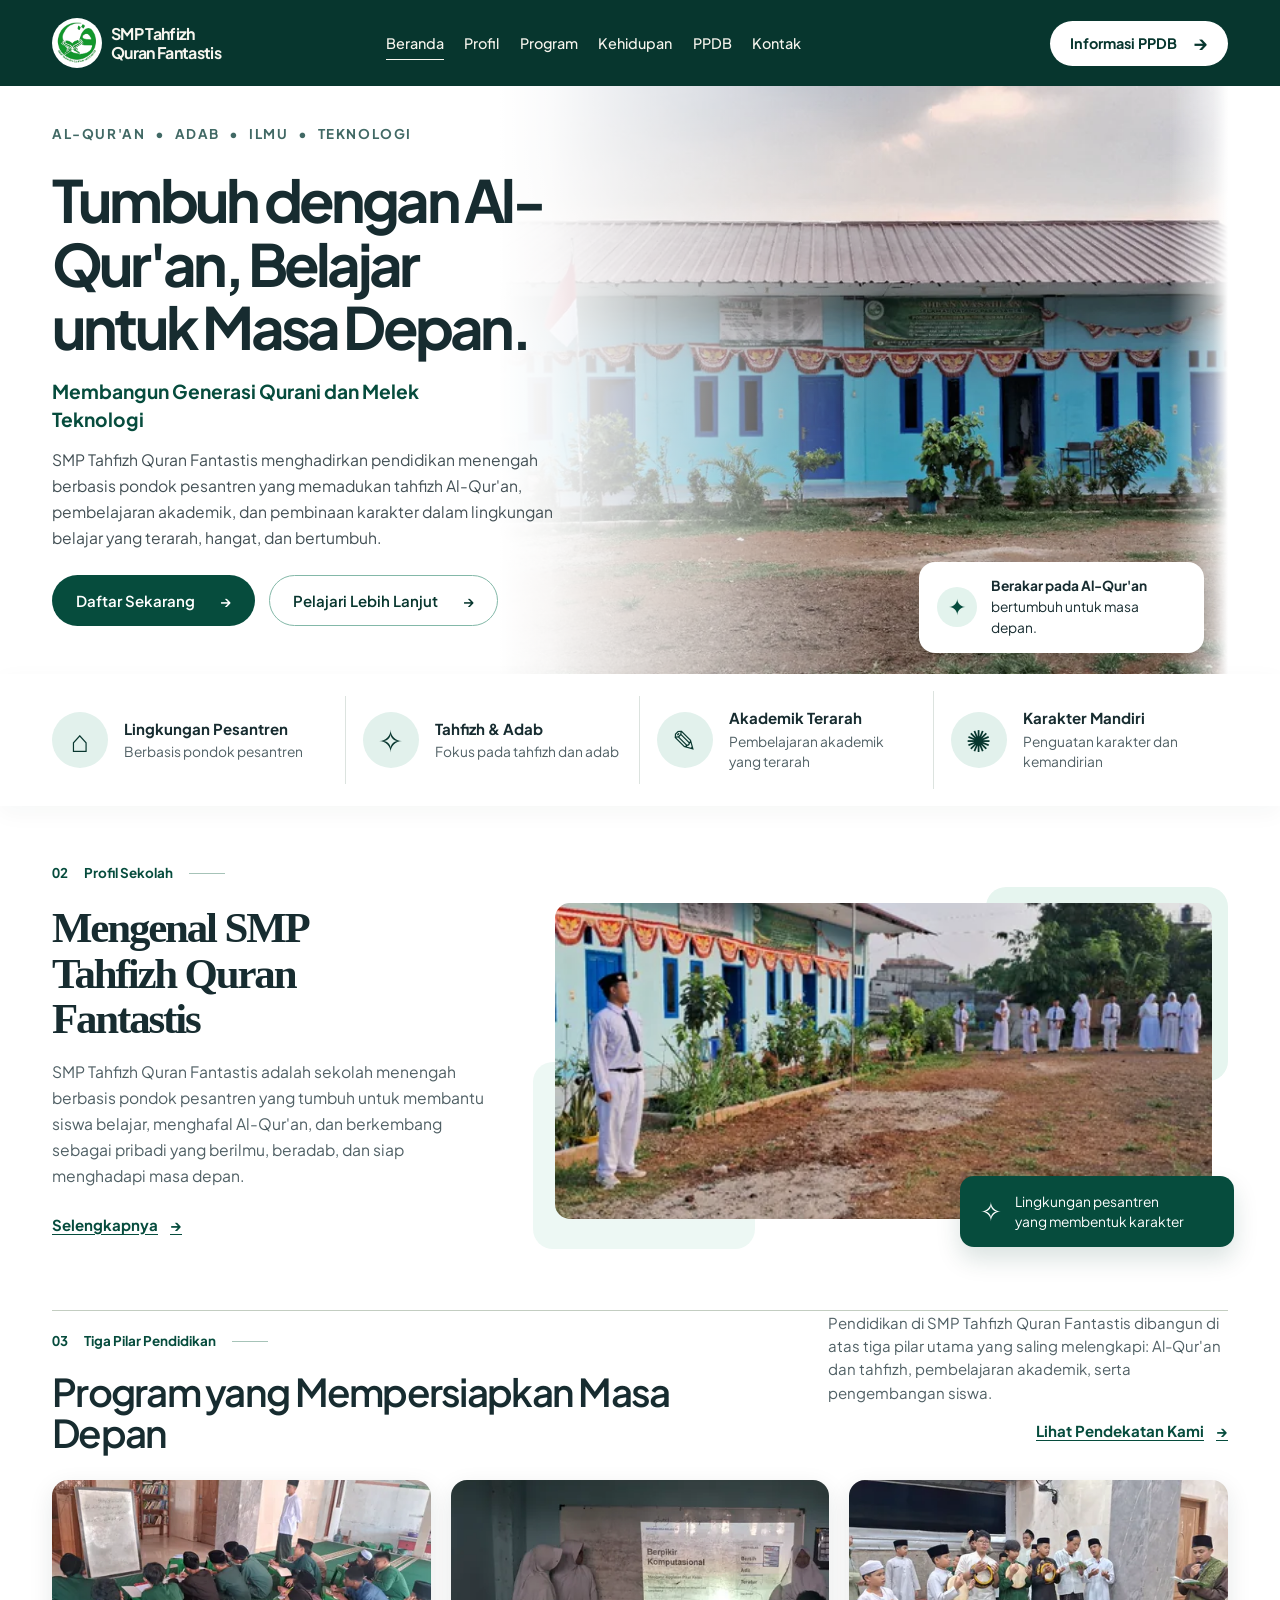
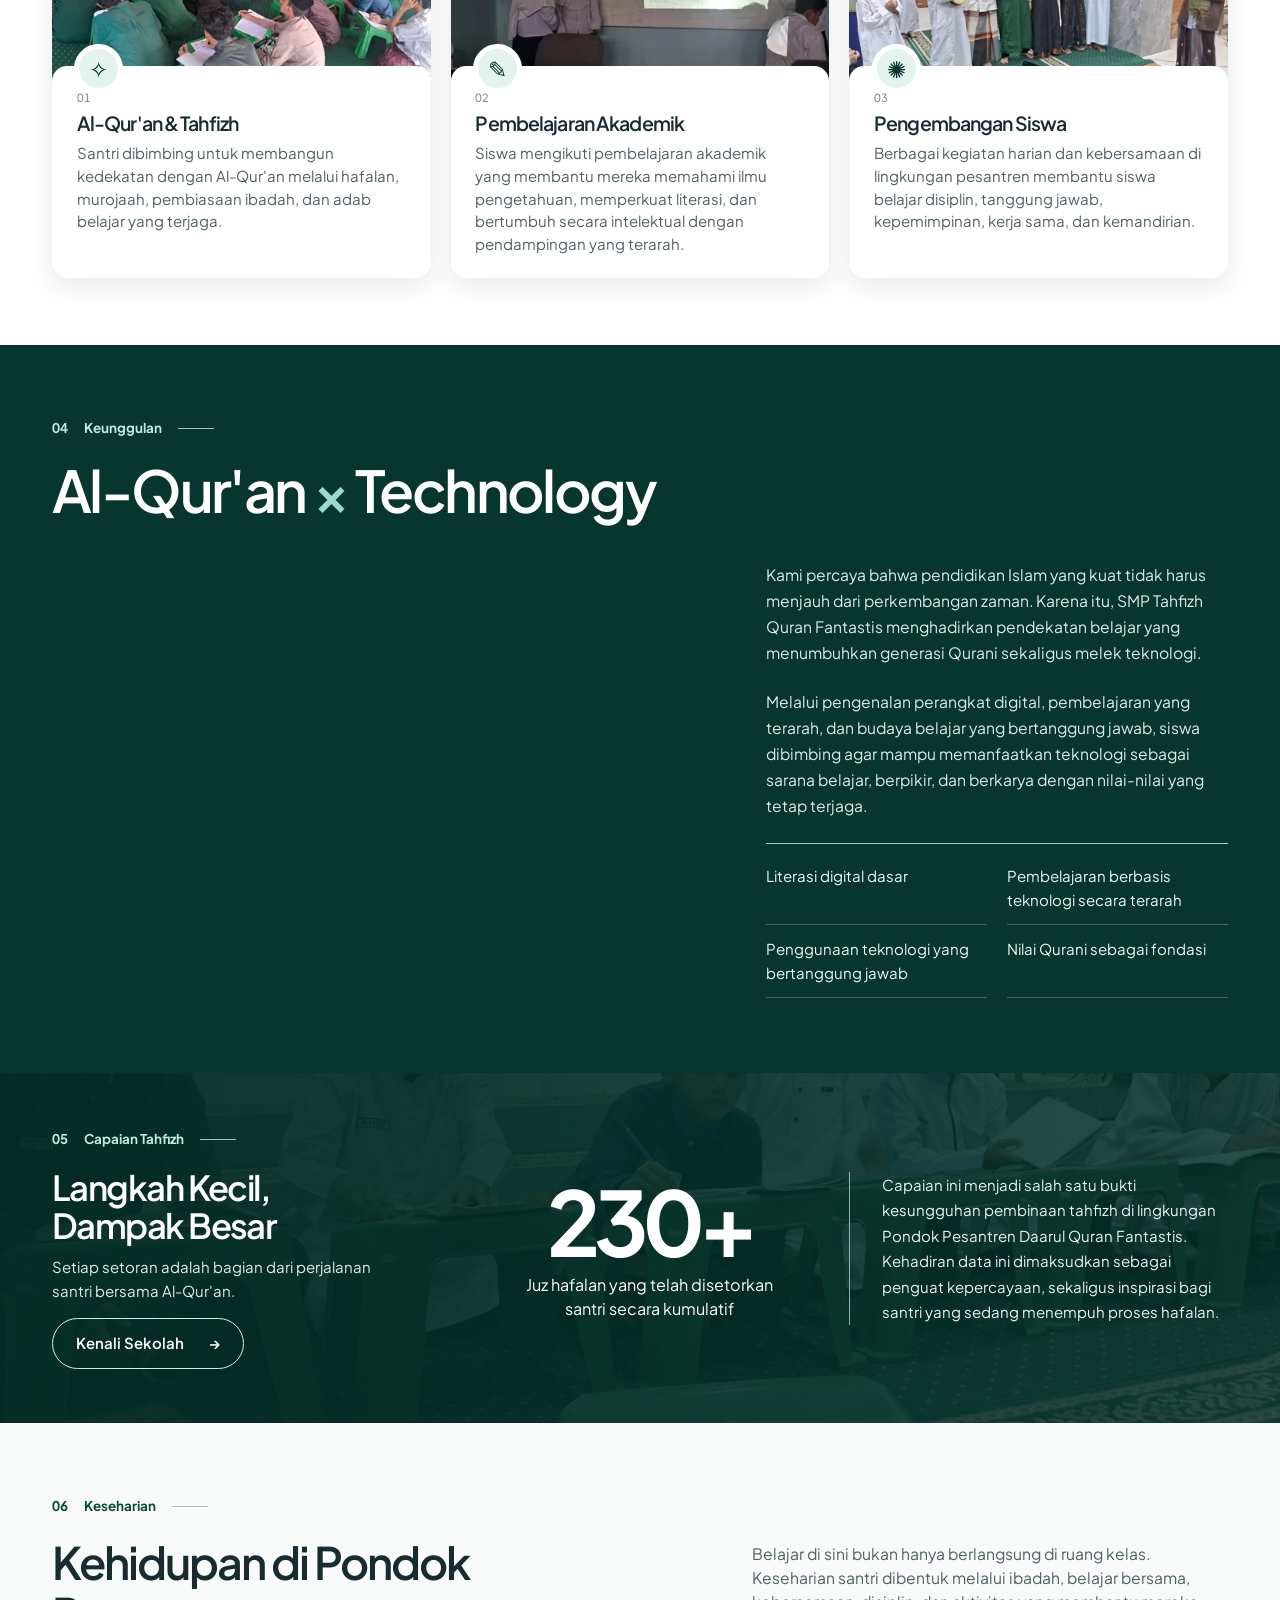
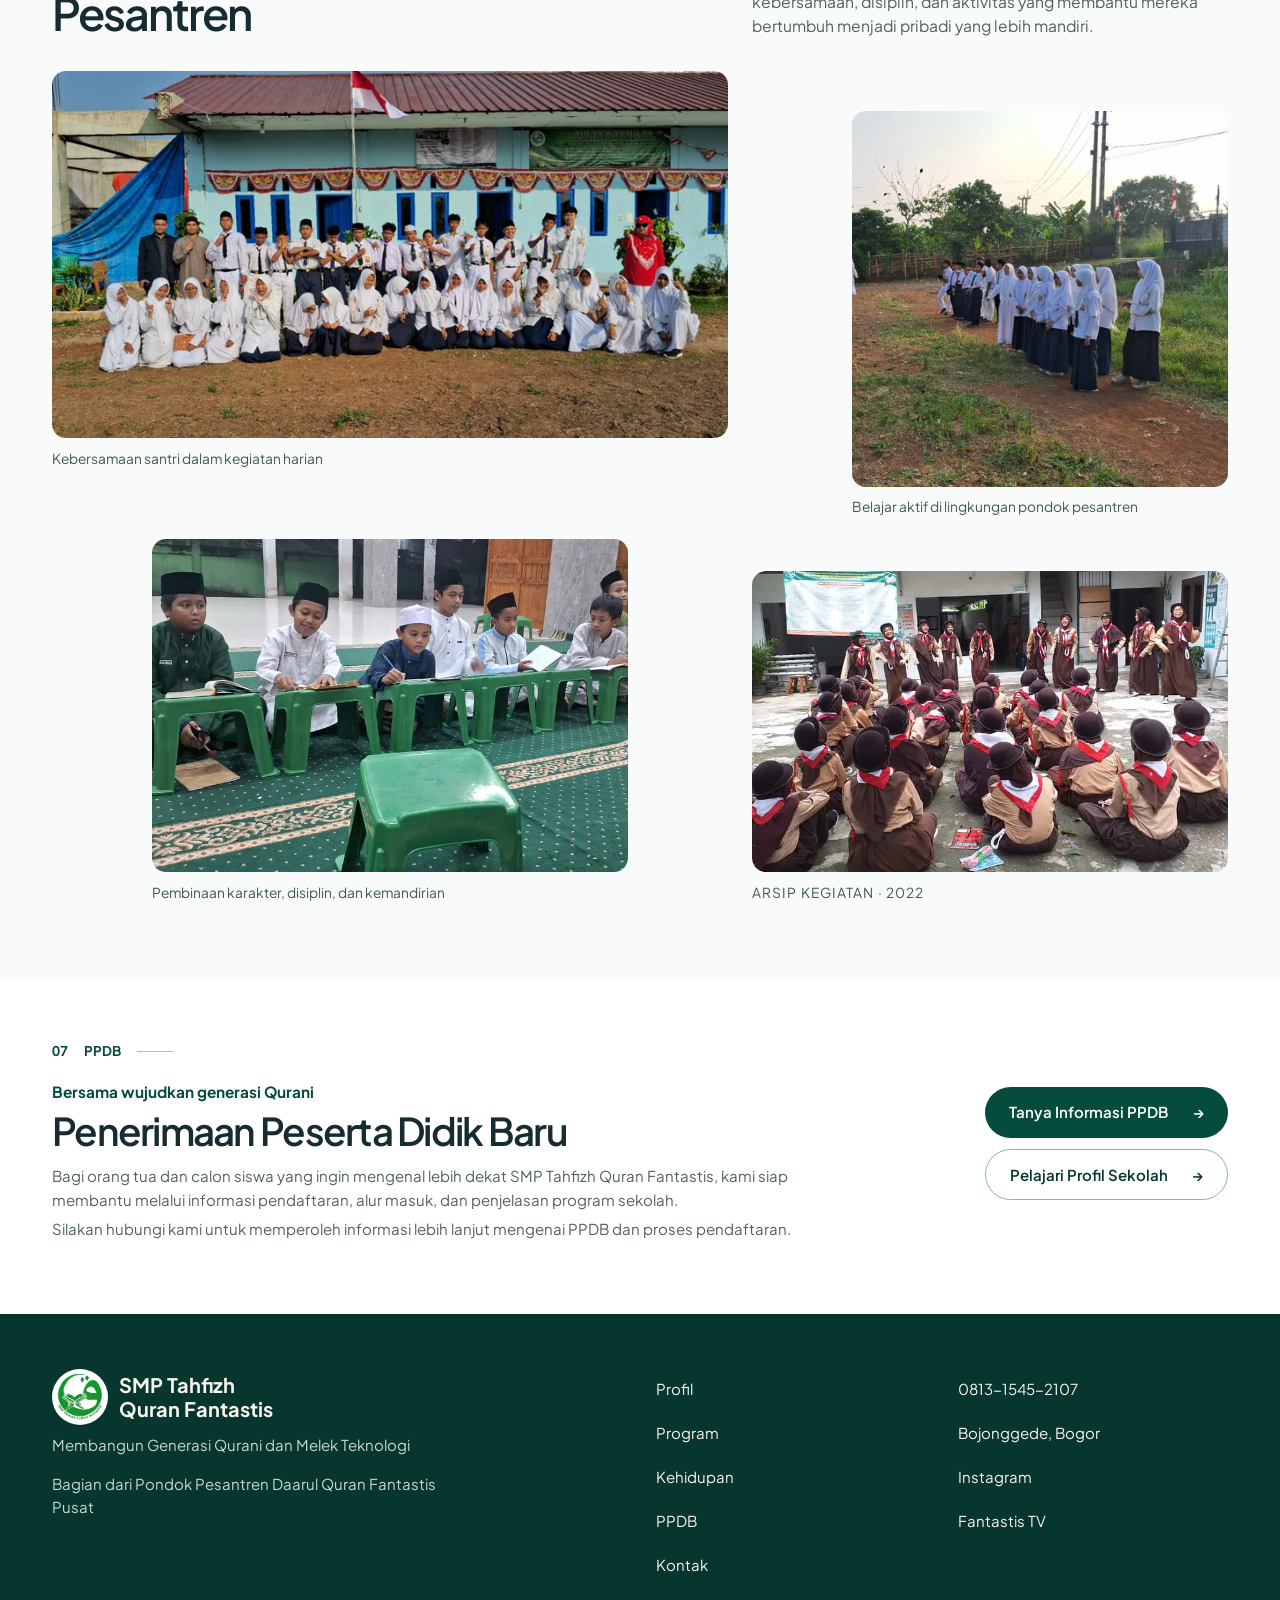
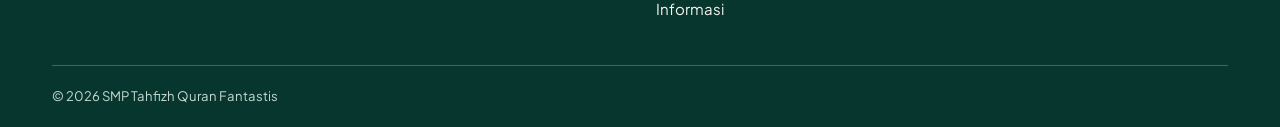
==== commit 75b486f2: "Anchor P04 hero callout to photo" ====
--- a/index.html
+++ b/index.html
@@ -56,12 +56,12 @@
           </div>
         </div>
         <div class="media-frame hero__media" data-photo data-reveal="media" data-step="2" data-hero="c">
+          <aside class="hero__note" aria-label="Nilai pendidikan"><span class="hero__note-icon" aria-hidden="true">✦</span><span><strong>Berakar pada Al-Qur'an</strong><br>bertumbuh untuk masa depan.</span></aside>
           <img class="hero__image" src="assets/images/p03/1000534854-768.webp"
               srcset="assets/images/p03/1000534854-480.webp 480w, assets/images/p03/1000534854-768.webp 768w, assets/images/p03/1000534854-800.webp 800w, assets/images/p03/1000534854-1080.webp 1080w"
               sizes="(max-width: 600px) 100vw, (max-width: 960px) calc(100vw - 48px), (max-width: 1376px) 46vw, 628px" width="1080" height="864"
               fetchpriority="high" alt="Bangunan biru Pondok Pesantren Daarul Quran Fantastis Pusat dan halaman di depannya.">
         </div>
-        <aside class="hero__note" aria-label="Nilai pendidikan"><span class="hero__note-icon" aria-hidden="true">✦</span><span><strong>Berakar pada Al-Qur'an</strong><br>bertumbuh untuk masa depan.</span></aside>
       </div>
     </section>
     <div class="benefits" aria-label="Pendekatan pendidikan kami">
--- a/css/style.css
+++ b/css/style.css
@@ -96,7 +96,7 @@
 .header { position: sticky; top: 0; z-index: 100; background: var(--bg-white); border-bottom: 1px solid var(--border-color); }
 .header__container { min-height: 78px; display: flex; align-items: center; justify-content: space-between; gap: 1.5rem; }
 .header__logo { display: inline-flex; align-items: center; gap: 0.6rem; flex-shrink: 0; text-decoration: none; }
-.brand-logo { display: block; flex: none; width: 50px; height: 50px; border-radius: 10px; background: #fff url('../assets/images/brand/smptqf-logo.png') center / calc(100% - 6px) calc(100% - 6px) no-repeat; }
+.brand-logo { display: block; flex: none; width: 50px; height: 50px; border-radius: 50%; background: #fff url('../assets/images/brand/smptqf-logo.png') center / calc(100% - 8px) calc(100% - 8px) no-repeat; }
 .header__logo-text { display: block; font-size: 1rem; font-weight: 700; line-height: 1.3; letter-spacing: -0.03em; color: var(--primary-dark); }
 .nav__list { display: flex; align-items: center; gap: clamp(0.75rem, 2.1vw, 2rem); list-style: none; }
 .nav__link { display: inline-flex; align-items: center; min-height: 44px; font-size: var(--text-sm); font-weight: 500; color: var(--text-main); text-decoration: none; }
@@ -112,7 +112,29 @@
 .header--internal .nav__toggle { border-color: var(--border-on-dark); }
 .internal .nav__link { position: relative; }
 .internal .nav__link[aria-current] { text-decoration-thickness: 1px; }
-.internal { --internal-copy: 1.025rem; --internal-action: 0.94rem; --internal-label: 0.84rem; }
+.internal {
+  --primary: #064c3d;
+  --primary-dark: #07362e;
+  --primary-soft: #e3f3ed;
+  --text-main: #172c30;
+  --text-muted: #506065;
+  --text-light: #fff;
+  --text-on-dark: #c4d9d0;
+  --bg-white: #fff;
+  --bg-warm: #fbfaf8;
+  --bg-subtle: #f5faf7;
+  --bg-dark: #07362e;
+  --bg-deepest: #07362e;
+  --border-color: #dce5df;
+  --border-on-dark: #4c6b60;
+  --field-border: #789186;
+  --focus: #064c3d;
+  --internal-copy: 1.025rem;
+  --internal-action: 0.94rem;
+  --internal-label: 0.84rem;
+}
+.internal .internal-section .text-link { text-decoration-color: #9ab8ad; }
+.internal .internal-cta .text-link, .internal .error-state .text-link { text-decoration-color: #c4d9d0; }
 .internal .nav__link, .internal .btn, .internal .text-link { font-size: var(--internal-action); }
 .internal .section-label { font-size: var(--internal-label); }
 .internal .internal-section p:not(.section-label):not(.vision-editorial__index):not(.direction-row__index),
@@ -168,7 +190,7 @@
 .form__field { display: grid; gap: 0.5rem; }
 .form label { font-size: var(--text-sm); font-weight: 600; }
 .form label span { color: var(--text-muted); font-weight: 400; }
-.form input, .form textarea { display: block; width: 100%; min-height: 48px; padding: 0.9rem 1rem; color: var(--text-main); background: var(--bg-white); border: 1px solid #738579; border-radius: var(--radius-sm); }
+.form input, .form textarea { display: block; width: 100%; min-height: 48px; padding: 0.9rem 1rem; color: var(--text-main); background: var(--bg-white); border: 1px solid var(--field-border, #738579); border-radius: var(--radius-sm); }
 .form textarea { resize: vertical; }
 .form input:hover, .form textarea:hover { border-color: var(--primary); }
 .form input:focus-visible, .form textarea:focus-visible { outline-offset: 2px; }
@@ -203,7 +225,7 @@
 .error-state .text-link { color: var(--text-light); }
 .footer { padding: 2.5rem 0; background: var(--bg-deepest); color: var(--text-light); text-align: center; --focus: var(--text-light); }
 .footer p { color: var(--text-on-dark); font-size: 0.94rem; margin-bottom: 0; }
-.footer p.footer__copyright { color: #c5d8ce; font-size: 0.82rem; }
+.footer p.footer__copyright { color: var(--text-on-dark); font-size: 0.82rem; }
 .footer a { color: var(--text-light); }
 
 /* Homepage: editorial surfaces and alignment, without generic card shells. */
--- a/css/p04-home.css
+++ b/css/p04-home.css
@@ -43,9 +43,9 @@
 /* Hero photograph shares a single plane with the editorial text. */
 .p04 .hero { position: relative; min-height: 548px; overflow: hidden; background: #fff; color: var(--p04-ink); }
 .p04 .hero__container { position: relative; min-height: 548px; display: flex; align-items: center; width: 100%; max-width: none; padding-inline: max(52px, calc((100% - 1320px) / 2)); }
-.p04 .hero__media { position: absolute; inset: 0 16px 0 39%; width: auto; height: 100%; margin: 0; overflow: hidden; border-radius: 0; }
+.p04 .hero__media { --hero-right-gutter: max(52px, calc((100% - 1320px) / 2)); position: absolute; inset: 0 var(--hero-right-gutter) 0 min(39%, calc(50% - var(--hero-right-gutter) - 2px)); width: auto; height: 100%; margin: 0; overflow: hidden; border-radius: 0; }
 .p04 .hero__image { width: 100%; height: 100%; aspect-ratio: auto; object-fit: cover; object-position: 56% 50%; filter: saturate(0.78); }
-.p04 .hero__media::after { content: ""; position: absolute; inset: 0; pointer-events: none; background: linear-gradient(90deg, #fff 0%, rgb(255 255 255 / 94%) 7%, rgb(255 255 255 / 54%) 29%, rgb(255 255 255 / 0%) 53%); }
+.p04 .hero__media::after { content: ""; position: absolute; inset: 0; pointer-events: none; background: linear-gradient(270deg, #fff 0%, rgb(255 255 255 / 64%) 2%, rgb(255 255 255 / 0%) 8%), linear-gradient(90deg, #fff 0%, rgb(255 255 255 / 94%) 7%, rgb(255 255 255 / 54%) 29%, rgb(255 255 255 / 0%) 53%); }
 .p04 .hero__content { position: relative; z-index: 2; width: min(570px, 53%); padding: 2.3rem 0 3rem; }
 .p04 .hero__eyebrow { color: #416965; font-size: var(--p04-label); font-weight: 700; letter-spacing: 0.12em; margin: 0 0 1.4rem; text-transform: uppercase; }
 .p04 .hero__eyebrow span { padding-inline: 0.35rem; }
@@ -53,7 +53,7 @@
 .p04 .hero__tagline { max-width: 28rem; margin: 0 0 0.8rem; color: var(--p04-green); font-size: 1.2rem; font-weight: 700; line-height: 1.45; }
 .p04 .hero__support { max-width: 33rem; margin: 0 0 1.55rem; color: #435055; font-size: var(--p04-copy); line-height: 1.65; }
 .p04 .hero .actions { gap: 0.85rem; }
-.p04 .hero__note { position: absolute; z-index: 2; right: 1rem; bottom: 1.35rem; display: flex; align-items: center; gap: 0.9rem; width: 285px; padding: 0.9rem 1.1rem; border-radius: 16px; background: #fff; color: var(--p04-ink); box-shadow: 0 12px 25px rgb(6 40 32 / 12%); font-size: var(--p04-small); line-height: 1.5; }
+.p04 .hero__note { position: absolute; z-index: 2; right: 1.5rem; bottom: 1.35rem; display: flex; align-items: center; gap: 0.9rem; width: 285px; padding: 0.9rem 1.1rem; border-radius: 16px; background: #fff; color: var(--p04-ink); box-shadow: 0 12px 25px rgb(6 40 32 / 12%); font-size: var(--p04-small); line-height: 1.5; }
 .p04 .hero__note strong { font-weight: 700; }
 .p04 .hero__note-icon { display: grid; place-items: center; flex: none; width: 40px; height: 40px; border-radius: 50%; background: var(--p04-mint); color: var(--p04-green); font-size: 1.35rem; }
 
@@ -160,7 +160,7 @@
   .p04 .nav__list { gap: 0.9rem; }
   .p04 .hero__content { width: 57%; }
   .p04 .hero h1 { font-size: clamp(2.8rem, 4.8vw, 3.9rem); }
-  .p04 .hero__media { left: 42%; }
+  .p04 .hero__media { --hero-right-gutter: 0px; left: 42%; }
   .p04 .benefit { gap: 0.7rem; padding-inline: 0.6rem; }
   .p04 .benefit__icon { width: 43px; height: 43px; font-size: 1.45rem; }
   .p04 .profile__content { grid-column: 1 / 4; }
@@ -169,6 +169,10 @@
   .p04 .pillars { padding-bottom: 3.85rem; }
   .p04 .technology__grid > .media-frame { grid-column: 1 / 4; }
   .p04 .technology__content { grid-column: 4 / -1; }
+}
+@media (max-width: 1100px) and (min-width: 961px) {
+  .p04 .hero__media { left: 24%; }
+  .p04 .hero__media::after { background: linear-gradient(270deg, #fff 0%, rgb(255 255 255 / 64%) 2%, rgb(255 255 255 / 0%) 8%), linear-gradient(90deg, #fff 0%, #fff 12%, rgb(255 255 255 / 95%) 30%, rgb(255 255 255 / 70%) 53%, rgb(255 255 255 / 0%) 72%); }
 }
 @media (max-width: 960px) and (min-width: 761px) {
   .p04 .header__cta { display: none; }
@@ -192,7 +196,7 @@
   .p04 .hero h1 { max-width: 15ch; font-size: clamp(2.65rem, 7.2vw, 4rem); }
   .p04 .hero__media { position: relative; inset: auto; width: calc(100% + 48px); height: 360px; margin-inline: -24px; }
   .p04 .hero__media::after { background: linear-gradient(180deg, #fff 0%, transparent 26%); }
-  .p04 .hero__note { right: 1rem; bottom: 1rem; }
+  .p04 .hero__note { right: calc(1rem + 24px); bottom: 1rem; }
   .p04 .benefits__grid { grid-template-columns: repeat(2, minmax(0, 1fr)); padding-block: 1rem; }
   .p04 .benefit:nth-child(2) { border-right: 0; }
   .p04 .benefit { padding: 0.8rem; }
@@ -252,6 +256,7 @@
 @media (max-width: 350px) {
   .p04 .container { width: calc(100% - 36px); }
   .p04 .hero__media { width: calc(100% + 36px); margin-inline: -18px; }
+  .p04 .hero__note { right: calc(1rem + 18px); }
   .p04 .hero h1 { font-size: 2.16rem; }
   .p04 .benefit { padding-inline: 0.25rem; }
   .p04 .benefit strong { font-size: 0.78rem; }
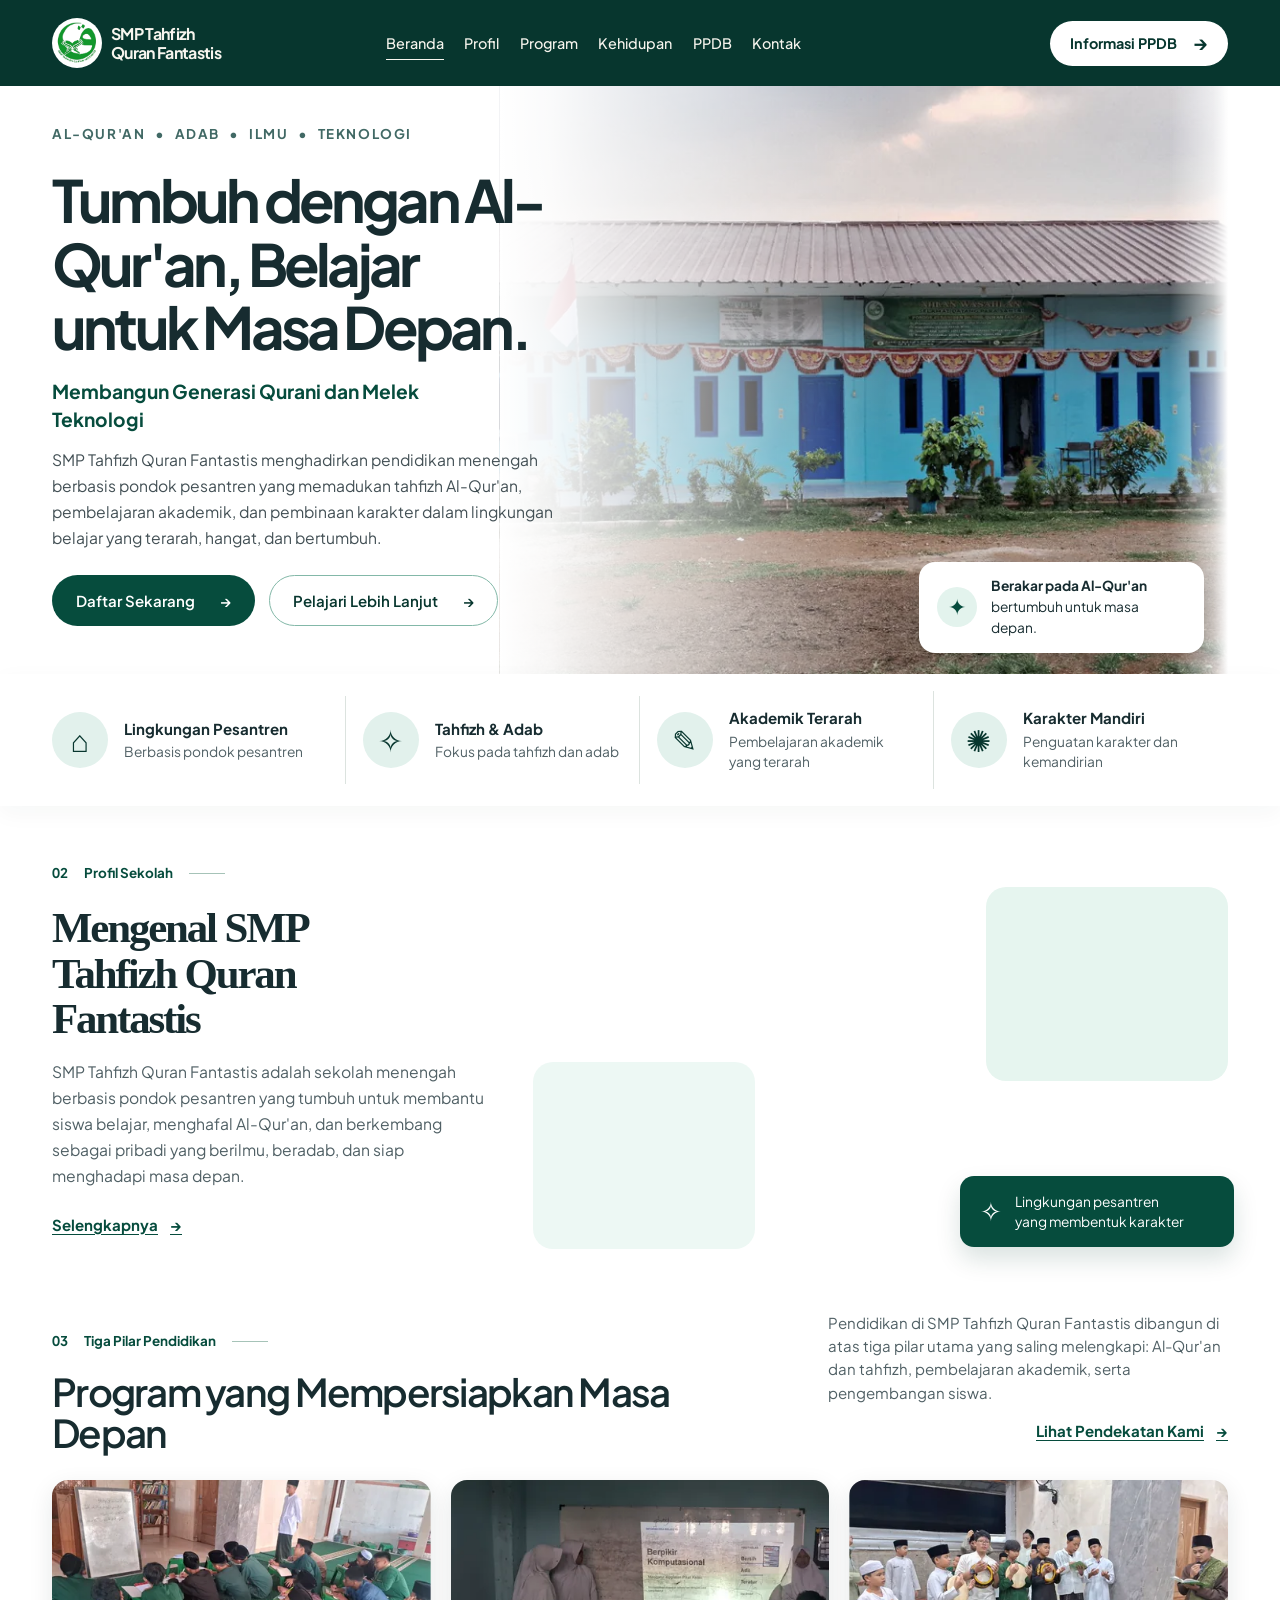
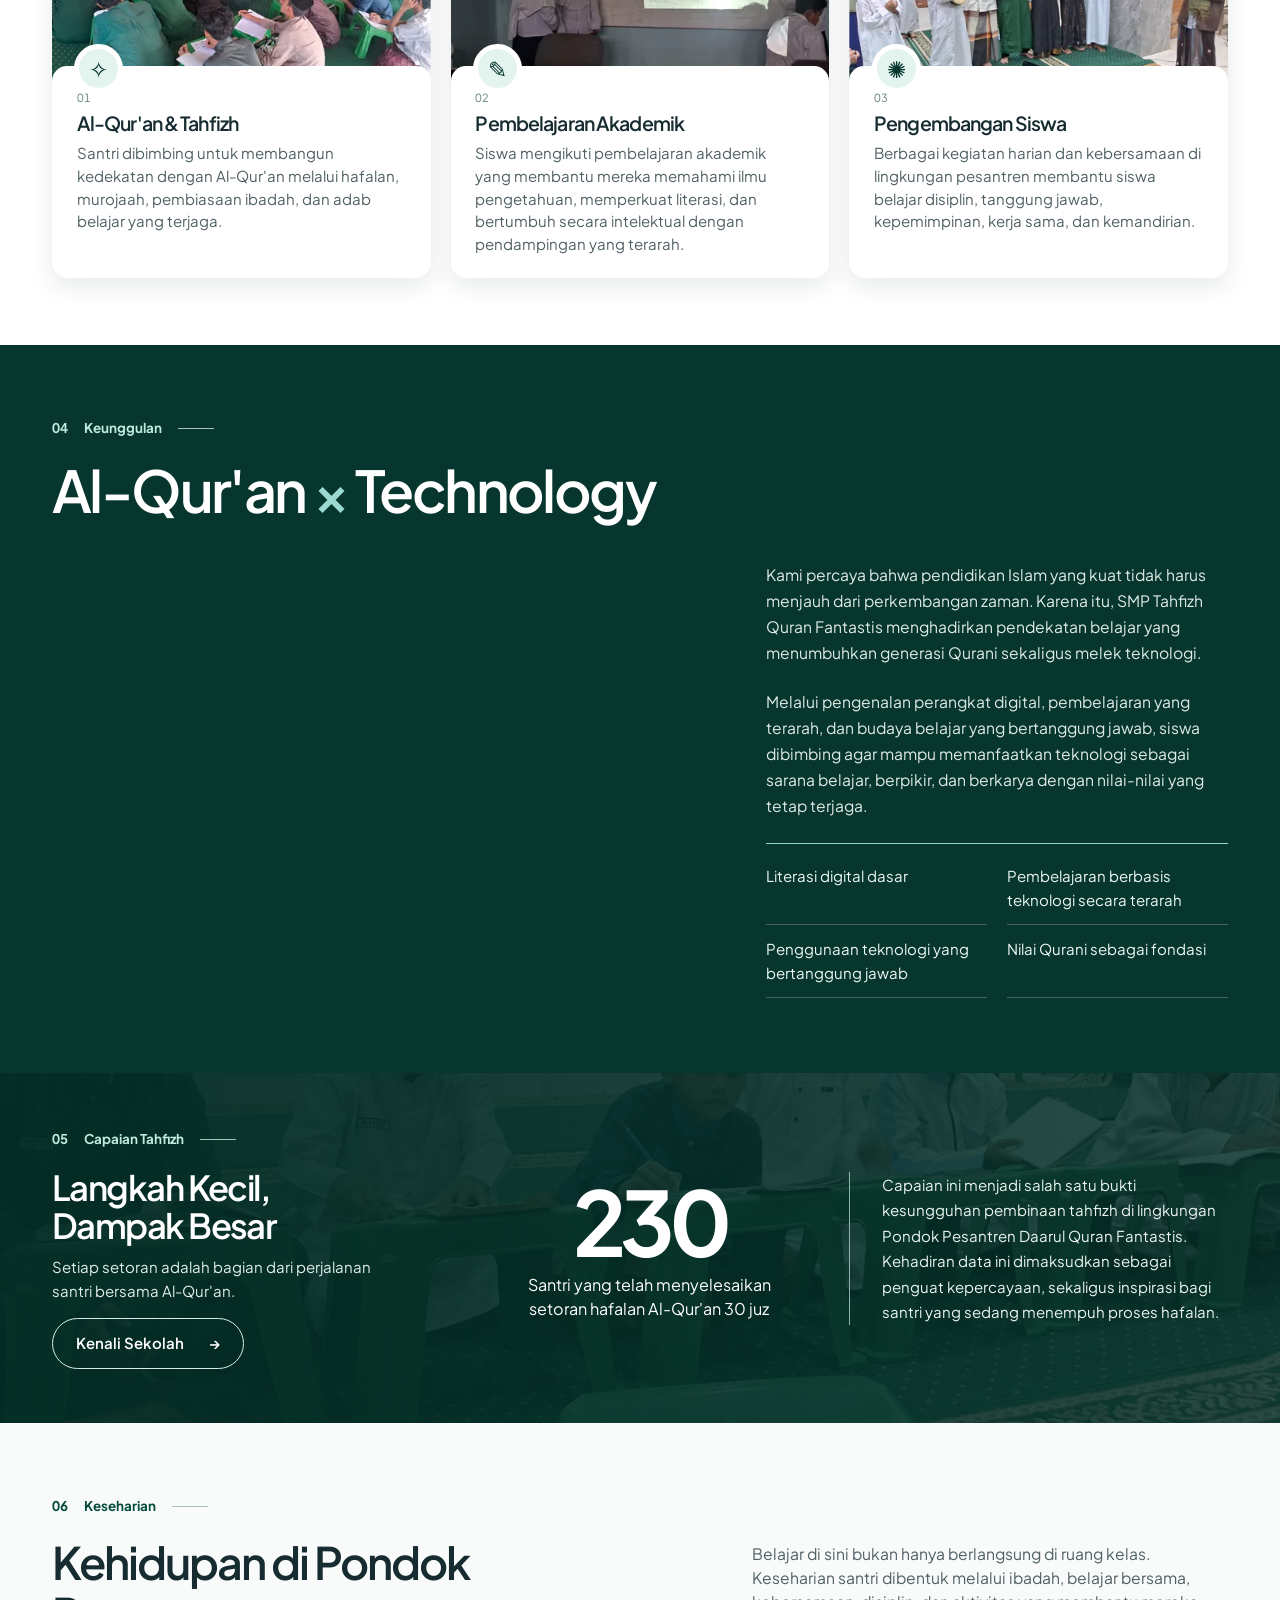
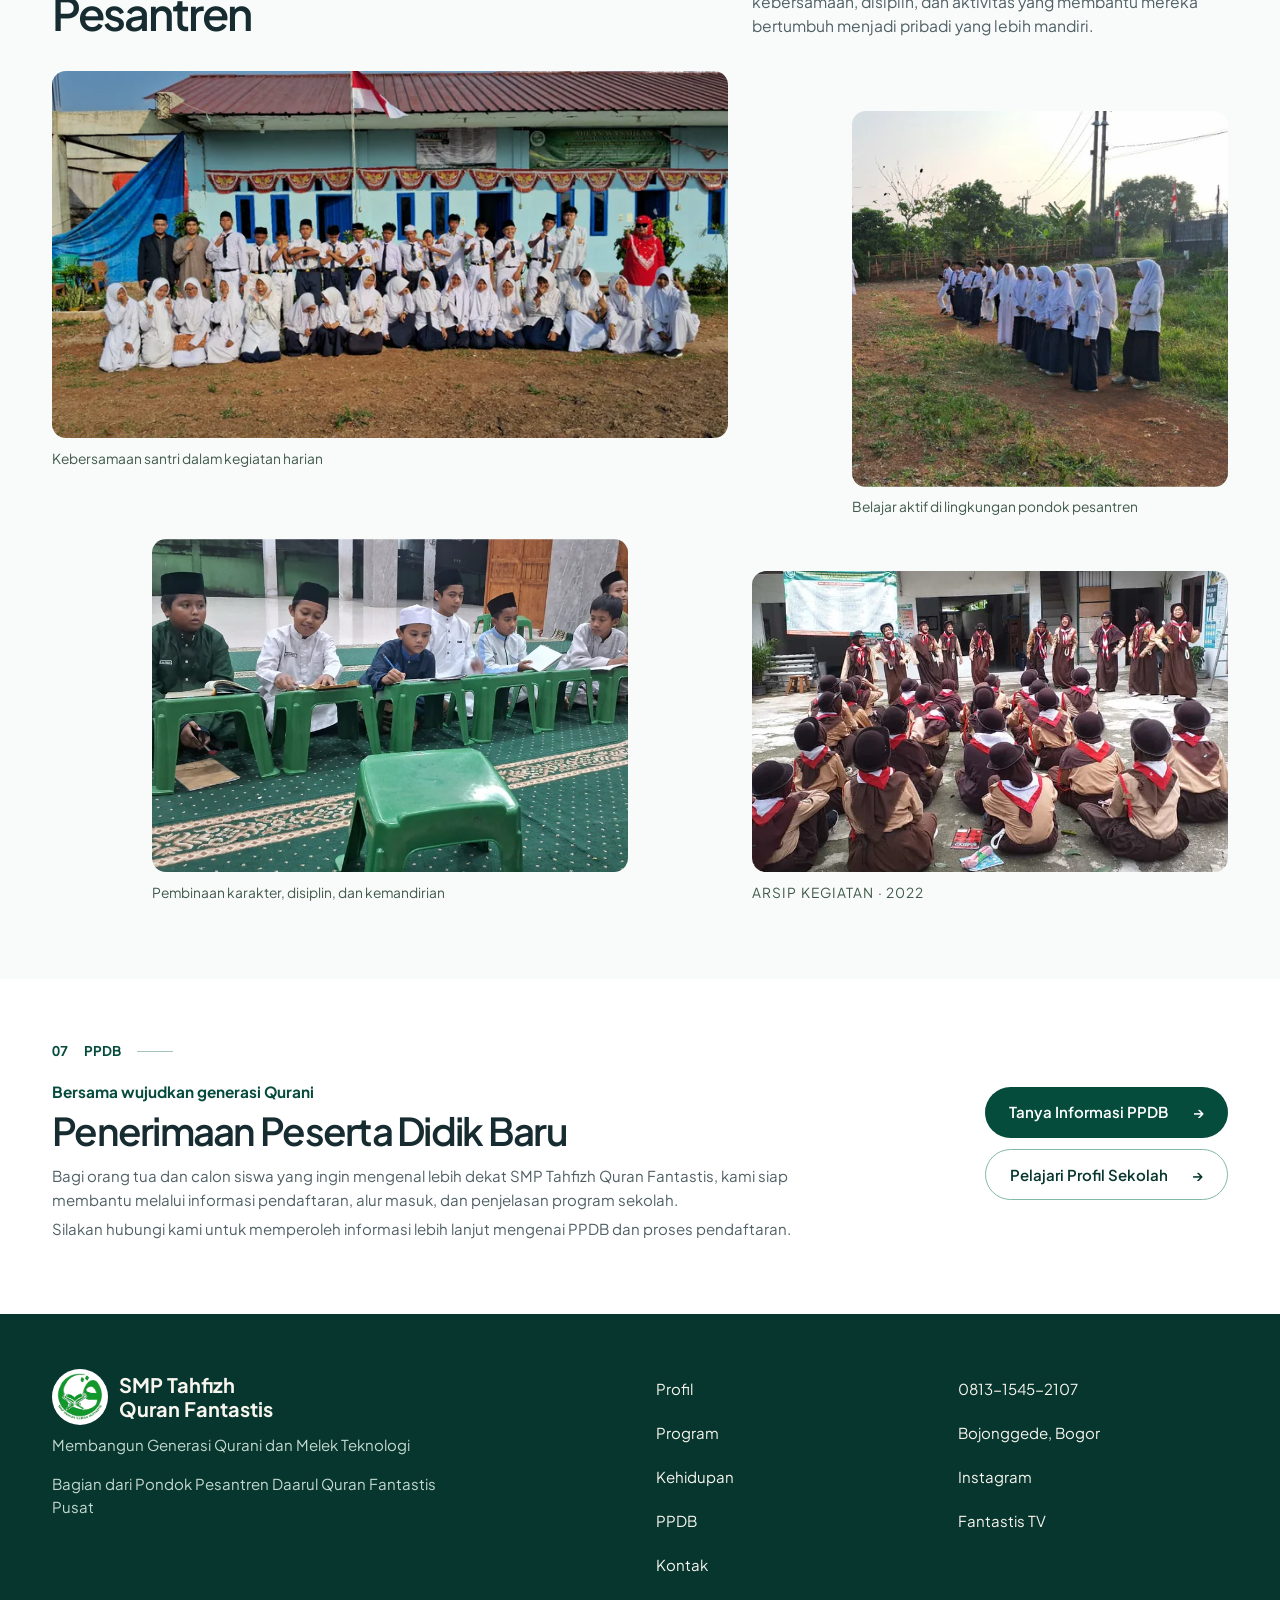
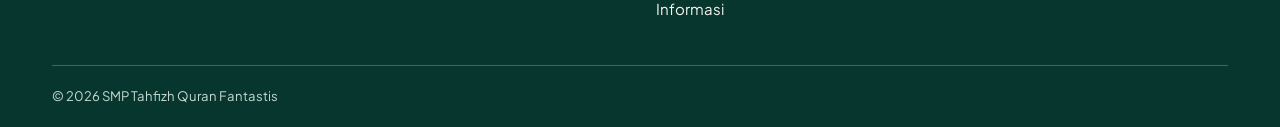
==== commit 714439a5: "feat(p04): add expressive motion and correct Tahfizh achievement" ====
--- a/index.html
+++ b/index.html
@@ -46,17 +46,17 @@
     <section class="hero" aria-labelledby="hero-title" id="hero">
       <div class="container hero__container">
         <div class="hero__content">
-          <p class="eyebrow hero__eyebrow" data-reveal="editorial" data-hero="a">Al-Qur'an <span>•</span> Adab <span>•</span> Ilmu <span>•</span> Teknologi</p>
-          <h1 id="hero-title" data-reveal="editorial" data-hero="a">Tumbuh dengan Al-Qur'an, Belajar untuk Masa Depan.</h1>
-          <p class="hero__tagline" data-reveal="editorial" data-hero="b" data-step="1">Membangun Generasi Qurani dan Melek Teknologi</p>
-          <p class="hero__support" data-reveal="editorial" data-hero="b" data-step="1">SMP Tahfizh Quran Fantastis menghadirkan pendidikan menengah berbasis pondok pesantren yang memadukan tahfizh Al-Qur'an, pembelajaran akademik, dan pembinaan karakter dalam lingkungan belajar yang terarah, hangat, dan bertumbuh.</p>
-          <div class="actions" data-reveal="editorial" data-hero="b" data-step="1">
+          <p class="eyebrow hero__eyebrow" data-reveal="editorial" data-hero="a" data-motion="hero-eyebrow">Al-Qur'an <span>•</span> Adab <span>•</span> Ilmu <span>•</span> Teknologi</p>
+          <h1 id="hero-title" data-reveal="editorial" data-hero="a" data-motion="hero-title">Tumbuh dengan Al-Qur'an, Belajar untuk Masa Depan.</h1>
+          <p class="hero__tagline" data-reveal="editorial" data-hero="b" data-motion="hero-tagline">Membangun Generasi Qurani dan Melek Teknologi</p>
+          <p class="hero__support" data-reveal="editorial" data-hero="b" data-motion="hero-copy">SMP Tahfizh Quran Fantastis menghadirkan pendidikan menengah berbasis pondok pesantren yang memadukan tahfizh Al-Qur'an, pembelajaran akademik, dan pembinaan karakter dalam lingkungan belajar yang terarah, hangat, dan bertumbuh.</p>
+          <div class="actions" data-reveal="editorial" data-hero="b" data-motion="hero-actions">
             <a class="btn btn--primary" href="#ppdb">Daftar Sekarang <span aria-hidden="true">→</span></a>
             <a class="btn btn--outline" href="#profil">Pelajari Lebih Lanjut <span aria-hidden="true">→</span></a>
           </div>
         </div>
-        <div class="media-frame hero__media" data-photo data-reveal="media" data-step="2" data-hero="c">
-          <aside class="hero__note" aria-label="Nilai pendidikan"><span class="hero__note-icon" aria-hidden="true">✦</span><span><strong>Berakar pada Al-Qur'an</strong><br>bertumbuh untuk masa depan.</span></aside>
+        <div class="media-frame hero__media" data-photo data-reveal="media" data-hero="c" data-motion="hero-photo">
+          <aside class="hero__note" aria-label="Nilai pendidikan" data-reveal="editorial" data-hero="d" data-motion="hero-note"><span class="hero__note-icon" aria-hidden="true">✦</span><span><strong>Berakar pada Al-Qur'an</strong><br>bertumbuh untuk masa depan.</span></aside>
           <img class="hero__image" src="assets/images/p03/1000534854-768.webp"
               srcset="assets/images/p03/1000534854-480.webp 480w, assets/images/p03/1000534854-768.webp 768w, assets/images/p03/1000534854-800.webp 800w, assets/images/p03/1000534854-1080.webp 1080w"
               sizes="(max-width: 600px) 100vw, (max-width: 960px) calc(100vw - 48px), (max-width: 1376px) 46vw, 628px" width="1080" height="864"
@@ -74,87 +74,87 @@
     </div>
     <section class="profile" id="profil" aria-labelledby="profile-title">
       <div class="container">
-        <p class="section-label" data-reveal="editorial"><span aria-hidden="true">02</span> Profil Sekolah</p>
+        <p class="section-label" data-reveal="editorial" data-motion="profile-label"><span aria-hidden="true">02</span> Profil Sekolah</p>
         <div class="editorial-grid profile__grid">
-          <div class="profile__content" data-reveal="editorial">
+          <div class="profile__content" data-reveal="editorial" data-motion="profile-copy">
             <h2 id="profile-title">Mengenal SMP Tahfizh Quran Fantastis</h2>
             <p>SMP Tahfizh Quran Fantastis adalah sekolah menengah berbasis pondok pesantren yang tumbuh untuk membantu siswa belajar, menghafal Al-Qur'an, dan berkembang sebagai pribadi yang berilmu, beradab, dan siap menghadapi masa depan.</p>
             <a class="text-link" href="about.html">Selengkapnya <span aria-hidden="true">→</span></a>
           </div>
           <div class="profile__visual">
-            <div class="media-frame" data-photo data-reveal="media" data-step="1">
+            <div class="media-frame" data-photo data-reveal="media" data-motion="profile-photo">
               <img src="assets/images/p03/1000512148-768.webp"
                   srcset="assets/images/p03/1000512148-480.webp 480w, assets/images/p03/1000512148-768.webp 768w, assets/images/p03/1000512148-1080.webp 1080w"
                   sizes="(max-width: 960px) calc(100vw - 48px), (max-width: 1376px) 46vw, 628px" width="1080" height="810"
                   loading="lazy" decoding="async" alt="Siswa berseragam mengikuti kegiatan di halaman pondok pesantren.">
             </div>
-            <div class="profile__panel"><span aria-hidden="true">✧</span><p>Lingkungan pesantren<br>yang membentuk karakter</p></div>
+            <div class="profile__panel" data-reveal="editorial" data-motion="profile-panel"><span aria-hidden="true">✧</span><p>Lingkungan pesantren<br>yang membentuk karakter</p></div>
           </div>
         </div>
       </div>
     </section>
     <section class="pillars" id="program" aria-labelledby="pillars-title">
-      <div class="container" data-reveal="rule">
-        <div class="pillars__heading" data-reveal="editorial">
+      <div class="container">
+        <div class="pillars__heading" data-reveal="editorial" data-motion="pillars-heading">
           <div><p class="section-label"><span aria-hidden="true">03</span> Tiga Pilar Pendidikan</p><h2 id="pillars-title">Program yang Mempersiapkan Masa Depan</h2></div>
           <div><p>Pendidikan di SMP Tahfizh Quran Fantastis dibangun di atas tiga pilar utama yang saling melengkapi: Al-Qur'an dan tahfizh, pembelajaran akademik, serta pengembangan siswa.</p><a class="text-link" href="#quran-teknologi">Lihat Pendekatan Kami <span aria-hidden="true">→</span></a></div>
         </div>
         <div class="pillars__grid">
           <article class="pillar">
-            <div class="media-frame" data-photo data-reveal="media" data-step="0" data-mobile-step="0">
+            <div class="media-frame" data-photo data-reveal="media" data-motion="pillar-photo">
               <img src="assets/images/p03/1000160830-768.webp"
                   srcset="assets/images/p03/1000160830-480.webp 480w, assets/images/p03/1000160830-768.webp 768w, assets/images/p03/1000160830-1080.webp 1080w"
                   sizes="(max-width: 760px) calc(100vw - 48px), (max-width: 1376px) 30vw, 411px" width="1080" height="810"
                   loading="lazy" decoding="async" alt="Santri belajar dan mencatat bersama dengan pendampingan pengajar.">
             </div>
-            <div class="pillar__body"><span class="pillar__badge" aria-hidden="true">✧</span><p data-reveal="editorial" data-step="0" data-mobile-step="0" class="pillar__number" aria-hidden="true">01</p>
-            <h3 data-reveal="editorial" data-step="0" data-mobile-step="0">Al-Qur'an &amp; Tahfizh</h3>
-            <p data-reveal="editorial" data-step="0" data-mobile-step="0">Santri dibimbing untuk membangun kedekatan dengan Al-Qur'an melalui hafalan, murojaah, pembiasaan ibadah, dan adab belajar yang terjaga.</p></div>
+            <div class="pillar__body"><span class="pillar__badge" aria-hidden="true">✧</span><p data-reveal="editorial" data-motion="pillar-number" class="pillar__number" aria-hidden="true">01</p>
+            <h3 data-reveal="editorial" data-motion="pillar-title">Al-Qur'an &amp; Tahfizh</h3>
+            <p data-reveal="editorial" data-motion="pillar-copy">Santri dibimbing untuk membangun kedekatan dengan Al-Qur'an melalui hafalan, murojaah, pembiasaan ibadah, dan adab belajar yang terjaga.</p></div>
           </article>
           <article class="pillar">
-            <div class="media-frame" data-photo data-reveal="media" data-step="1" data-mobile-step="0">
+            <div class="media-frame" data-photo data-reveal="media" data-motion="pillar-photo">
               <img src="assets/images/p03/1000520097-768.webp"
                   srcset="assets/images/p03/1000520097-480.webp 480w, assets/images/p03/1000520097-768.webp 768w, assets/images/p03/1000520097-1080.webp 1080w"
                   sizes="(max-width: 760px) calc(100vw - 48px), (max-width: 1376px) 30vw, 411px" width="1080" height="810"
                   loading="lazy" decoding="async" alt="Siswa mempresentasikan materi pelajaran di depan papan tulis kelas.">
             </div>
-            <div class="pillar__body"><span class="pillar__badge" aria-hidden="true">✎</span><p data-reveal="editorial" data-step="1" data-mobile-step="0" class="pillar__number" aria-hidden="true">02</p>
-            <h3 data-reveal="editorial" data-step="1" data-mobile-step="0">Pembelajaran Akademik</h3>
-            <p data-reveal="editorial" data-step="1" data-mobile-step="0">Siswa mengikuti pembelajaran akademik yang membantu mereka memahami ilmu pengetahuan, memperkuat literasi, dan bertumbuh secara intelektual dengan pendampingan yang terarah.</p></div>
+            <div class="pillar__body"><span class="pillar__badge" aria-hidden="true">✎</span><p data-reveal="editorial" data-motion="pillar-number" class="pillar__number" aria-hidden="true">02</p>
+            <h3 data-reveal="editorial" data-motion="pillar-title">Pembelajaran Akademik</h3>
+            <p data-reveal="editorial" data-motion="pillar-copy">Siswa mengikuti pembelajaran akademik yang membantu mereka memahami ilmu pengetahuan, memperkuat literasi, dan bertumbuh secara intelektual dengan pendampingan yang terarah.</p></div>
           </article>
           <article class="pillar">
-            <div class="media-frame" data-photo data-reveal="media" data-step="2" data-mobile-step="0">
+            <div class="media-frame" data-photo data-reveal="media" data-motion="pillar-photo">
               <img src="assets/images/p03/1000163805-768.webp"
                   srcset="assets/images/p03/1000163805-480.webp 480w, assets/images/p03/1000163805-768.webp 768w, assets/images/p03/1000163805-1080.webp 1080w"
                   sizes="(max-width: 760px) calc(100vw - 48px), (max-width: 1376px) 30vw, 411px" width="1080" height="810"
                   loading="lazy" decoding="async" alt="Santri berkegiatan bersama sambil memainkan rebana dan membaca buku.">
             </div>
-            <div class="pillar__body"><span class="pillar__badge" aria-hidden="true">✺</span><p data-reveal="editorial" data-step="2" data-mobile-step="0" class="pillar__number" aria-hidden="true">03</p>
-            <h3 data-reveal="editorial" data-step="2" data-mobile-step="0">Pengembangan Siswa</h3>
-            <p data-reveal="editorial" data-step="2" data-mobile-step="0">Berbagai kegiatan harian dan kebersamaan di lingkungan pesantren membantu siswa belajar disiplin, tanggung jawab, kepemimpinan, kerja sama, dan kemandirian.</p></div>
+            <div class="pillar__body"><span class="pillar__badge" aria-hidden="true">✺</span><p data-reveal="editorial" data-motion="pillar-number" class="pillar__number" aria-hidden="true">03</p>
+            <h3 data-reveal="editorial" data-motion="pillar-title">Pengembangan Siswa</h3>
+            <p data-reveal="editorial" data-motion="pillar-copy">Berbagai kegiatan harian dan kebersamaan di lingkungan pesantren membantu siswa belajar disiplin, tanggung jawab, kepemimpinan, kerja sama, dan kemandirian.</p></div>
           </article>
         </div>
       </div>
     </section>
     <section class="technology section--dark" id="quran-teknologi" aria-labelledby="technology-title">
       <div class="container">
-        <p class="section-label" data-reveal="editorial"><span aria-hidden="true">04</span> Keunggulan</p>
-        <h2 id="technology-title" data-reveal="editorial" data-step="1">Al-Qur'an <span class="technology__cross">×</span> Technology</h2>
+        <p class="section-label" data-reveal="editorial" data-motion="technology-label"><span aria-hidden="true">04</span> Keunggulan</p>
+        <h2 id="technology-title" data-reveal="editorial" data-motion="technology-title">Al-Qur'an <span class="technology__cross">×</span> Technology</h2>
         <div class="editorial-grid technology__grid">
-          <div class="media-frame" data-photo data-reveal="media" data-step="5">
+          <div class="media-frame" data-photo data-reveal="media" data-motion="technology-photo">
             <img src="assets/images/p03/1000344565-768.webp"
                 srcset="assets/images/p03/1000344565-480.webp 480w, assets/images/p03/1000344565-768.webp 768w, assets/images/p03/1000344565-1080.webp 1080w"
                 sizes="(max-width: 960px) calc(100vw - 48px), (max-width: 1376px) 54vw, 737px" width="1080" height="608"
                 loading="lazy" decoding="async" alt="Siswa berlatih menggunakan komputer dengan materi lembar kerja ditampilkan di depan kelas.">
           </div>
           <div class="technology__content">
-            <p data-reveal="editorial" data-step="2">Kami percaya bahwa pendidikan Islam yang kuat tidak harus menjauh dari perkembangan zaman. Karena itu, SMP Tahfizh Quran Fantastis menghadirkan pendekatan belajar yang menumbuhkan generasi Qurani sekaligus melek teknologi.</p>
-            <p data-reveal="editorial" data-step="2">Melalui pengenalan perangkat digital, pembelajaran yang terarah, dan budaya belajar yang bertanggung jawab, siswa dibimbing agar mampu memanfaatkan teknologi sebagai sarana belajar, berpikir, dan berkarya dengan nilai-nilai yang tetap terjaga.</p>
-            <ul class="technology__points" data-reveal="rule" data-step="2">
-              <li data-reveal="row" data-step="3">Literasi digital dasar</li>
-              <li data-reveal="row" data-step="4">Pembelajaran berbasis teknologi secara terarah</li>
-              <li data-reveal="row" data-step="5">Penggunaan teknologi yang bertanggung jawab</li>
-              <li data-reveal="row" data-step="6">Nilai Qurani sebagai fondasi</li>
+            <p data-reveal="editorial" data-motion="technology-copy">Kami percaya bahwa pendidikan Islam yang kuat tidak harus menjauh dari perkembangan zaman. Karena itu, SMP Tahfizh Quran Fantastis menghadirkan pendekatan belajar yang menumbuhkan generasi Qurani sekaligus melek teknologi.</p>
+            <p data-reveal="editorial" data-motion="technology-copy">Melalui pengenalan perangkat digital, pembelajaran yang terarah, dan budaya belajar yang bertanggung jawab, siswa dibimbing agar mampu memanfaatkan teknologi sebagai sarana belajar, berpikir, dan berkarya dengan nilai-nilai yang tetap terjaga.</p>
+            <ul class="technology__points" data-reveal="rule" data-motion="technology-rule">
+              <li data-reveal="row" data-motion="technology-row">Literasi digital dasar</li>
+              <li data-reveal="row" data-motion="technology-row">Pembelajaran berbasis teknologi secara terarah</li>
+              <li data-reveal="row" data-motion="technology-row">Penggunaan teknologi yang bertanggung jawab</li>
+              <li data-reveal="row" data-motion="technology-row">Nilai Qurani sebagai fondasi</li>
             </ul>
           </div>
         </div>
@@ -163,62 +163,62 @@
     <section class="evidence" id="capaian-tahfizh" aria-labelledby="evidence-title">
       <div class="container">
         <div class="evidence__grid">
-          <div class="evidence__intro" data-reveal="editorial">
-            <p class="section-label"><span aria-hidden="true">05</span> Capaian Tahfizh</p>
-            <h2 id="evidence-title">Langkah Kecil,<br>Dampak Besar</h2>
-            <p>Setiap setoran adalah bagian dari perjalanan santri bersama Al-Qur'an.</p>
-            <a class="btn btn--outline-light" href="about.html">Kenali Sekolah <span aria-hidden="true">→</span></a>
-          </div>
-          <div class="evidence__metric" data-reveal="editorial">
-            <p class="evidence__value">230+</p>
-            <p class="evidence__label">Juz hafalan yang telah disetorkan santri secara kumulatif</p>
-          </div>
-          <p class="evidence__copy" data-reveal="editorial" data-step="1">Capaian ini menjadi salah satu bukti kesungguhan pembinaan tahfizh di lingkungan Pondok Pesantren Daarul Quran Fantastis. Kehadiran data ini dimaksudkan sebagai penguat kepercayaan, sekaligus inspirasi bagi santri yang sedang menempuh proses hafalan.</p>
+          <div class="evidence__intro">
+            <p class="section-label" data-reveal="editorial" data-motion="evidence-label"><span aria-hidden="true">05</span> Capaian Tahfizh</p>
+            <h2 id="evidence-title" data-reveal="editorial" data-motion="evidence-title">Langkah Kecil,<br>Dampak Besar</h2>
+            <p data-reveal="editorial" data-motion="evidence-intro">Setiap setoran adalah bagian dari perjalanan santri bersama Al-Qur'an.</p>
+            <a class="btn btn--outline-light" href="about.html" data-reveal="editorial" data-motion="evidence-action">Kenali Sekolah <span aria-hidden="true">→</span></a>
+          </div>
+          <div class="evidence__metric">
+            <p class="evidence__value" data-reveal="editorial" data-motion="evidence-value">230</p>
+            <p class="evidence__label" data-reveal="editorial" data-motion="evidence-metric-label">Santri yang telah menyelesaikan setoran hafalan Al-Qur'an 30 juz</p>
+          </div>
+          <p class="evidence__copy" data-reveal="editorial" data-motion="evidence-copy">Capaian ini menjadi salah satu bukti kesungguhan pembinaan tahfizh di lingkungan Pondok Pesantren Daarul Quran Fantastis. Kehadiran data ini dimaksudkan sebagai penguat kepercayaan, sekaligus inspirasi bagi santri yang sedang menempuh proses hafalan.</p>
         </div>
       </div>
     </section>
     <section class="life" id="kehidupan" aria-labelledby="life-title">
       <div class="container">
-        <div class="section-intro editorial-grid" data-reveal="editorial">
+        <div class="section-intro editorial-grid" data-reveal="editorial" data-motion="life-intro">
           <div><p class="section-label"><span aria-hidden="true">06</span> Keseharian</p><h2 id="life-title">Kehidupan di Pondok Pesantren</h2></div>
           <p>Belajar di sini bukan hanya berlangsung di ruang kelas. Keseharian santri dibentuk melalui ibadah, belajar bersama, kebersamaan, disiplin, dan aktivitas yang membantu mereka bertumbuh menjadi pribadi yang lebih mandiri.</p>
         </div>
         <div class="editorial-grid life__mosaic">
           <figure class="life__group">
-            <div class="media-frame" data-photo data-reveal="media" data-step="0">
+            <div class="media-frame" data-photo data-reveal="media" data-motion="life-photo">
               <img src="assets/images/p03/1000512176-768.webp"
                   srcset="assets/images/p03/1000512176-480.webp 480w, assets/images/p03/1000512176-768.webp 768w, assets/images/p03/1000512176-1080.webp 1080w"
                   sizes="(max-width: 760px) calc(100vw - 48px), (max-width: 1376px) 54vw, 737px" width="1080" height="608"
                   loading="lazy" decoding="async" alt="Siswa dan pendamping berfoto bersama di depan bangunan pondok pesantren.">
             </div>
-            <figcaption data-reveal="quiet" data-step="1">Kebersamaan santri dalam kegiatan harian</figcaption>
+            <figcaption data-reveal="quiet" data-motion="life-caption">Kebersamaan santri dalam kegiatan harian</figcaption>
           </figure>
           <figure class="life__outdoors">
-            <div class="media-frame" data-photo data-reveal="media" data-step="1">
+            <div class="media-frame" data-photo data-reveal="media" data-motion="life-photo">
               <img src="assets/images/p03/1000512147-768.webp"
                   srcset="assets/images/p03/1000512147-480.webp 480w, assets/images/p03/1000512147-768.webp 768w"
                   sizes="(max-width: 760px) 76vw, (max-width: 1376px) 30vw, 411px" width="768" height="768"
                   loading="lazy" decoding="async" alt="Siswa berbaris bersama di halaman pondok pesantren.">
             </div>
-            <figcaption data-reveal="quiet" data-step="1">Belajar aktif di lingkungan pondok pesantren</figcaption>
+            <figcaption data-reveal="quiet" data-motion="life-caption">Belajar aktif di lingkungan pondok pesantren</figcaption>
           </figure>
           <figure class="life__learning">
-            <div class="media-frame" data-photo data-reveal="media" data-step="2">
+            <div class="media-frame" data-photo data-reveal="media" data-motion="life-photo">
               <img src="assets/images/p03/1000213703-768.webp"
                   srcset="assets/images/p03/1000213703-480.webp 480w, assets/images/p03/1000213703-768.webp 768w, assets/images/p03/1000213703-1080.webp 1080w"
                   sizes="(max-width: 760px) calc(100vw - 48px), (max-width: 1376px) 38vw, 519px" width="1080" height="810"
                   loading="lazy" decoding="async" alt="Santri belajar bersama dengan buku terbuka di meja masing-masing.">
             </div>
-            <figcaption data-reveal="quiet" data-step="1">Pembinaan karakter, disiplin, dan kemandirian</figcaption>
+            <figcaption data-reveal="quiet" data-motion="life-caption">Pembinaan karakter, disiplin, dan kemandirian</figcaption>
           </figure>
           <figure class="life__archive">
-            <div class="media-frame" data-photo data-reveal="media" data-step="3">
+            <div class="media-frame" data-photo data-reveal="media" data-motion="life-photo">
               <img src="assets/images/p03/IMG-20221202-WA0016-768.webp"
                   srcset="assets/images/p03/IMG-20221202-WA0016-480.webp 480w, assets/images/p03/IMG-20221202-WA0016-768.webp 768w"
                   sizes="(max-width: 1376px) 38vw, 519px" width="768" height="512"
                   loading="lazy" decoding="async" alt="Dokumentasi kegiatan pramuka bersama di halaman pada tahun 2022.">
             </div>
-            <figcaption class="archive-label" data-reveal="quiet" data-step="3">ARSIP KEGIATAN · 2022</figcaption>
+            <figcaption class="archive-label" data-reveal="quiet" data-motion="life-caption">ARSIP KEGIATAN · 2022</figcaption>
           </figure>
         </div>
       </div>
@@ -226,14 +226,14 @@
     <section class="ppdb" id="ppdb" aria-labelledby="ppdb-title">
       <div class="container">
         <div class="ppdb__grid">
-          <div class="ppdb__content" data-reveal="editorial" data-step="1">
-            <p class="section-label"><span aria-hidden="true">07</span> PPDB</p>
-            <p class="ppdb__kicker">Bersama wujudkan generasi Qurani</p>
-            <h2 id="ppdb-title" data-reveal="editorial">Penerimaan Peserta Didik Baru</h2>
-            <p>Bagi orang tua dan calon siswa yang ingin mengenal lebih dekat SMP Tahfizh Quran Fantastis, kami siap membantu melalui informasi pendaftaran, alur masuk, dan penjelasan program sekolah.</p>
-            <p>Silakan hubungi kami untuk memperoleh informasi lebih lanjut mengenai PPDB dan proses pendaftaran.</p>
-          </div>
-          <div class="actions" data-reveal="editorial" data-step="1">
+          <div class="ppdb__content">
+            <p class="section-label" data-reveal="editorial" data-motion="ppdb-kicker"><span aria-hidden="true">07</span> PPDB</p>
+            <p class="ppdb__kicker" data-reveal="editorial" data-motion="ppdb-kicker">Bersama wujudkan generasi Qurani</p>
+            <h2 id="ppdb-title" data-reveal="editorial" data-motion="ppdb-title">Penerimaan Peserta Didik Baru</h2>
+            <p data-reveal="editorial" data-motion="ppdb-copy">Bagi orang tua dan calon siswa yang ingin mengenal lebih dekat SMP Tahfizh Quran Fantastis, kami siap membantu melalui informasi pendaftaran, alur masuk, dan penjelasan program sekolah.</p>
+            <p data-reveal="editorial" data-motion="ppdb-copy">Silakan hubungi kami untuk memperoleh informasi lebih lanjut mengenai PPDB dan proses pendaftaran.</p>
+          </div>
+          <div class="actions" data-reveal="editorial" data-motion="ppdb-actions">
             <a class="btn btn--primary" href="https://wa.me/6281315452107?text=Assalamu%27alaikum%2C%20saya%20ingin%20menanyakan%20informasi%20PPDB%20SMP%20Tahfizh%20Quran%20Fantastis." target="_blank" rel="noopener noreferrer">Tanya Informasi PPDB <span aria-hidden="true">→</span></a>
             <a class="btn btn--outline" href="#profil">Pelajari Profil Sekolah <span aria-hidden="true">→</span></a>
           </div>
@@ -243,13 +243,13 @@
   </main>
   <footer class="footer footer--home" id="kontak">
     <div class="container">
-      <div class="editorial-grid footer__grid" data-reveal="quiet">
-        <div class="footer__identity">
+      <div class="editorial-grid footer__grid">
+        <div class="footer__identity" data-reveal="editorial" data-motion="footer-identity">
           <a class="footer__name" href="#beranda"><span class="brand-logo" aria-hidden="true"></span><span>SMP Tahfizh<br>Quran Fantastis</span></a>
           <p>Membangun Generasi Qurani dan Melek Teknologi</p>
           <p>Bagian dari Pondok Pesantren Daarul Quran Fantastis Pusat</p>
         </div>
-        <nav class="footer__nav" aria-label="Navigasi footer">
+        <nav class="footer__nav" aria-label="Navigasi footer" data-reveal="editorial" data-motion="footer-column">
           <a href="#profil">Profil</a>
           <a href="#program">Program</a>
           <a href="#kehidupan">Kehidupan</a>
@@ -257,14 +257,14 @@
           <a href="contact.html">Kontak</a>
           <a href="about.html">Informasi</a>
         </nav>
-        <address class="footer__contact">
+        <address class="footer__contact" data-reveal="editorial" data-motion="footer-column">
           <a href="https://wa.me/6281315452107" target="_blank" rel="noopener noreferrer" aria-label="WhatsApp 0813-1545-2107">0813-1545-2107</a>
           <a href="https://maps.app.goo.gl/YsTcqxBpNeu3tXBFA?g_st=ac" target="_blank" rel="noopener noreferrer">Bojonggede, Bogor</a>
           <a href="https://www.instagram.com/daarulquranfantastis/" target="_blank" rel="noopener noreferrer">Instagram</a>
           <a href="https://www.youtube.com/@fantastistv2554" target="_blank" rel="noopener noreferrer">Fantastis TV</a>
         </address>
       </div>
-      <p class="footer__copyright" data-reveal="rule">&copy; 2026 SMP Tahfizh Quran Fantastis</p>
+      <p class="footer__copyright" data-reveal="rule" data-motion="footer-rule">&copy; 2026 SMP Tahfizh Quran Fantastis</p>
     </div>
   </footer>
 </body>
--- a/css/p04-home.css
+++ b/css/p04-home.css
@@ -86,7 +86,7 @@
 /* Three compact photographic cards. */
 .p04 .pillars { padding: 1.5rem 0 4.2rem; background: #fff; }
 .p04 .pillars > .container { padding-top: 0; border: 0; }
-.p04 .motion-ready .pillars > .container::before { display: none; }
+.motion-ready .p04 .pillars > .container::before { display: none; }
 .p04 .pillars__heading { display: grid; grid-template-columns: minmax(0, 1.2fr) minmax(0, 0.8fr); align-items: end; gap: 4rem; margin-bottom: 1.7rem; }
 .p04 .pillars__heading h2 { max-width: 690px; margin: 0; font-size: clamp(2.35rem, 3vw, 3.4rem); line-height: 1.07; }
 .p04 .pillars__heading > div:last-child { justify-self: end; max-width: 400px; }
@@ -262,3 +262,205 @@
   .p04 .benefit strong { font-size: 0.78rem; }
   .p04 .profile__panel { right: -0.1rem; }
 }
+
+/* Expressive Motion v0.2. Static P04 above remains the default. */
+.p04 {
+  --p04-arrival: cubic-bezier(.16, 1, .3, 1);
+  --p04-glide: cubic-bezier(.22, .61, .36, 1);
+  --p04-response: cubic-bezier(.2, 0, 0, 1);
+}
+.p04 .header { transition: background-color 280ms var(--p04-response), border-color 280ms var(--p04-response); }
+.p04 .nav__link::after { transition-duration: 220ms; transition-timing-function: var(--p04-response); }
+.p04 .header__cta { transition: background-color 220ms var(--p04-response), color 220ms var(--p04-response); }
+.p04 .header__cta span { display: inline-block; transition: transform 220ms var(--p04-response); }
+.p04 .header__cta:focus-visible span { transform: translateX(5px); }
+.p04 .btn, .p04 .text-link { transition-duration: 220ms; transition-timing-function: var(--p04-response); }
+.p04 .btn span[aria-hidden], .p04 .text-link span[aria-hidden] { transition-duration: 220ms; transition-timing-function: var(--p04-response); }
+.p04 .btn:focus-visible span[aria-hidden], .p04 .text-link:focus-visible span[aria-hidden] { transform: translateX(5px); }
+@media (hover: hover) and (pointer: fine) {
+  .p04 .header__cta:hover { background: #e3f3ed; }
+  .p04 .header__cta:hover span, .p04 .btn:hover span[aria-hidden], .p04 .text-link:hover span[aria-hidden] { transform: translateX(5px); }
+  .p04 .media-frame:hover:not(.is-pending):not(.is-entering) img { transition-duration: 340ms; transition-timing-function: var(--p04-response); }
+  .p04 .media-frame.is-revealing:hover img { transform: none; }
+}
+
+/* The observer alone applies is-pending; all final coordinates are the original P04 coordinates. */
+.motion-ready .p04 [data-motion] {
+  transition: opacity var(--p04-duration, 760ms) var(--p04-ease, var(--p04-arrival)) var(--p04-delay, 0ms),
+              transform var(--p04-duration, 760ms) var(--p04-ease, var(--p04-arrival)) var(--p04-delay, 0ms);
+}
+.motion-ready .p04 .is-pending[data-motion] {
+  opacity: var(--p04-pending-opacity, 0);
+  transform: translate3d(var(--p04-x, 0px), var(--p04-y, 0px), 0);
+  transition: none;
+}
+.motion-ready .p04 .media-frame[data-motion] {
+  clip-path: inset(0);
+  transition: opacity var(--p04-duration, 950ms) var(--p04-glide) var(--p04-delay, 0ms),
+              transform var(--p04-duration, 950ms) var(--p04-glide) var(--p04-delay, 0ms),
+              clip-path var(--p04-duration, 950ms) var(--p04-glide) var(--p04-delay, 0ms);
+}
+.motion-ready .p04 .media-frame.is-pending[data-motion] {
+  opacity: 1;
+  transform: none;
+  clip-path: var(--p04-start-clip, inset(0));
+  transition: none;
+}
+.p04 .media-frame[data-motion] img { transition: transform 340ms var(--p04-response); }
+.motion-ready .p04 .media-frame.is-revealing[data-motion] img {
+  transition: transform var(--p04-duration, 950ms) var(--p04-glide) var(--p04-delay, 0ms);
+}
+.motion-ready .p04 .media-frame.is-pending[data-motion] img {
+  transform: translate3d(var(--p04-x, 0px), var(--p04-y, 0px), 0) scale(var(--p04-photo-scale, 1.025));
+  transition: none;
+}
+.motion-ready .p04 .media-frame.reveal-immediate[data-motion],
+.motion-ready .p04 .media-frame.reveal-immediate[data-motion] img { transition: none; }
+
+/* Hero layers have a finite CSS entrance only on an early top-of-page load. */
+@keyframes p04-hero-arrive {
+  from { opacity: 0; transform: translate3d(var(--p04-x, 0px), var(--p04-y, 0px), 0); clip-path: var(--p04-start-clip, inset(0)); }
+  to { opacity: 1; transform: none; clip-path: inset(0); }
+}
+@keyframes p04-hero-photo {
+  from { opacity: 1; clip-path: var(--p04-start-clip, inset(0 0 0 100%)); }
+  to { opacity: 1; clip-path: inset(0); }
+}
+@keyframes p04-photo-settle { from { transform: translate3d(var(--p04-x, 60px), var(--p04-y, 0px), 0) scale(1.035); } to { transform: none; } }
+.motion-ready .p04 .is-entering[data-hero] {
+  animation: p04-hero-arrive var(--p04-duration) var(--p04-ease, var(--p04-arrival)) var(--p04-hero-delay, 0ms) backwards;
+}
+.motion-ready .p04 .hero__media.is-entering {
+  animation-name: p04-hero-photo;
+  clip-path: inset(0);
+}
+.motion-ready .p04 .hero__media.is-entering img {
+  animation: p04-photo-settle var(--p04-duration) var(--p04-glide) var(--p04-hero-delay) backwards;
+}
+[data-motion="hero-eyebrow"] { --p04-x: -32px; --p04-duration: 650ms; --p04-hero-delay: 0ms; }
+[data-motion="hero-title"] { --p04-y: 56px; --p04-duration: 950ms; --p04-hero-delay: 80ms; }
+[data-motion="hero-tagline"] { --p04-y: 38px; --p04-duration: 760ms; --p04-hero-delay: 250ms; }
+[data-motion="hero-copy"] { --p04-y: 38px; --p04-duration: 760ms; --p04-hero-delay: 300ms; }
+[data-motion="hero-actions"] { --p04-y: 38px; --p04-duration: 740ms; --p04-hero-delay: 400ms; }
+[data-motion="hero-photo"] { --p04-x: 60px; --p04-duration: 1100ms; --p04-hero-delay: 180ms; --p04-start-clip: inset(0 0 0 70%); }
+[data-motion="hero-note"] { --p04-y: 24px; --p04-duration: 620ms; --p04-hero-delay: 760ms; }
+
+/* Profile and pillars share the grid but use opposing photo/text directions. */
+[data-motion="profile-label"] { --p04-x: -28px; --p04-duration: 680ms; }
+[data-motion="profile-copy"] { --p04-x: -48px; --p04-duration: 850ms; --p04-delay: 65ms; }
+[data-motion="profile-photo"] { --p04-x: 52px; --p04-duration: 1000ms; --p04-delay: 120ms; --p04-start-clip: inset(0 0 0 100%); }
+[data-motion="profile-panel"] { --p04-y: 26px; --p04-duration: 650ms; --p04-delay: 390ms; }
+[data-motion="pillars-heading"] { --p04-x: -40px; --p04-duration: 800ms; }
+.p04 .pillar:nth-child(2) { --p04-card-delay: 120ms; }
+.p04 .pillar:nth-child(3) { --p04-card-delay: 240ms; }
+[data-motion="pillar-photo"] { --p04-y: 54px; --p04-duration: 950ms; --p04-delay: var(--p04-card-delay, 0ms); --p04-start-clip: inset(100% 0 0); }
+[data-motion="pillar-number"] { --p04-y: 30px; --p04-duration: 700ms; --p04-delay: calc(var(--p04-card-delay, 0ms) + 170ms); }
+[data-motion="pillar-title"] { --p04-y: 30px; --p04-duration: 700ms; --p04-delay: calc(var(--p04-card-delay, 0ms) + 210ms); }
+[data-motion="pillar-copy"] { --p04-y: 30px; --p04-duration: 700ms; --p04-delay: calc(var(--p04-card-delay, 0ms) + 280ms); }
+
+/* Signature dark section, literal Tahfizh evidence, and independent life photographs. */
+[data-motion="technology-label"] { --p04-y: 26px; --p04-duration: 700ms; }
+[data-motion="technology-title"] { --p04-y: 44px; --p04-duration: 920ms; --p04-delay: 80ms; }
+[data-motion="technology-photo"] { --p04-x: -72px; --p04-duration: 1150ms; --p04-delay: 180ms; --p04-start-clip: inset(0 100% 0 0); }
+[data-motion="technology-copy"] { --p04-x: 48px; --p04-duration: 850ms; --p04-delay: 180ms; }
+.p04 .technology__content > p:nth-child(2) { --p04-delay: 260ms; }
+[data-motion="technology-rule"] { --p04-duration: 700ms; --p04-delay: 310ms; --p04-pending-opacity: 1; }
+[data-motion="technology-row"] { --p04-x: -30px; --p04-duration: 620ms; --p04-delay: calc(390ms + var(--p04-row-delay, 0ms)); }
+.p04 .technology__points li:nth-child(2) { --p04-row-delay: 75ms; }
+.p04 .technology__points li:nth-child(3) { --p04-row-delay: 150ms; }
+.p04 .technology__points li:nth-child(4) { --p04-row-delay: 225ms; }
+[data-motion="evidence-label"] { --p04-x: -24px; --p04-duration: 620ms; }
+[data-motion="evidence-title"] { --p04-x: -34px; --p04-duration: 700ms; --p04-delay: 50ms; }
+[data-motion="evidence-intro"] { --p04-x: -34px; --p04-duration: 700ms; --p04-delay: 100ms; }
+[data-motion="evidence-action"] { --p04-y: 22px; --p04-duration: 620ms; --p04-delay: 160ms; }
+[data-motion="evidence-value"] { --p04-y: 64px; --p04-duration: 1000ms; --p04-delay: 160ms; }
+[data-motion="evidence-metric-label"] { --p04-y: 28px; --p04-duration: 700ms; --p04-delay: 250ms; }
+[data-motion="evidence-copy"] { --p04-x: 38px; --p04-duration: 800ms; --p04-delay: 250ms; }
+.motion-ready .p04 [data-motion="evidence-value"] { clip-path: inset(0); transition: opacity var(--p04-duration) var(--p04-arrival) var(--p04-delay), transform var(--p04-duration) var(--p04-arrival) var(--p04-delay), clip-path var(--p04-duration) var(--p04-arrival) var(--p04-delay); }
+.motion-ready .p04 .is-pending[data-motion="evidence-value"] { clip-path: inset(96% 0 0); transition: none; }
+[data-motion="life-intro"] { --p04-x: -40px; --p04-duration: 800ms; }
+[data-motion="life-caption"] { --p04-y: 18px; --p04-duration: 520ms; --p04-delay: 180ms; }
+.p04 .life__group [data-motion="life-photo"] { --p04-x: -64px; --p04-duration: 1000ms; --p04-start-clip: inset(0 100% 0 0); }
+.p04 .life__outdoors [data-motion="life-photo"] { --p04-x: 48px; --p04-duration: 900ms; --p04-delay: 100ms; --p04-start-clip: inset(0 0 0 100%); }
+.p04 .life__learning [data-motion="life-photo"] { --p04-y: 50px; --p04-duration: 850ms; --p04-start-clip: inset(100% 0 0); }
+.p04 .life__archive [data-motion="life-photo"] { --p04-x: -48px; --p04-duration: 850ms; --p04-start-clip: inset(0 100% 0 0); }
+
+/* The closing action and institutional footer settle without moving their boxes. */
+[data-motion="ppdb-kicker"] { --p04-x: -30px; --p04-duration: 680ms; }
+.p04 .ppdb__kicker[data-motion] { --p04-delay: 55ms; }
+[data-motion="ppdb-title"] { --p04-x: -48px; --p04-duration: 850ms; --p04-delay: 90ms; }
+[data-motion="ppdb-copy"] { --p04-y: 30px; --p04-duration: 700ms; --p04-delay: 180ms; }
+.p04 .ppdb__content > p:nth-last-child(1) { --p04-delay: 240ms; }
+[data-motion="ppdb-actions"] { --p04-x: 34px; --p04-duration: 750ms; --p04-delay: 240ms; }
+[data-motion="footer-identity"] { --p04-y: 28px; --p04-duration: 650ms; }
+[data-motion="footer-column"] { --p04-y: 20px; --p04-duration: 600ms; --p04-delay: 60ms; }
+.p04 .footer__contact[data-motion] { --p04-delay: 120ms; }
+[data-motion="footer-rule"] { --p04-duration: 650ms; --p04-delay: 140ms; --p04-pending-opacity: 1; }
+
+/* Animate existing rules without fading their associated content. */
+.motion-ready .p04 .technology__points[data-motion]::before,
+.motion-ready .p04 .footer__copyright[data-motion]::before { transition-duration: var(--p04-duration); transition-timing-function: var(--p04-arrival); transition-delay: var(--p04-delay); }
+
+.p04 .photo-lightbox { --motion-instant: 140ms; transition: opacity 140ms var(--p04-response); }
+.p04 .photo-lightbox::backdrop { transition: opacity 140ms var(--p04-response); }
+.p04 .photo-lightbox.is-open, .p04 .photo-lightbox.is-open::backdrop { transition-duration: 240ms; transition-timing-function: var(--p04-response); }
+.p04 .photo-lightbox__image { transform: translateY(20px) scale(.98); transition: transform 360ms var(--p04-glide); }
+.p04 .photo-lightbox.is-open .photo-lightbox__image { transform: none; }
+
+@media (max-width: 760px) {
+  .p04 .nav__list.active { animation-duration: 240ms; animation-timing-function: var(--p04-response); }
+  .p04 .nav__list.active > li { animation-name: p04-menu-item; animation-duration: 200ms; animation-timing-function: var(--p04-response); animation-delay: calc(var(--menu-step, 0) * 25ms); }
+  .p04 .nav__list.is-closing { animation-duration: 120ms; }
+  @keyframes p04-menu-item { from { opacity: 0; transform: translateY(12px); } to { opacity: 1; transform: none; } }
+  .p04 .pillar:nth-child(n) { --p04-card-delay: 0ms; }
+  [data-motion="hero-eyebrow"] { --p04-x: -16px; --p04-duration: 560ms; }
+  [data-motion="hero-title"] { --p04-y: 34px; --p04-duration: 760ms; }
+  [data-motion="hero-tagline"], [data-motion="hero-copy"], [data-motion="hero-actions"] { --p04-y: 24px; --p04-duration: 680ms; }
+  [data-motion="hero-tagline"] { --p04-hero-delay: 140ms; }
+  [data-motion="hero-copy"] { --p04-hero-delay: 190ms; }
+  [data-motion="hero-actions"] { --p04-hero-delay: 260ms; }
+  [data-motion="hero-photo"] { --p04-x: 0px; --p04-y: 40px; --p04-duration: 850ms; --p04-hero-delay: 550ms; --p04-start-clip: inset(70% 0 0); }
+  [data-motion="hero-note"] { --p04-y: 16px; --p04-duration: 500ms; --p04-hero-delay: 900ms; }
+  [data-motion="profile-label"], [data-motion="profile-copy"] { --p04-x: 0px; --p04-y: 30px; --p04-duration: 760ms; }
+  [data-motion="profile-photo"] { --p04-x: 0px; --p04-y: 36px; --p04-duration: 820ms; --p04-start-clip: inset(100% 0 0); }
+  [data-motion="profile-panel"] { --p04-y: 24px; --p04-duration: 600ms; }
+  [data-motion="pillars-heading"] { --p04-x: 0px; --p04-y: 30px; --p04-duration: 720ms; }
+  [data-motion="pillar-photo"] { --p04-y: 36px; --p04-duration: 760ms; }
+  [data-motion="pillar-number"], [data-motion="pillar-title"], [data-motion="pillar-copy"] { --p04-y: 22px; --p04-duration: 600ms; }
+  [data-motion="technology-label"], [data-motion="technology-title"] { --p04-y: 32px; --p04-duration: 800ms; }
+  [data-motion="technology-photo"] { --p04-x: 0px; --p04-y: 40px; --p04-duration: 900ms; --p04-start-clip: inset(100% 0 0); }
+  [data-motion="technology-copy"], [data-motion="technology-row"] { --p04-x: 0px; --p04-y: 28px; --p04-duration: 720ms; }
+  [data-motion="technology-row"] { --p04-delay: calc(180ms + var(--p04-row-delay, 0ms)); }
+  .p04 .technology__points li:nth-child(2) { --p04-row-delay: 55ms; }
+  .p04 .technology__points li:nth-child(3) { --p04-row-delay: 110ms; }
+  .p04 .technology__points li:nth-child(4) { --p04-row-delay: 165ms; }
+  [data-motion="evidence-label"], [data-motion="evidence-title"], [data-motion="evidence-intro"], [data-motion="evidence-action"] { --p04-x: 0px; --p04-y: 24px; --p04-duration: 700ms; }
+  [data-motion="evidence-value"] { --p04-y: 36px; --p04-duration: 820ms; }
+  [data-motion="evidence-metric-label"], [data-motion="evidence-copy"] { --p04-x: 0px; --p04-y: 24px; --p04-duration: 700ms; }
+  [data-motion="life-intro"] { --p04-x: 0px; --p04-y: 30px; --p04-duration: 760ms; }
+  .p04 .life__mosaic [data-motion="life-photo"] { --p04-x: 0px; --p04-y: 36px; --p04-duration: 820ms; --p04-delay: 0ms; --p04-start-clip: inset(100% 0 0); }
+  [data-motion="ppdb-kicker"], [data-motion="ppdb-title"], [data-motion="ppdb-copy"], [data-motion="ppdb-actions"] { --p04-x: 0px; --p04-y: 28px; --p04-duration: 720ms; }
+  [data-motion="footer-identity"], [data-motion="footer-column"] { --p04-y: 16px; --p04-duration: 560ms; }
+  .p04 .photo-lightbox__image { transform: translateY(10px) scale(.99); transition-duration: 280ms; }
+}
+@media (min-width: 761px) and (max-width: 1100px) {
+  [data-motion="profile-copy"], [data-motion="pillars-heading"], [data-motion="life-intro"],
+  [data-motion="ppdb-title"] { --p04-x: -30px; }
+  [data-motion="technology-copy"], [data-motion="evidence-copy"],
+  [data-motion="ppdb-actions"] { --p04-x: 30px; }
+}
+@media (min-width: 761px) and (max-width: 960px) {
+  [data-motion="ppdb-actions"] { --p04-x: 0px; --p04-y: 28px; }
+}
+@media (max-width: 600px) {
+  [data-motion="hero-photo"] { --p04-y: 32px; }
+  .p04 .life__mosaic [data-motion="life-photo"] { --p04-y: 30px; }
+}
+@media (prefers-reduced-motion: reduce) {
+  .p04 [data-motion], .p04 .media-frame[data-motion], .p04 .media-frame[data-motion] img { opacity: 1 !important; transform: none !important; clip-path: none !important; animation: none !important; transition: none !important; }
+  .p04 .technology__points[data-motion]::before, .p04 .footer__copyright[data-motion]::before { transform: none !important; transition: none !important; }
+  .p04 .nav__list.active > li, .p04 .header__cta span, .p04 .btn span[aria-hidden], .p04 .text-link span[aria-hidden] { transform: none !important; animation: none !important; transition: none !important; }
+}
+@media print {
+  .p04 [data-motion], .p04 .media-frame[data-motion] { opacity: 1 !important; transform: none !important; clip-path: none !important; animation: none !important; }
+}
